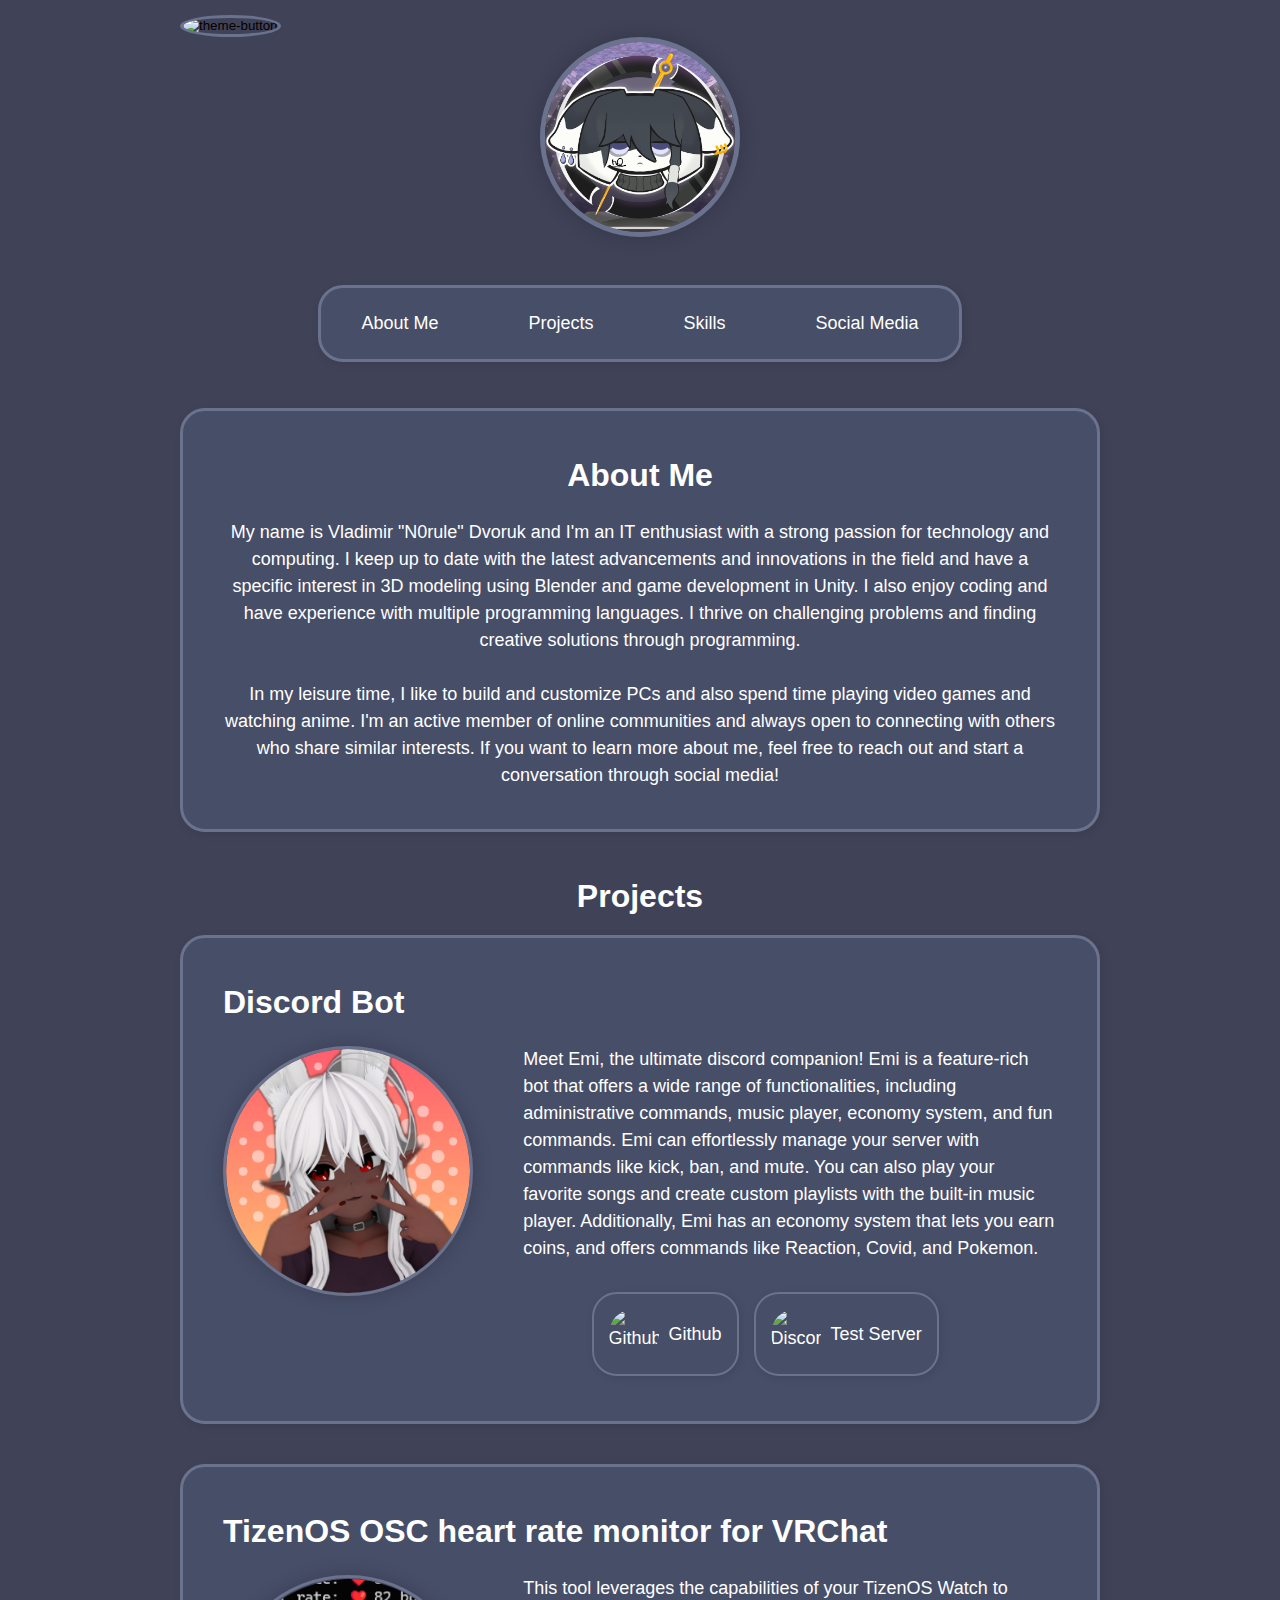
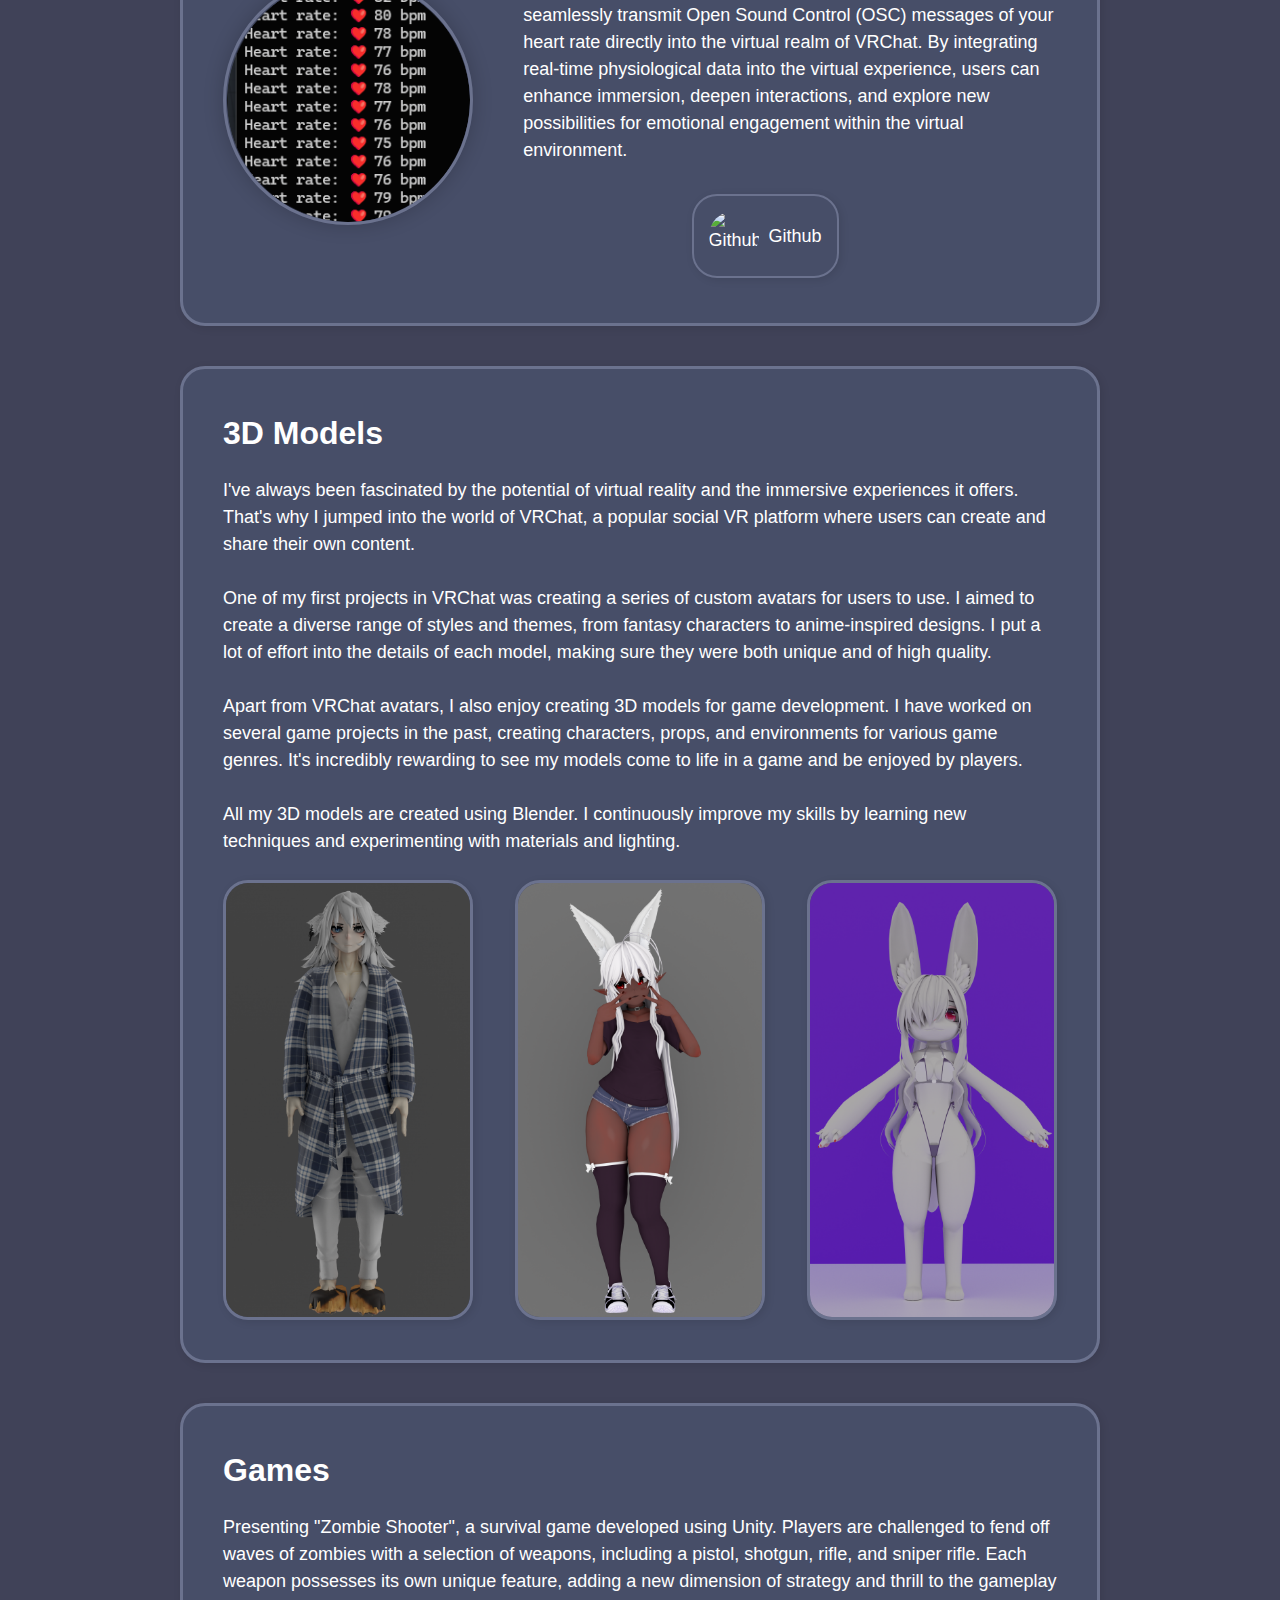
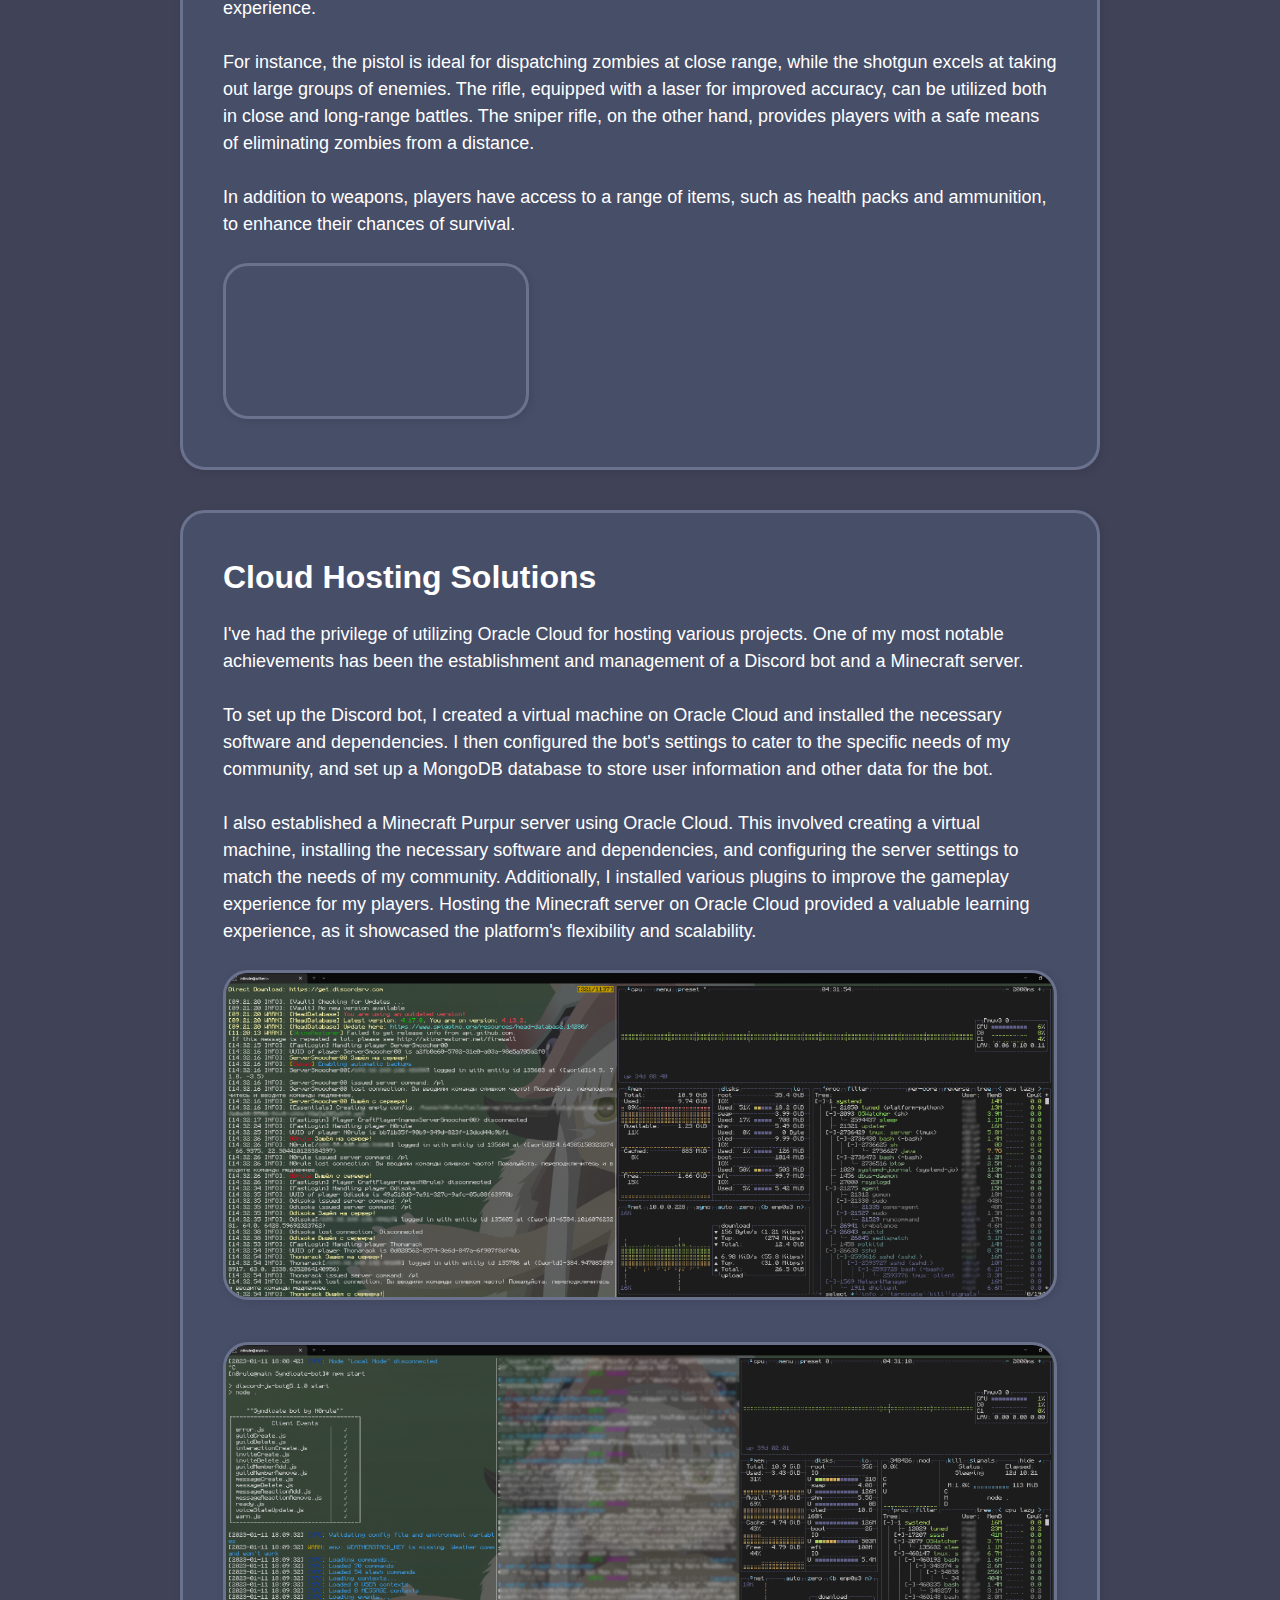
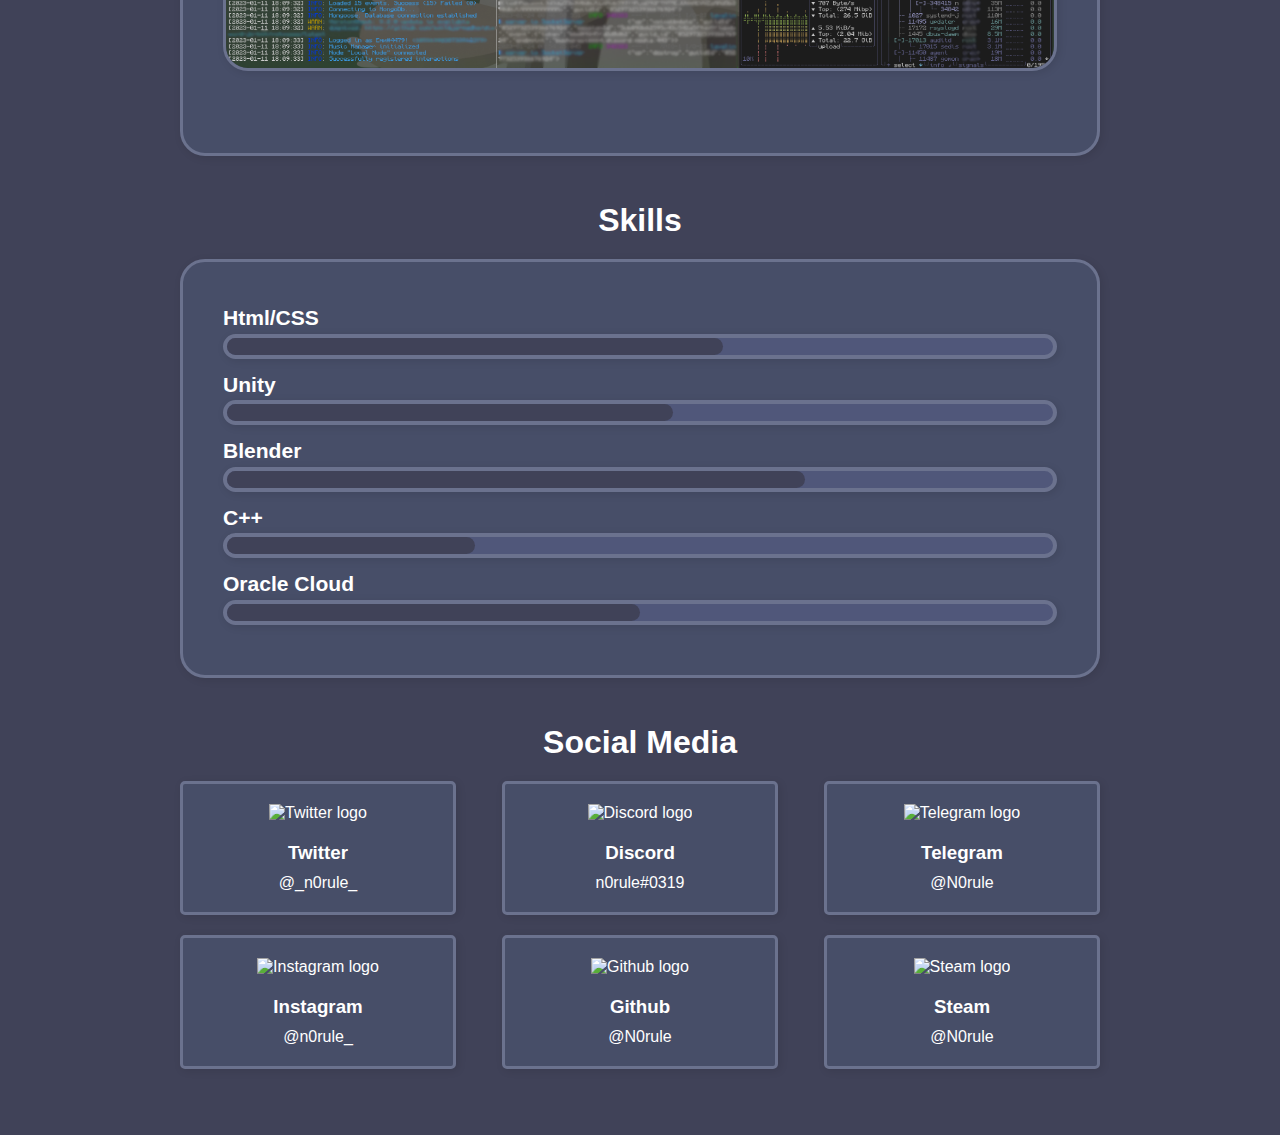
==== index.html @ 437ca63f "added new project" ====
<!DOCTYPE html>
<html>

<script async src="https://unpkg.com/es-module-shims@1.3.6/dist/es-module-shims.js"></script>

<script type="importmap">
  {
    "imports": {
      "three": "https://unpkg.com/three@0.148.0/build/three.module.js",
      "three/addons/": "https://unpkg.com/three@0.148.0/examples/jsm/"
    }
  }
</script>

<head>
  <title>N0rule weebpage🫠</title>
  <link rel="shortcut icon" href="images/favicons/favicon.ico">
  <link rel="icon" sizes="16x16 32x32 64x64" href="images/favicons/favicon.ico">
  <link rel="icon" type="image/png" sizes="196x196" href="images/favicons/favicon-192.png">
  <link rel="icon" type="image/png" sizes="160x160" href="images/favicons/favicon-160.png">
  <link rel="icon" type="image/png" sizes="96x96" href="images/favicons/favicon-96.png">
  <link rel="icon" type="image/png" sizes="64x64" href="images/favicons/favicon-64.png">
  <link rel="icon" type="image/png" sizes="32x32" href="images/favicons/favicon-32.png">
  <link rel="icon" type="image/png" sizes="16x16" href="images/favicons/favicon-16.png">
  <link rel="apple-touch-icon" href="images/favicons/favicon-57.png">
  <link rel="apple-touch-icon" sizes="114x114" href="images/favicons/favicon-114.png">
  <link rel="apple-touch-icon" sizes="72x72" href="images/favicons/favicon-72.png">
  <link rel="apple-touch-icon" sizes="144x144" href="images/favicons/favicon-144.png">
  <link rel="apple-touch-icon" sizes="60x60" href="images/favicons/favicon-60.png">
  <link rel="apple-touch-icon" sizes="120x120" href="images/favicons/favicon-120.png">
  <link rel="apple-touch-icon" sizes="76x76" href="images/favicons/favicon-76.png">
  <link rel="apple-touch-icon" sizes="152x152" href="images/favicons/favicon-152.png">
  <link rel="apple-touch-icon" sizes="180x180" href="images/favicons/favicon-180.png">
  <meta name="msapplication-TileColor" content="#FFFFFF">
  <meta name="msapplication-TileImage" content="images/favicons/favicon-144.png">
  <meta name="msapplication-config" content="images/favicons/browserconfig.xml">
  <meta charset="UTF-8">
  <meta name="description" content="N0rule's Personal Website">
  <meta name="author" content="N0rule">
  <link rel="stylesheet" type="text/css" href="style.css">
  <script src="script.js"></script>
  <script type="module" src="3d.js"></script>
</head>

<!-- Google tag (gtag.js) -->
<script async src="https://www.googletagmanager.com/gtag/js?id=G-9B4NME457B"></script>
<script>
  window.dataLayer = window.dataLayer || [];
  function gtag() { dataLayer.push(arguments); }
  gtag('js', new Date());

  gtag('config', 'G-9B4NME457B');
</script>


<body class="dark">
  <main>
    <div class="container">
      <button id="theme-button">
        <img src="https://cdn-icons-png.flaticon.com/512/1312/1312348.png" alt="theme-button" />
      </button>
      <div class="profile-picture-container">
        <img src="images/profile-picture.png" alt="N0rule's profile picture" id="profile-picture">
        <div class="pphidden-text">N0rule</div>
      </div>
      <nav>
        <ul>
          <li><a href="#about-me">About Me</a></li>
          <li><a href="#projects">Projects</a></li>
          <li><a href="#skills">Skills</a></li>
          <li><a href="#social-media">Social Media</a></li>
        </ul>
      </nav>
      <section id="about-me">
        <h2>About Me</h2>
        <p>My name is Vladimir "N0rule" Dvoruk and I'm an IT enthusiast with a strong passion for technology and
          computing. I keep up to date with the latest advancements and innovations in the field and have a specific
          interest in 3D modeling using Blender and game development in Unity. I also enjoy coding and have experience
          with multiple programming languages. I thrive on challenging problems and finding creative solutions through
          programming.
          <br><br>In my leisure time, I like to build and customize PCs and also spend time playing video games and
          watching anime. I'm an active member of online communities and always open to connecting with others who share
          similar interests. If you want to learn more about me, feel free to reach out and start a conversation through
          social media!
        </p>
      </section>
      <section id="projects">
        <h2>Projects</h2>
        <div class="project-cards">
          <div class="projcard">
            <h2>Discord Bot</h2>
            <div class="emi_bot_container">
              <img id="emi_bot" src="images/emi_bot.png" alt="Bot Img">
              <p>Meet Emi, the ultimate discord companion! Emi is a feature-rich bot that offers a wide range of
                functionalities, including administrative commands, music player, economy system, and fun commands. Emi
                can effortlessly manage your server with commands like kick, ban, and mute. You can also play your
                favorite songs and create custom playlists with the built-in music player. Additionally, Emi has an
                economy system that lets you earn coins, and offers commands like Reaction, Covid, and Pokemon.</p>
              <div class="download-button">
                <a href="https://github.com/N0rule/emi-discord-bot">
                  <img src="https://cdn-icons-png.flaticon.com/512/2111/2111432.png" alt="Github logo">
                  Github
                </a>
              </div>
              <div class="download-button">
                <a href="https://discord.com/invite/KDCa8dczVW">
                  <img src="https://cdn-icons-png.flaticon.com/512/5968/5968756.png" alt="Discord logo">
                  Test Server
                </a>
              </div>
            </div>
          </div>
          <div class="projcard">
            <h2>TizenOS OSC heart rate monitor for VRChat</h2>
            <div class="emi_bot_container">
              <img id="emi_bot" src="images/tizen_os_OSC.png" alt="Tizen OS OSC Image">
              <p>This  tool leverages the capabilities of your TizenOS Watch to seamlessly
                transmit Open Sound Control (OSC) messages of your heart rate directly into the virtual realm of VRChat. By
                integrating real-time physiological data into the virtual experience, users can enhance immersion, deepen
                interactions, and explore new possibilities for emotional engagement within the virtual environment.</p>
              <div class="download-button">
                <a href="https://github.com/N0rule/vrc-osc-tizenos-hrm">
                  <img src="https://cdn-icons-png.flaticon.com/512/2111/2111432.png" alt="Github logo">
                  Github
                </a>
              </div>
            </div>
          </div>
          <div class="projcard">
            <h2>3D Models</h2>
            <p>I've always been fascinated by the potential of virtual reality and the immersive experiences it offers.
              That's why I jumped into the world of VRChat, a popular social VR platform where users can create and
              share their own content.
              <br><br>One of my first projects in VRChat was creating a series of custom avatars for users to use. I
              aimed to create a diverse range of styles and themes, from fantasy characters to anime-inspired designs. I
              put a lot of effort into the details of each model, making sure they were both unique and of high quality.
              <br><br>Apart from VRChat avatars, I also enjoy creating 3D models for game development. I have worked on
              several game projects in the past, creating characters, props, and environments for various game genres.
              It's incredibly rewarding to see my models come to life in a game and be enjoyed by players.
              <br><br>All my 3D models are created using Blender. I continuously improve my skills by learning new
              techniques and experimenting with materials and lighting.
            </p>
            <img src="images/render1.png" alt="3D Model">
            <img src="images/render2.png" alt="3D Model">
            <img src="images/render3.png" alt="3D Model">
            <!-- <canvas id="model-viewer"></canvas> В Процессе.. -->
          </div>
          <div class="projcard">
            <h2>Games</h2>
            <p>Presenting "Zombie Shooter", a survival game developed using Unity. Players are challenged to fend off
              waves of zombies with a selection of weapons, including a pistol, shotgun, rifle, and sniper rifle. Each
              weapon possesses its own unique feature, adding a new dimension of strategy and thrill to the gameplay
              experience.
              <br><br>
              For instance, the pistol is ideal for dispatching zombies at close range, while the shotgun excels at
              taking out large groups of enemies. The rifle, equipped with a laser for improved accuracy, can be
              utilized both in close and long-range battles. The sniper rifle, on the other hand, provides players with
              a safe means of eliminating zombies from a distance.
              <br><br>
              In addition to weapons, players have access to a range of items, such as health packs and ammunition, to
              enhance their chances of survival.
            </p>
            <div>
              <video src="video/game-video.mp4" autoplay loop muted playsinline>
            </div>
          </div>
          <div class="projcard" id="hosting">
            <h2>Cloud Hosting Solutions</h2>
            <p>I've had the privilege of utilizing Oracle Cloud for hosting various projects. One of my most notable
              achievements has been the establishment and management of a Discord bot and a Minecraft server.<br><br>
              To set up the Discord bot, I created a virtual machine on Oracle Cloud and installed the necessary
              software and dependencies. I then configured the bot's settings to cater to the specific needs of my
              community, and set up a MongoDB database to store user information and other data for the bot.<br><br>
              I also established a Minecraft Purpur server using Oracle Cloud. This involved creating a virtual machine,
              installing the necessary software and dependencies, and configuring the server settings to match the needs
              of my community. Additionally, I installed various plugins to improve the gameplay experience for my
              players. Hosting the Minecraft server on Oracle Cloud provided a valuable learning experience, as it
              showcased the platform's flexibility and scalability.
            </p>
            <img src="images/cloud1.png" alt="Cloud img">
            <img src="images/cloud2.png" alt="Cloud img">
          </div>
        </div>
      </section>
      <section id="skills">
        <h2>Skills</h2>
        <div class="skills-container">
          <div class="skill">
            <h3>Html/CSS</h3>
            <div class="progress-bar-back">
              <div class="progress-bar-front" style="width: 60%;"></div>
            </div>
          </div>
          <div class="skill">
            <h3>Unity</h3>
            <div class="progress-bar-back">
              <div class="progress-bar-front" style="width: 54%;"></div>
            </div>
          </div>
          <div class="skill">
            <h3>Blender</h3>
            <div class="progress-bar-back">
              <div class="progress-bar-front" style="width: 70%;"></div>
            </div>
          </div>
          <div class="skill">
            <h3>C++</h3>
            <div class="progress-bar-back">
              <div class="progress-bar-front" style="width: 30%;"></div>
            </div>
          </div>
          <div class="skill">
            <h3>Oracle Cloud</h3>
            <div class="progress-bar-back">
              <div class="progress-bar-front" style="width: 50%;"></div>
            </div>
          </div>
        </div>
      </section>
      <section id="social-media">
        <h2>Social Media</h2>
        <div class="social-media-cards">
          <div class="mcard">
            <a href="https://twitter.com/_N0rule_">
              <img src="https://cdn-icons-png.flaticon.com/512/733/733579.png" alt="Twitter logo">
              <h3>Twitter</h3>
              @_n0rule_
            </a>
          </div>
          <div class="mcard">
            <a href="https://discord.com/invite/KDCa8dczVW">
              <img src="https://cdn-icons-png.flaticon.com/512/5968/5968756.png" alt="Discord logo">
              <h3>Discord</h3>
              n0rule#0319
            </a>
          </div>
          <div class="mcard">
            <a href="https://telegram.me/N0rule">
              <img src="https://cdn-icons-png.flaticon.com/512/2111/2111646.png" alt="Telegram logo">
              <h3>Telegram</h3>
              @N0rule
            </a>
          </div>
          <div class="mcard">
            <a href="https://www.instagram.com/n0rule_">
              <img src="https://cdn-icons-png.flaticon.com/512/174/174855.png" alt="Instagram logo">
              <h3>Instagram</h3>
              @n0rule_
            </a>
          </div>
          <div class="mcard">
            <a href="https://github.com/N0rule">
              <img src="https://cdn-icons-png.flaticon.com/512/2111/2111432.png" alt="Github logo">
              <h3>Github</h3>
              @N0rule
            </a>
          </div>
          <div class="mcard">
            <a href="https://steamcommunity.com/id/N0rule">
              <img src="https://cdn-icons-png.flaticon.com/512/3670/3670382.png" alt="Steam logo">
              <h3>Steam</h3>
              @N0rule
            </a>
          </div>
        </div>
      </section>
    </div>
  </main>
  <div class="container-top">
    <a href="#" class="top"></a>
  </div>
</body>

</html>
---- style.css ----
:root {
  --dark-bg: #404258;
  --dark-fill: #474E68;
  --dark-1:#50577A;
  --dark-border: #6B728E;
  --dark-hover: #6B728E;
  --dark-text: #fff;


  /* ALTERNATIVE LIGHT THEME */
  /* --light-bg: #FEFCF3;
  --light-fill: #F5EBE0;
  --light-border: #DBA39A;
  --light-hover: #DBA39A;
  --light-text: #000; */
  /* --light-1:F5EBE0 */
  /* ---------------------- */


  --light-bg: #7286D3;
  --light-fill: #8EA7E9;
  --light-1:#E5E0FF;
  --light-border: #FFF2F2;
  --light-hover: #FFF2F2;
  --light-text: #000;

  --progress-bar: aqua;

  /*  for .top class*/
  --offset: 450px;
  --fade: 80px;
}

/* theme colors */
.dark {
  background-color: var(--dark-bg);
  color: var(--dark-text);
}

.light {
  background-color: var(--light-bg);
  color: var(--light-text);
}

/* theme buttons */
.dark #theme-button img {
  border: 3px solid var(--dark-border);
  content: url("https://cdn-icons-png.flaticon.com/512/1312/1312372.png");
}

.light #theme-button img {
  border: 3px solid var(--light-border);
  content: url("https://cdn-icons-png.flaticon.com/512/1312/1312348.png");
}

/* Profile Picture Colors */
.dark #profile-picture {
  border: 5px solid var(--dark-border);
}

.light #profile-picture {
  border: 5px solid var(--light-border);
}

.dark.pphidden-text {
  color: var(--dark-text);
}

.light .pphidden-text {
  color: var(--light-text);
}

/* Nav Bar colors */
.dark nav {
  background-color: var(--dark-fill);
  border: 3px solid var(--dark-border);
}

.light nav {
  background-color: var(--light-fill);
  border: 3px solid var(--light-border);
}

.dark nav a:hover {
  background-color: var(--dark-hover);
}

.light nav a:hover {
  background-color: var(--light-hover);
}

.dark nav a {
  color: var(--dark-text);
}

.light nav a {
  color: var(--light-text);
}

.dark .top {
  color: var(--dark-text);
  background-color: var(--dark-fill);
  border: 3px solid var(--dark-border);

}

.light .top {
  color: var(--light-text);
  background-color: var(--light-fill);
  border: 3px solid var(--light-border);

}

.dark .top::before {
  color: var(--dark-text);

  border-top: 5px solid var(--dark-border);
  border-right: 5px solid var(--dark-border);
}

.light .top::before {
  color: var(--light-text);
  border-top: 5px solid var(--light-border);
  border-right: 5px solid var(--light-border);
}

.dark .top:hover {
  background-color: var(--dark-hover);
}

.light .top:hover {
  background-color: var(--light-hover);
}

/* About me colors */
.dark section#about-me {
  background-color: var(--dark-fill);
  border: 3px solid var(--dark-border);
}

.light section#about-me {
  background-color: var(--light-fill);
  border: 3px solid var(--light-border);
}

/* Project colors */
.dark .projcard {
  background-color: var(--dark-fill);
  border: 3px solid var(--dark-border);
}

.light .projcard {
  background-color: var(--light-fill);
  border: 3px solid var(--light-border);
}

.light .download-button:hover {
  background-color: var(--light-hover);
  cursor: pointer;
}

.dark .download-button:hover {
  background-color: var(--dark-hover);
  cursor: pointer;
}
.light .download-button {
  background-color: var(--light-fill);
  border: 2px solid var(--light-border);
  color: var(--light-text);
}

.dark .download-button {
  background-color: var(--dark-fill);
  border: 2px solid var(--dark-border);
  color: var(--dark-text);
}
.dark .download-button a {
  color: var(--dark-text);
}

.light .download-button a {
  color: var(--light-text);
}



.dark .projcard img {
  border: 3px solid var(--dark-border);
}

.light .projcard img {
  border: 3px solid var(--light-border);
}

.dark .download-button img {
  border: none;
}

.light .download-button img {
  border: none;
}
.dark .projcard video {
  border: 3px solid var(--dark-border);
}

.light .projcard video {
  border: 3px solid var(--light-border);
}

.dark #model-viewer {
  border: 3px solid var(--dark-border);
}

.light #model-viewer {
  border: 3px solid var(--light-border);
}


/* SKILLS */

.dark .skills-container {
  background-color: var(--dark-fill);
  border: 3px solid var(--dark-border);
}

.light .skills-container {
  background-color: var(--light-fill);
  border: 3px solid var(--light-border);
}

.dark .progress-bar-back {
  background-color: var(--dark-1);
  border: 4px solid var(--dark-border);
}

.light .progress-bar-back {
  background-color: var(--light-1);
  border: 4px solid var(--light-border);
}

.dark .progress-bar-front {
  background-color: var(--dark-bg);
}

.light .progress-bar-front {
  background-color: var(--light-bg);
}


/* Social Media Card colors */
.dark .mcard {
  background-color: var(--dark-fill);
  border: 3px solid var(--dark-border);
}

.light .mcard {
  background-color: var(--light-fill);
  border: 3px solid var(--light-border);
}

.dark .mcard:hover {
  background-color: var(--dark-hover);
}

.light .mcard:hover {
  background-color: var(--light-hover);
}

.dark .mcard a {
  color: var(--dark-text);
}

.light .mcard a {
  color: var(--light-text);
}

/* theme colors end */

/* GLOBAL */



* {
  box-sizing: border-box;
  margin: 0;
  padding: 0;
  scroll-behavior: smooth;

}

body {
  font-family: 'Open Sans', sans-serif;
  display: grid;
  grid-template-columns: auto 0px;
  transition: color 1s,background-color 1s;
}


.container {
  max-width: 960px;
  margin: 0 auto;
  padding: 0 20px;
}

/* THEME BUTTON */

button#theme-button {
  margin-top: 15px;
  display: block;
  border: none;
  background-color: transparent;
  position: relative;
  transition: transform 0.5s;
}

#theme-button:hover{
  transform: scale(1.2);
}





#theme-button img {
  border-radius: 50%;
  width: 70px;
  height: 70px;
  cursor: pointer;
  transition: border 1s;
}

/* PROFILE PICTURE */


#profile-picture {
  border-radius: 50%;
  width: 200px;
  height: 200px;
  box-shadow: 0 0 20px rgba(0, 0, 0, 0.2);
  transition: transform 0.5s,background-color 1s,border 1s;
  margin-bottom: -10px;
}

#profile-picture:hover {
  transform: translateY(-20px);
}

.profile-picture-container {
  position: relative;
  text-align: center;
  margin: auto;
}

.pphidden-text {
  font-size: 30px;
  opacity: 0;
  transition: opacity .25s;
  margin-bottom: 20px;
}

#profile-picture:hover+.pphidden-text {
  opacity: 1;
  animation: slide-text 1s;
}

/* NAVIGATION BAR */


nav {
  margin: auto 15%;
  border-radius: 25px;
  box-shadow: 2px 2px 8px rgba(0, 0, 0, 0.1);
  position: relative;
  padding: 15px;
  display: flex;
  justify-content: center;
  transition: background-color 1s,border 1s;
}


nav ul {
  list-style: none;
  /* removes bullet points from the list */
  display: flex;
  justify-content: center;
  align-items: center;
  /* makes the list items appear in a row */
  /* evenly spaces the list items */
  /* removes margin from the list */
  font-size: 18px;
}

nav a {
  flex: 1;
  text-align: center;
  text-decoration: none;
  /* removes underline from the links */
  padding: 10px;
  /* adds padding to the links */
  border-radius: 25px;
  margin: auto 35px;
  display: grid;
  grid-template-columns: repeat(auto-fit, minmax(100px, 1hr));
  white-space: nowrap;
  transition: background-color 0.5s,font-size 0.5s,color 1s;
}

nav a:hover {
  font-size: 25px;
}

/* ABOUT ME */

section {
  margin-top: 5%;
  margin-bottom: 5%;
  transition: background-color 1s,border 1s;
}

section#about-me {
  font-size: 18px;
  line-height: 1.5;
  border-radius: 25px;
  box-shadow: 2px 2px 8px rgba(0, 0, 0, 0.1);
  padding: 40px;
  text-align: center;
}

/* PROJECTS */


section#projects,
section#skills {
  text-align: center;
}

.projcard {
  font-size: 18px;
  line-height: 1.5;
  border-radius: 25px;
  box-shadow: 2px 2px 8px rgba(0, 0, 0, 0.1);
  padding: 40px;
  margin-bottom: 40px;
  display: flex;
  flex-wrap: wrap;
  justify-content: space-between;
  transition: background-color 1s,border 1s;
}

.projcard p {
  margin-bottom: 25px;
  text-align: left;

}

.emi_bot_container {
  width: 100%;
  
}

.emi_bot_container img {
  float: left;
  width: 50%;
  display: block;
  transition: background-color 1s,border 1s;
}

.emi_bot_container p {
  float: right;
  width: 64%;
  display: block;
  text-align: left;
}



#emi_bot {
  border-radius: 50%;
  box-shadow: 0 0 20px rgba(0, 0, 0, 0.2);
}

.projcard img {
  width: 30%;
  border-radius: 25px;
  box-shadow: 2px 2px 8px rgba(0, 0, 0, 0.1);
  transition: background-color 1s,border 1s,transform 0.5s;
    
}

.projcard img:hover,video:hover {
  transform: scale(1.7);
  z-index: 1;
}

.download-button {
  padding: 15px 15px;
  margin: 5px;
  text-decoration: none;
  font-size: 18px;
  border-radius: 25px;
  box-shadow: 2px 2px 8px rgba(0, 0, 0, 0.1);
  transition: background-color 0.5s,border 1s,font-size 0.5s,transform 0.5s;
  align-items: center;
  position: relative;
  display: inline-block;
  flex-wrap: wrap;
  justify-content: space-between;
}

.download-button img{
  border-radius: 50%;
  height: 50px;
  width: 50px;
  margin-right: 10px;  
  box-shadow: 0px 0px 0px;
}

.download-button a{
  text-decoration: none;
  transition: color 1s;
   display: flex;
  align-items: center;
}

.download-button:hover{
   z-index: 1;
  transform: scale(1.5);
}

.download-button img:hover{
  transform: scale(1);
}

.projcard#hosting img {
  width: 100%;
  margin-bottom: 5%;

}


.projcard video {
  width: 100%;
  border-radius: 25px;
  box-shadow: 2px 2px 8px rgba(0, 0, 0, 0.1);
  transition: transform 0.5s;
}


#model-viewer {
  height: 1px;
  width: 1px;
  border-radius: 25px;
  left: 100px;
  box-shadow: 2px 2px 8px rgba(0, 0, 0, 0.1);
  display: block;
  transition: background-color 1s,border 1s;
}

/* SKILLS */


.skill {
  margin-bottom: 10px;
}

.skill h3 {
  margin-bottom: 0px;
  text-align: left;
}

.skills-container {
  font-size: 18px;
  line-height: 1.5;
  border-radius: 25px;
  box-shadow: 2px 2px 8px rgba(0, 0, 0, 0.1);
  padding: 40px;
  transition: background-color 1s,border 1s;

}

.progress-bar-back {
  width: 100%;
  height: 25px;
  position: relative;
  border-radius: 25px;
  box-shadow: 2px 2px 8px rgba(0, 0, 0, 0.1);
  transition: background-color 1s,border 1s;
}

.progress-bar-front {
  height: 100%;
  border-radius: 25px;
  position: absolute;
  top: 0;
  left: 0;
  transition: background-color 1s,border 1s;
}

/* SOCIAL MEDIA */


section#social-media {
  text-align: center;
}

section h2 {
  font-size: 32px;
  margin: 0 0 20px 0;
}

section p {
  font-size: 18px;
  line-height: 1.5;
}

.social-media-cards {
  display: flex;
  flex-wrap: wrap;
  justify-content: space-between;
  
}

.mcard {
  flex: 0 0 30%;
  border-radius: 5px;
  box-shadow: 2px 2px 8px rgba(0, 0, 0, 0.1);
  text-align: center;
  padding: 20px;
  margin-bottom: 20px;
  transition: background-color 1s,border 1s,scale 1s;
}

.mcard img {
  width: 50px;
  height: 50px;
  margin-bottom: 20px;
  transition: transform 0.5s;
}

.mcard:hover img {
  transform: scale(1.5);
}

.mcard h3 {
  margin: 0 0 10px 0;
  
}

.mcard a {
  display: block;
  text-decoration: none;
  transition: color 1s;
}

/* TOP BUTTON */


.container-top {
  display: flex;
  align-items: flex-end;
  width: 60px;
  justify-self: end;
  justify-content: flex-end;
  -webkit-mask: linear-gradient(#0000 calc(100vh + var(--offset)), #000 calc(100vh + var(--offset) + var(--fade)));
}

.top {

  position: sticky;
  bottom: 20px;
  margin-right: 10px;
  /* visual styling */
  width: 100%;
  aspect-ratio: 1;
  border-radius: 10px;
}

.top:before {
  content: "";
  position: absolute;
  inset: 30%;
  transform: translateY(20%) rotate(-45deg);
  border-top: 5px solid #fff;
  border-right: 5px solid #fff;
}
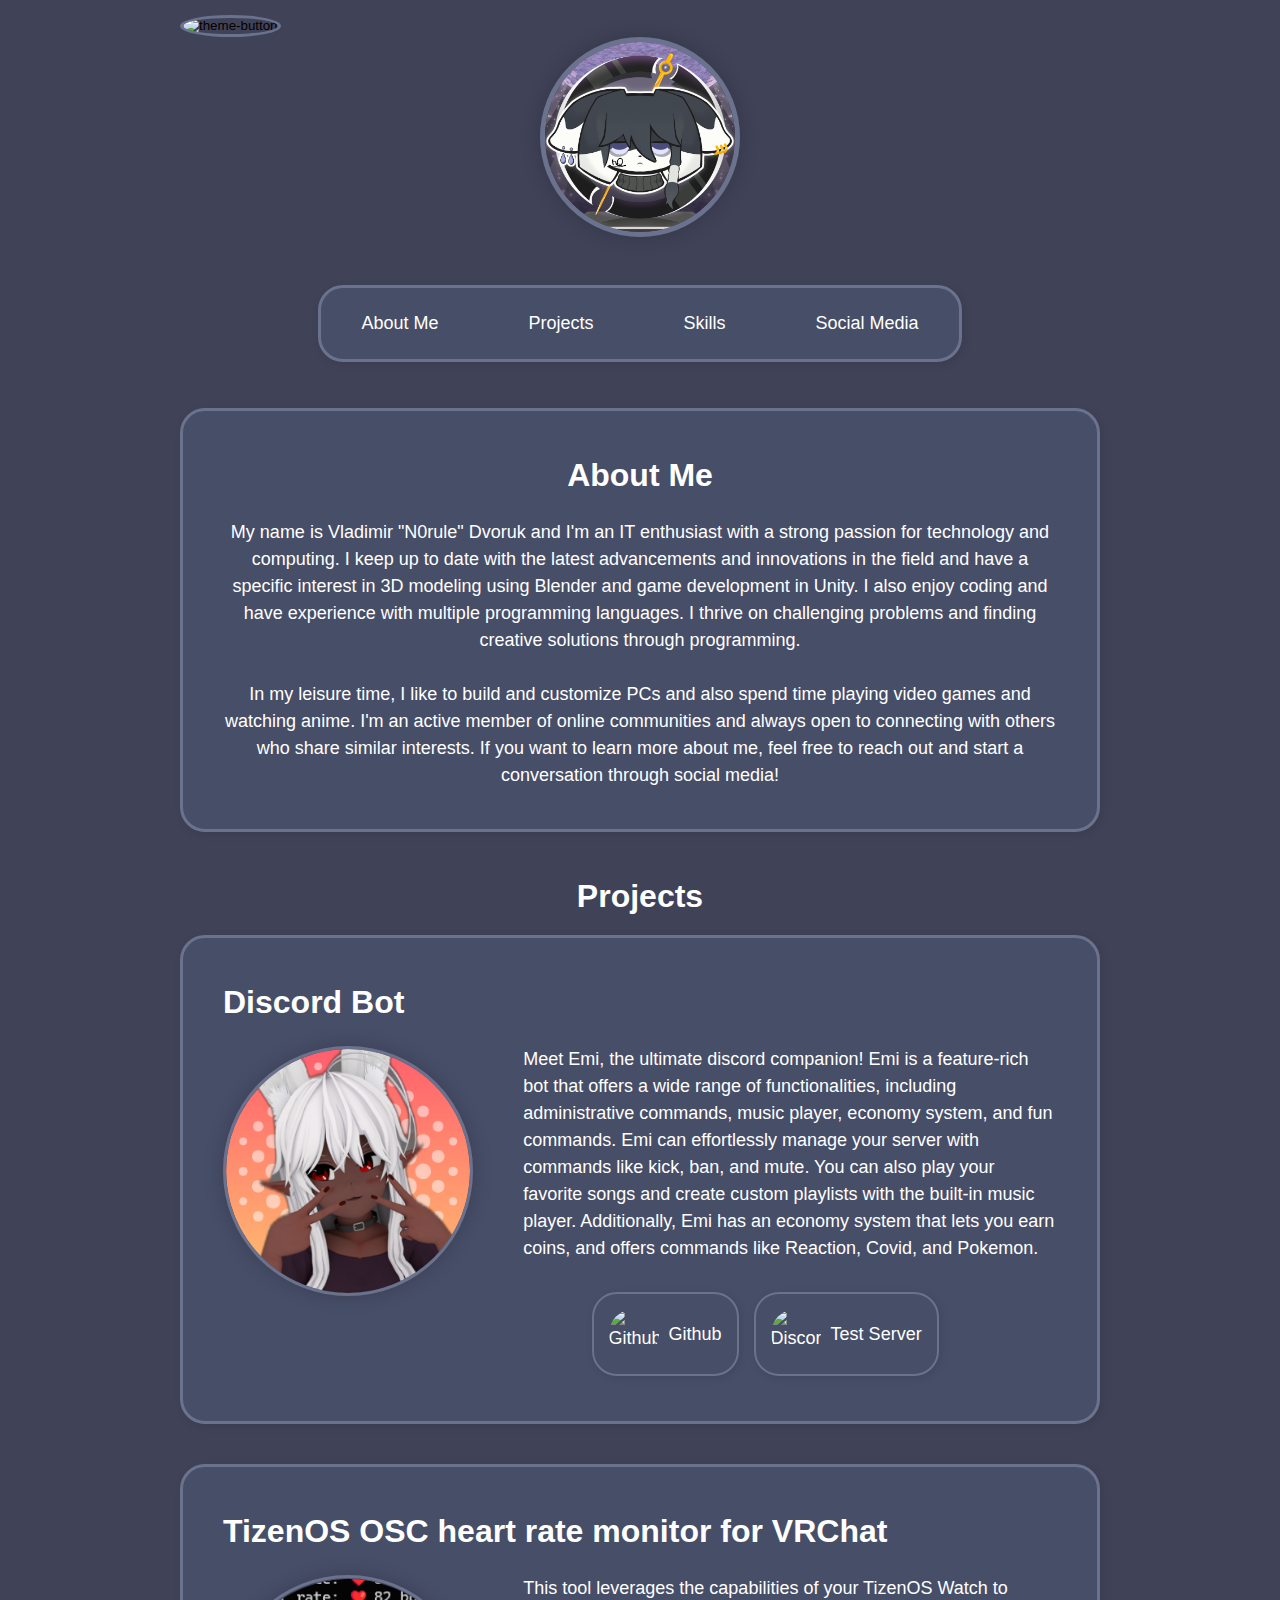
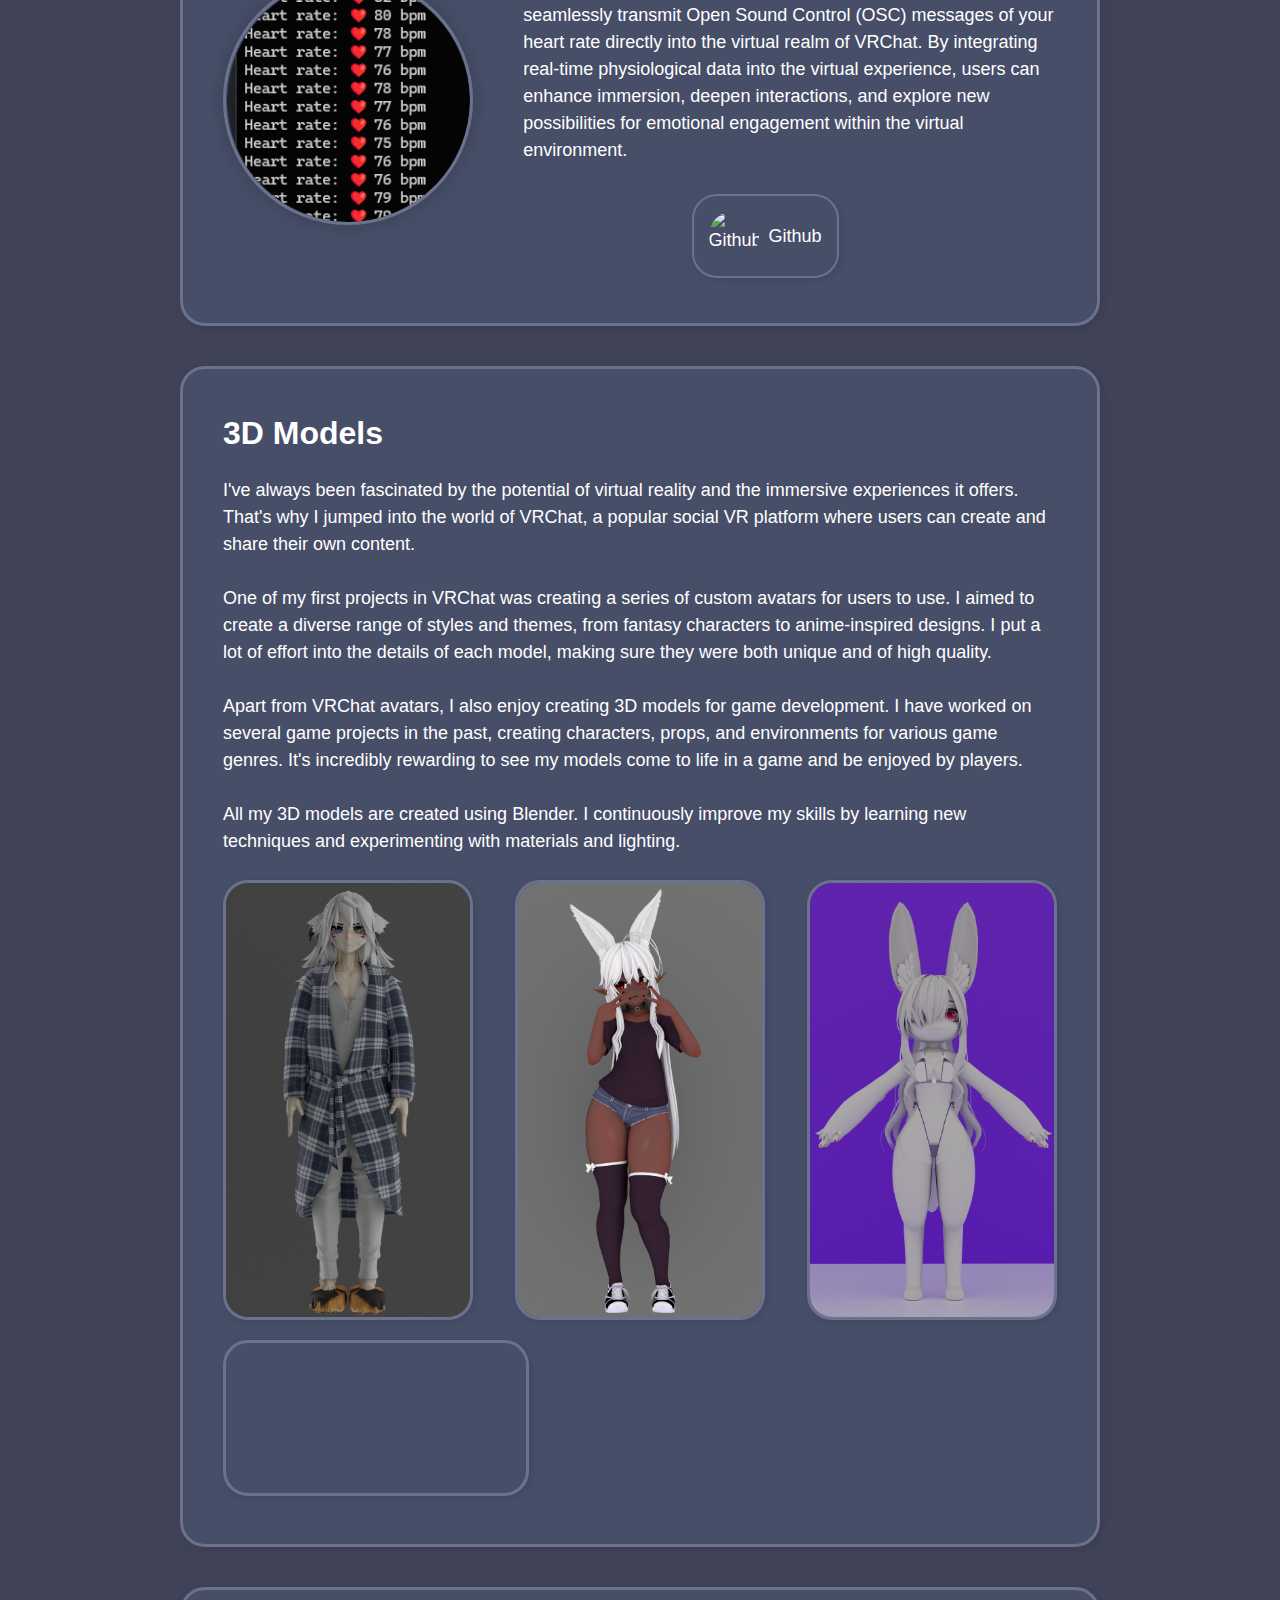
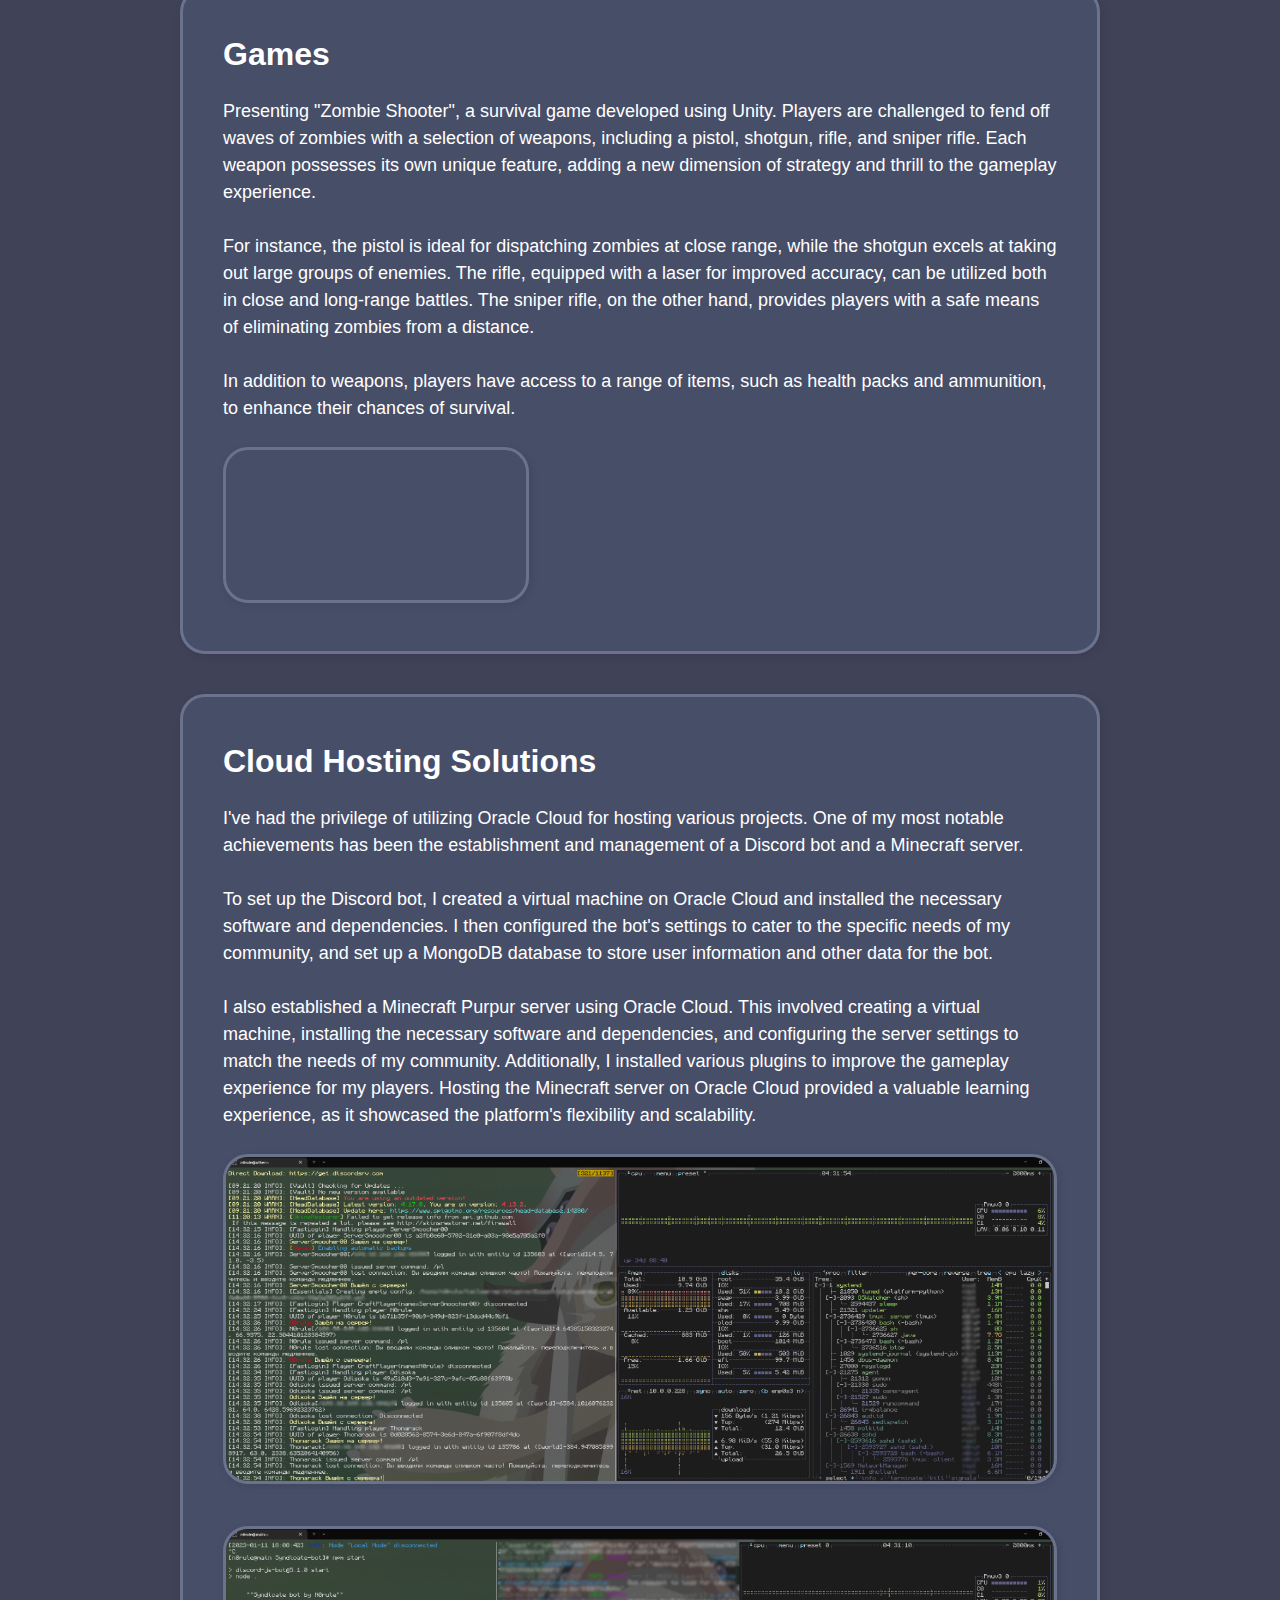
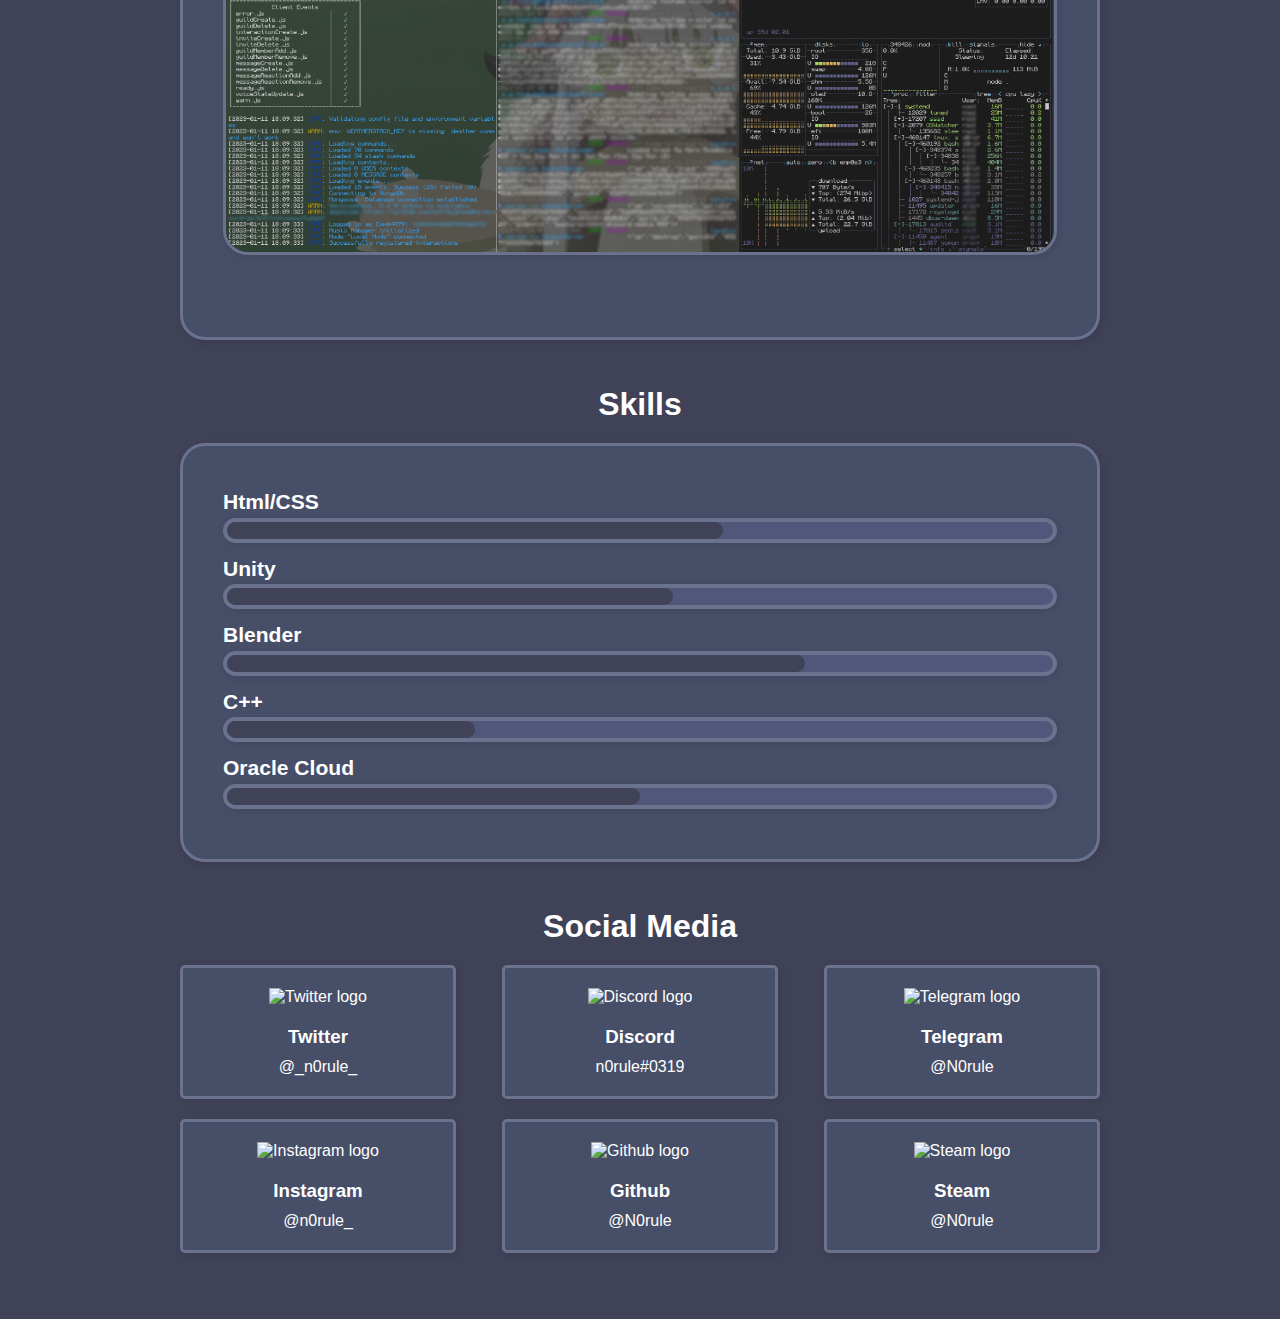
==== commit e22eb0b6: "Added new animation, some fixes" ====
--- a/index.html
+++ b/index.html
@@ -114,9 +114,11 @@
             <h2>TizenOS OSC heart rate monitor for VRChat</h2>
             <div class="emi_bot_container">
               <img id="emi_bot" src="images/tizen_os_OSC.png" alt="Tizen OS OSC Image">
-              <p>This  tool leverages the capabilities of your TizenOS Watch to seamlessly
-                transmit Open Sound Control (OSC) messages of your heart rate directly into the virtual realm of VRChat. By
-                integrating real-time physiological data into the virtual experience, users can enhance immersion, deepen
+              <p>This tool leverages the capabilities of your TizenOS Watch to seamlessly
+                transmit Open Sound Control (OSC) messages of your heart rate directly into the virtual realm of VRChat.
+                By
+                integrating real-time physiological data into the virtual experience, users can enhance immersion,
+                deepen
                 interactions, and explore new possibilities for emotional engagement within the virtual environment.</p>
               <div class="download-button">
                 <a href="https://github.com/N0rule/vrc-osc-tizenos-hrm">
@@ -140,9 +142,12 @@
               <br><br>All my 3D models are created using Blender. I continuously improve my skills by learning new
               techniques and experimenting with materials and lighting.
             </p>
-            <img src="images/render1.png" alt="3D Model">
-            <img src="images/render2.png" alt="3D Model">
-            <img src="images/render3.png" alt="3D Model">
+            <img src="images/render1.png" alt="3D Model 1">
+            <img src="images/render2.png" alt="3D Model 2">
+            <img src="images/render3.png" alt="3D Model 3">
+            <div style="margin-top: 20px;">
+              <video src="video/Baphy_animation.mp4" autoplay loop muted playsinline alt="3D Model Animation">
+            </div>
             <!-- <canvas id="model-viewer"></canvas> В Процессе.. -->
           </div>
           <div class="projcard">
@@ -161,7 +166,7 @@
               enhance their chances of survival.
             </p>
             <div>
-              <video src="video/game-video.mp4" autoplay loop muted playsinline>
+              <video src="video/game-video.mp4" autoplay loop muted playsinline alt="Gane Video">
             </div>
           </div>
           <div class="projcard" id="hosting">
@@ -177,8 +182,8 @@
               players. Hosting the Minecraft server on Oracle Cloud provided a valuable learning experience, as it
               showcased the platform's flexibility and scalability.
             </p>
-            <img src="images/cloud1.png" alt="Cloud img">
-            <img src="images/cloud2.png" alt="Cloud img">
+            <img src="images/cloud1.png" alt="Cloud img 1">
+            <img src="images/cloud2.png" alt="Cloud img 2">
           </div>
         </div>
       </section>
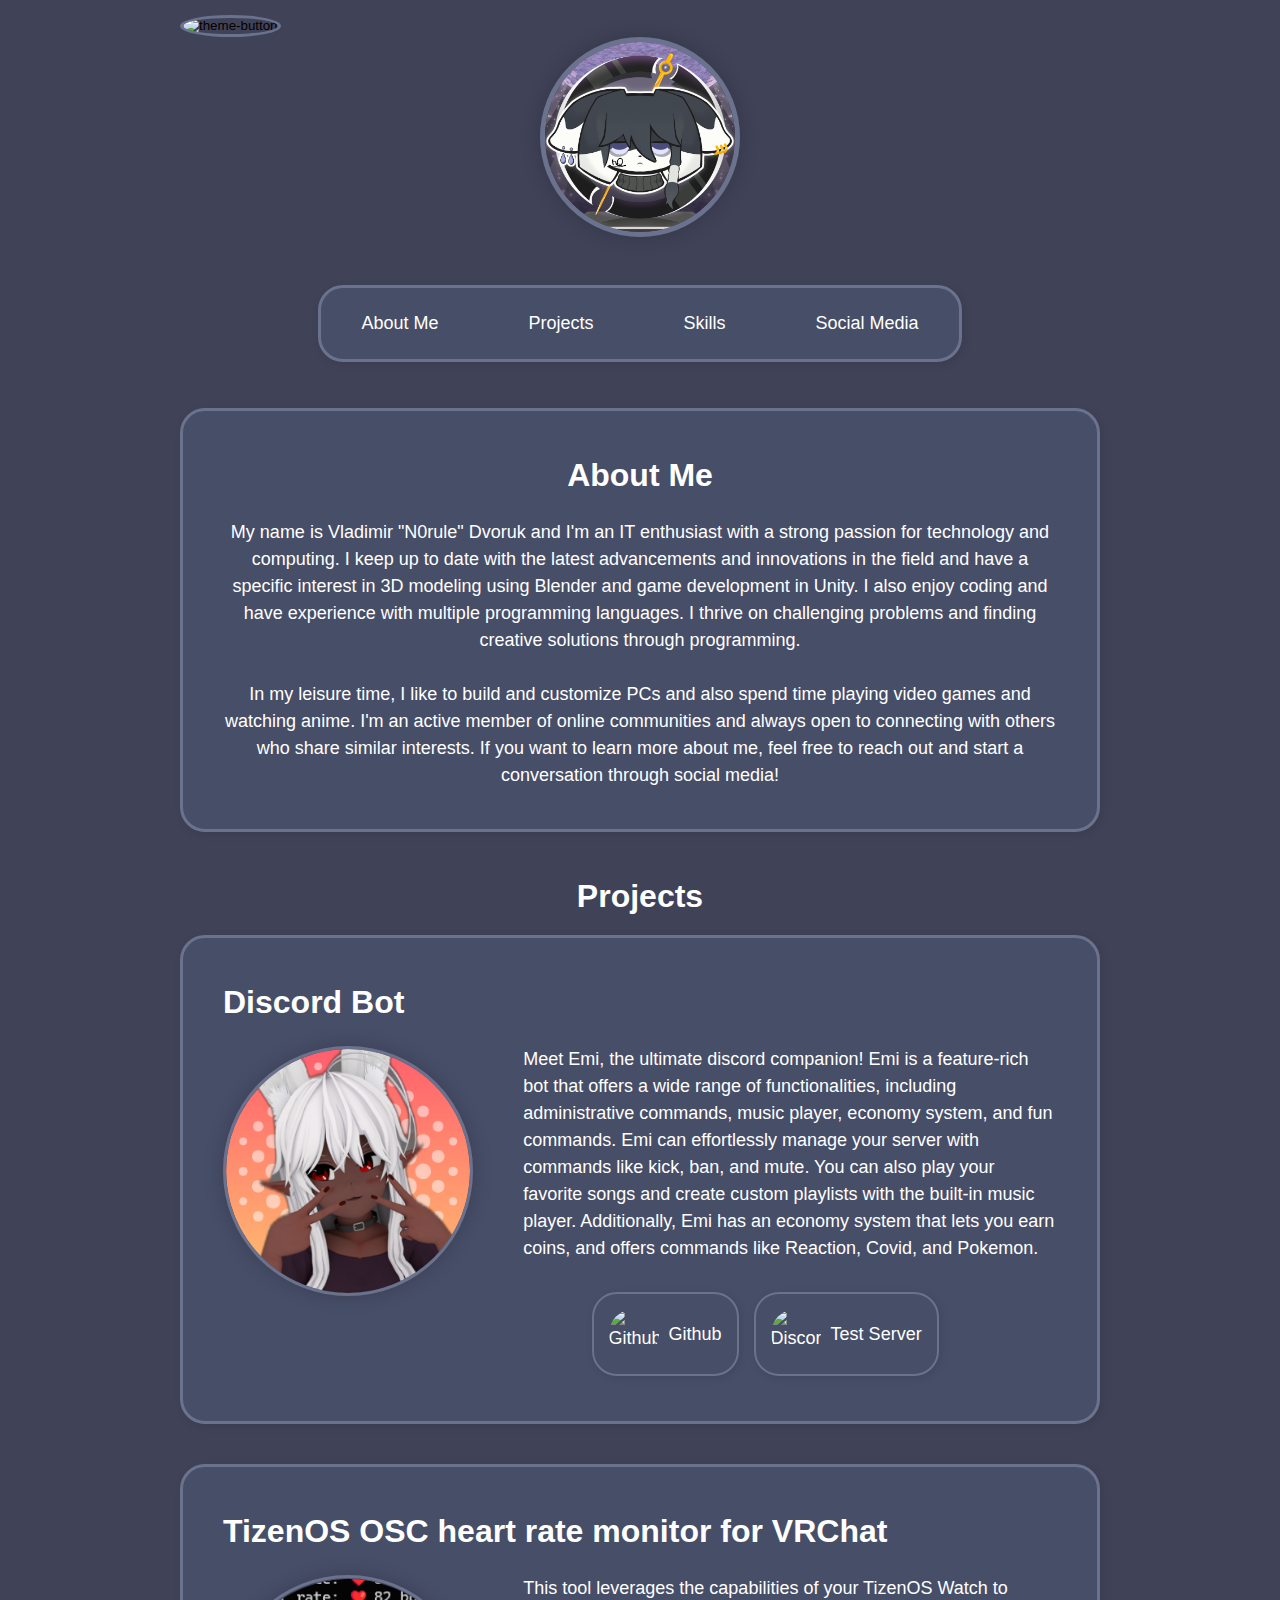
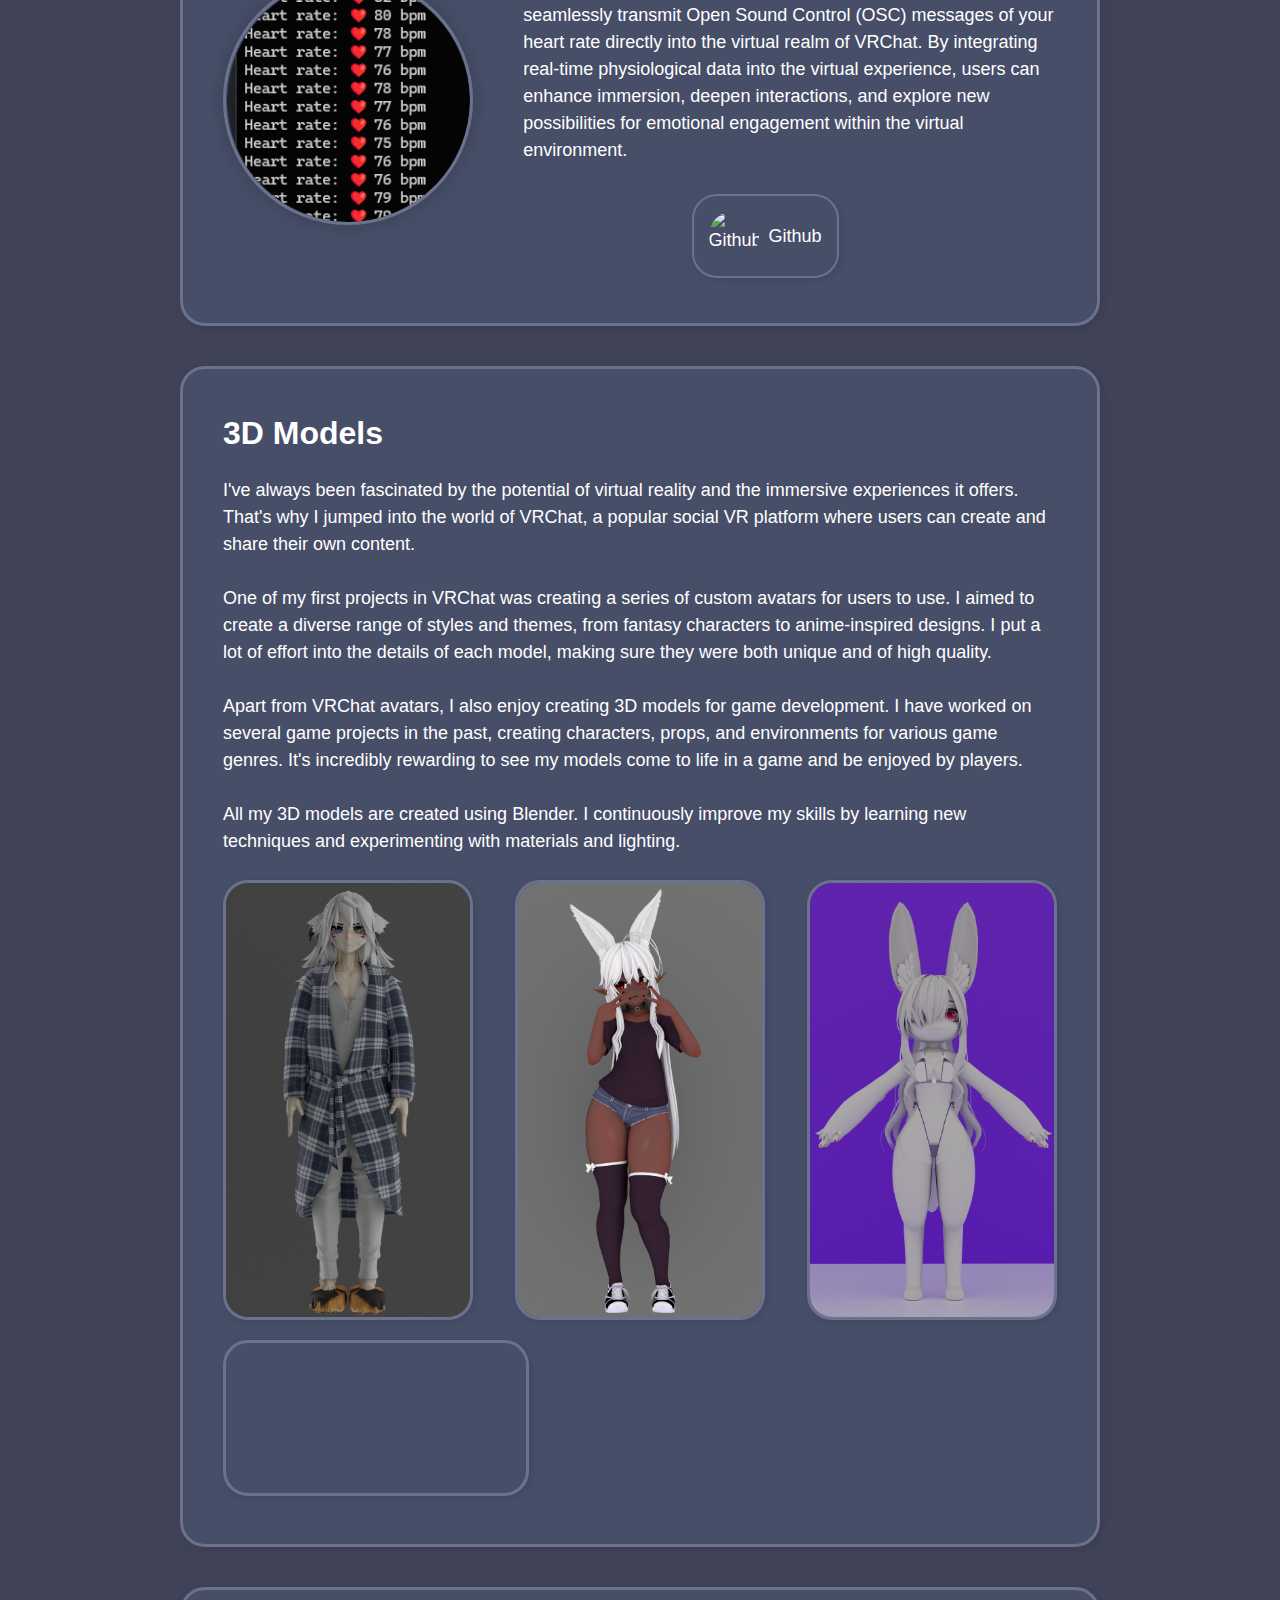
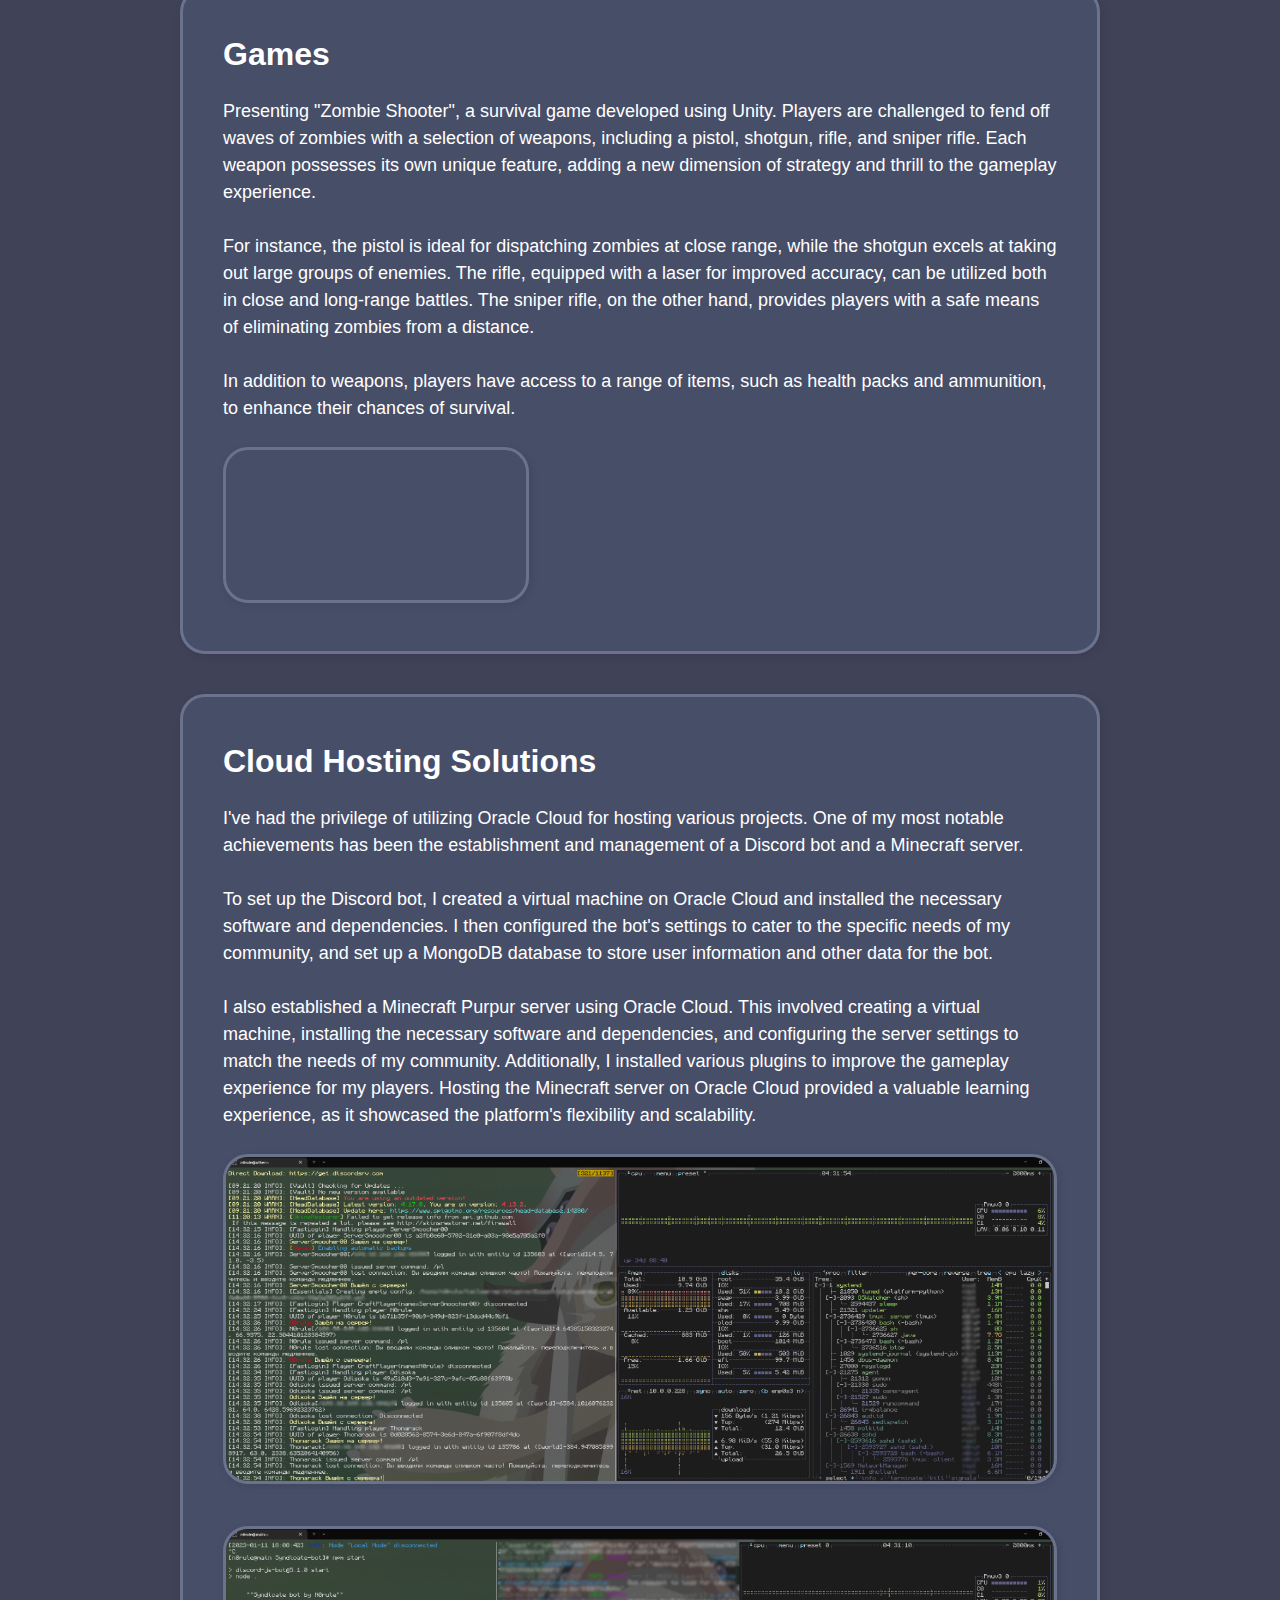
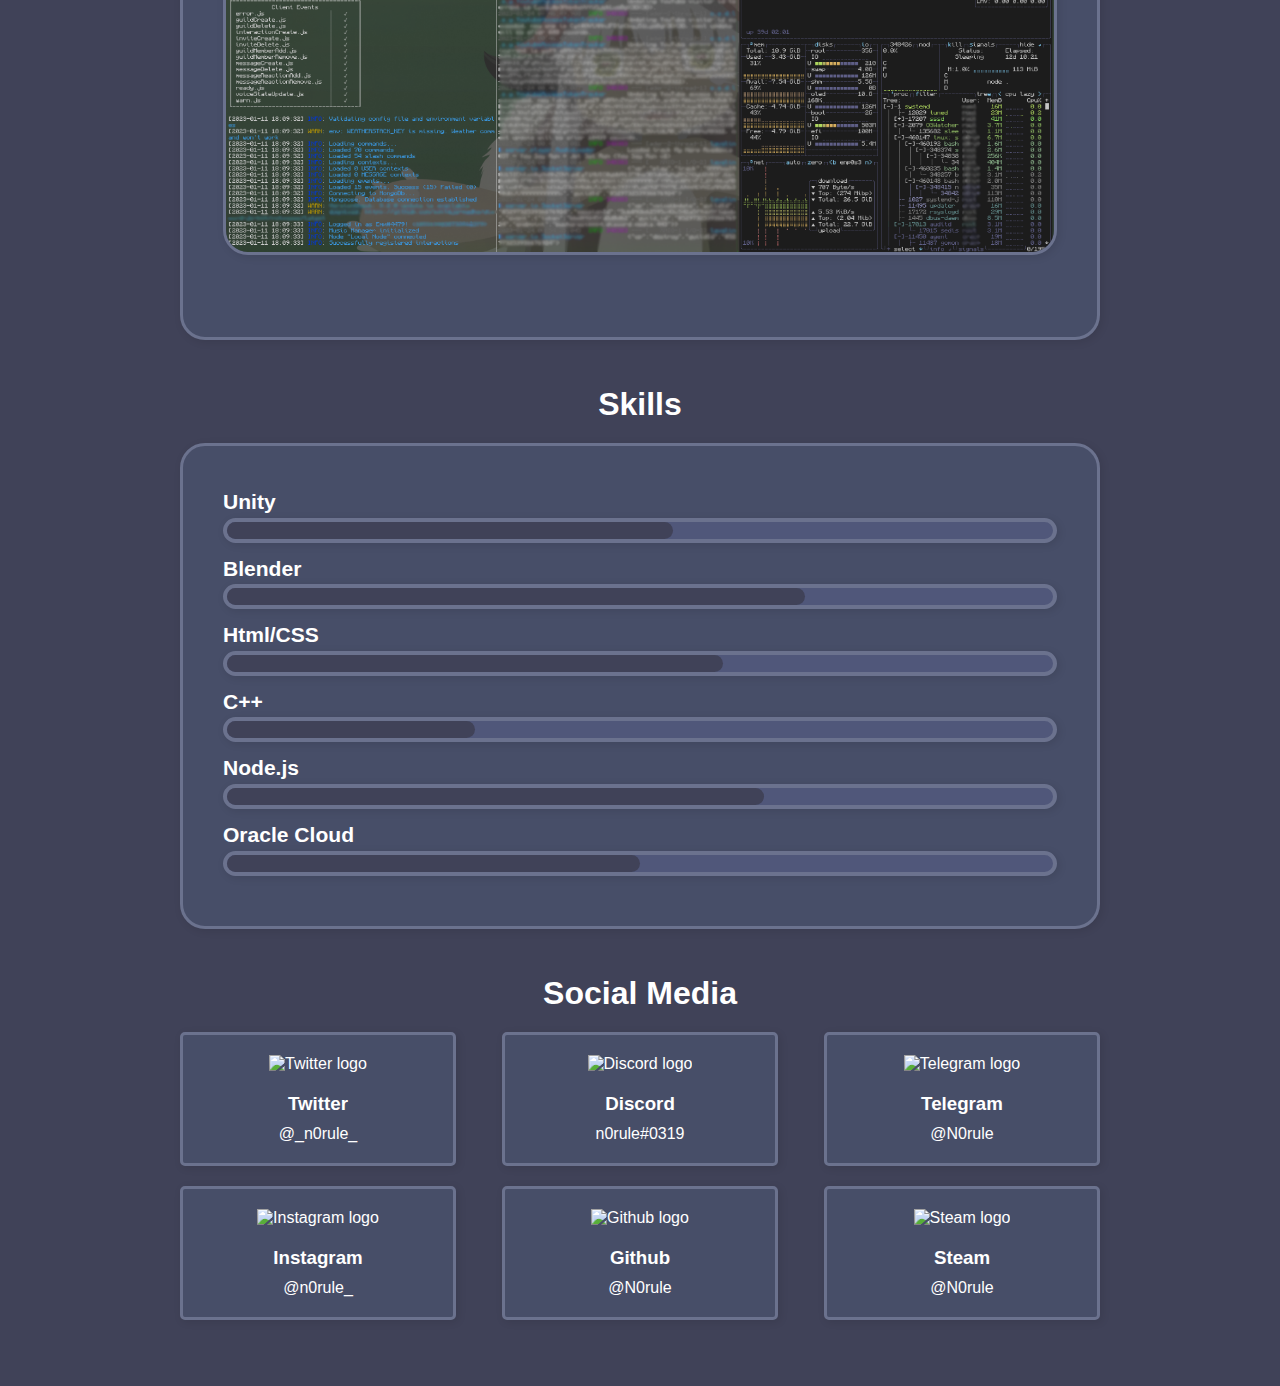
==== commit 2803418e: "Added some fixes and new skill" ====
--- a/index.html
+++ b/index.html
@@ -1,45 +1,33 @@
 <!DOCTYPE html>
-<html>
-
-<script async src="https://unpkg.com/es-module-shims@1.3.6/dist/es-module-shims.js"></script>
-
-<script type="importmap">
-  {
-    "imports": {
-      "three": "https://unpkg.com/three@0.148.0/build/three.module.js",
-      "three/addons/": "https://unpkg.com/three@0.148.0/examples/jsm/"
-    }
-  }
-</script>
-
+
+  <html lang="en">
 <head>
   <title>N0rule weebpage🫠</title>
-  <link rel="shortcut icon" href="images/favicons/favicon.ico">
-  <link rel="icon" sizes="16x16 32x32 64x64" href="images/favicons/favicon.ico">
-  <link rel="icon" type="image/png" sizes="196x196" href="images/favicons/favicon-192.png">
-  <link rel="icon" type="image/png" sizes="160x160" href="images/favicons/favicon-160.png">
-  <link rel="icon" type="image/png" sizes="96x96" href="images/favicons/favicon-96.png">
-  <link rel="icon" type="image/png" sizes="64x64" href="images/favicons/favicon-64.png">
-  <link rel="icon" type="image/png" sizes="32x32" href="images/favicons/favicon-32.png">
-  <link rel="icon" type="image/png" sizes="16x16" href="images/favicons/favicon-16.png">
-  <link rel="apple-touch-icon" href="images/favicons/favicon-57.png">
-  <link rel="apple-touch-icon" sizes="114x114" href="images/favicons/favicon-114.png">
-  <link rel="apple-touch-icon" sizes="72x72" href="images/favicons/favicon-72.png">
-  <link rel="apple-touch-icon" sizes="144x144" href="images/favicons/favicon-144.png">
-  <link rel="apple-touch-icon" sizes="60x60" href="images/favicons/favicon-60.png">
-  <link rel="apple-touch-icon" sizes="120x120" href="images/favicons/favicon-120.png">
-  <link rel="apple-touch-icon" sizes="76x76" href="images/favicons/favicon-76.png">
-  <link rel="apple-touch-icon" sizes="152x152" href="images/favicons/favicon-152.png">
-  <link rel="apple-touch-icon" sizes="180x180" href="images/favicons/favicon-180.png">
+  <link rel="shortcut icon" href="/images/favicons/favicon.ico">
+  <link rel="icon" sizes="16x16 32x32 64x64" href="/images/favicons/favicon.ico">
+  <link rel="icon" type="image/png" sizes="196x196" href="/images/favicons/favicon-192.png">
+  <link rel="icon" type="image/png" sizes="160x160" href="/images/favicons/favicon-160.png">
+  <link rel="icon" type="image/png" sizes="96x96" href="/images/favicons/favicon-96.png">
+  <link rel="icon" type="image/png" sizes="64x64" href="/images/favicons/favicon-64.png">
+  <link rel="icon" type="image/png" sizes="32x32" href="/images/favicons/favicon-32.png">
+  <link rel="icon" type="image/png" sizes="16x16" href="/images/favicons/favicon-16.png">
+  <link rel="apple-touch-icon" href="/images/favicons/favicon-57.png">
+  <link rel="apple-touch-icon" sizes="114x114" href="/images/favicons/favicon-114.png">
+  <link rel="apple-touch-icon" sizes="72x72" href="/images/favicons/favicon-72.png">
+  <link rel="apple-touch-icon" sizes="144x144" href="/images/favicons/favicon-144.png">
+  <link rel="apple-touch-icon" sizes="60x60" href="/images/favicons/favicon-60.png">
+  <link rel="apple-touch-icon" sizes="120x120" href="/images/favicons/favicon-120.png">
+  <link rel="apple-touch-icon" sizes="76x76" href="/images/favicons/favicon-76.png">
+  <link rel="apple-touch-icon" sizes="152x152" href="/images/favicons/favicon-152.png">
+  <link rel="apple-touch-icon" sizes="180x180" href="/images/favicons/favicon-180.png">
   <meta name="msapplication-TileColor" content="#FFFFFF">
-  <meta name="msapplication-TileImage" content="images/favicons/favicon-144.png">
-  <meta name="msapplication-config" content="images/favicons/browserconfig.xml">
+  <meta name="msapplication-TileImage" content="/images/favicons/favicon-144.png">
+  <meta name="msapplication-config" content="/images/favicons/browserconfig.xml">
   <meta charset="UTF-8">
   <meta name="description" content="N0rule's Personal Website">
   <meta name="author" content="N0rule">
-  <link rel="stylesheet" type="text/css" href="style.css">
-  <script src="script.js"></script>
-  <script type="module" src="3d.js"></script>
+  <link rel="stylesheet" type="text/css" href="/style.css">
+  <script src="/script.js"></script>
 </head>
 
 <!-- Google tag (gtag.js) -->
@@ -51,7 +39,6 @@
 
   gtag('config', 'G-9B4NME457B');
 </script>
-
 
 <body class="dark">
   <main>
@@ -60,7 +47,7 @@
         <img src="https://cdn-icons-png.flaticon.com/512/1312/1312348.png" alt="theme-button" />
       </button>
       <div class="profile-picture-container">
-        <img src="images/profile-picture.png" alt="N0rule's profile picture" id="profile-picture">
+        <img src="/images/profile-picture.png" alt="N0rule's profile picture" id="profile-picture">
         <div class="pphidden-text">N0rule</div>
       </div>
       <nav>
@@ -90,7 +77,7 @@
           <div class="projcard">
             <h2>Discord Bot</h2>
             <div class="emi_bot_container">
-              <img id="emi_bot" src="images/emi_bot.png" alt="Bot Img">
+              <img id="emi_bot" src="/images/emi_bot.png" alt="Bot Img">
               <p>Meet Emi, the ultimate discord companion! Emi is a feature-rich bot that offers a wide range of
                 functionalities, including administrative commands, music player, economy system, and fun commands. Emi
                 can effortlessly manage your server with commands like kick, ban, and mute. You can also play your
@@ -113,7 +100,7 @@
           <div class="projcard">
             <h2>TizenOS OSC heart rate monitor for VRChat</h2>
             <div class="emi_bot_container">
-              <img id="emi_bot" src="images/tizen_os_OSC.png" alt="Tizen OS OSC Image">
+              <img id="emi_bot" src="/images/tizen_os_OSC.png" alt="Tizen OS OSC Image">
               <p>This tool leverages the capabilities of your TizenOS Watch to seamlessly
                 transmit Open Sound Control (OSC) messages of your heart rate directly into the virtual realm of VRChat.
                 By
@@ -142,11 +129,11 @@
               <br><br>All my 3D models are created using Blender. I continuously improve my skills by learning new
               techniques and experimenting with materials and lighting.
             </p>
-            <img src="images/render1.png" alt="3D Model 1">
-            <img src="images/render2.png" alt="3D Model 2">
-            <img src="images/render3.png" alt="3D Model 3">
+            <img src="/images/render1.png" alt="3D Model 1">
+            <img src="/images/render2.png" alt="3D Model 2">
+            <img src="/images/render3.png" alt="3D Model 3">
             <div style="margin-top: 20px;">
-              <video src="video/Baphy_animation.mp4" autoplay loop muted playsinline alt="3D Model Animation">
+              <video src="/video/Baphy_animation.mp4" autoplay loop muted playsinline alt="3D Model Animation">
             </div>
             <!-- <canvas id="model-viewer"></canvas> В Процессе.. -->
           </div>
@@ -166,7 +153,7 @@
               enhance their chances of survival.
             </p>
             <div>
-              <video src="video/game-video.mp4" autoplay loop muted playsinline alt="Gane Video">
+              <video src="/video/game-video.mp4" autoplay loop muted playsinline alt="Game Video">
             </div>
           </div>
           <div class="projcard" id="hosting">
@@ -182,46 +169,52 @@
               players. Hosting the Minecraft server on Oracle Cloud provided a valuable learning experience, as it
               showcased the platform's flexibility and scalability.
             </p>
-            <img src="images/cloud1.png" alt="Cloud img 1">
-            <img src="images/cloud2.png" alt="Cloud img 2">
+            <img src="/images/cloud1.png" alt="Cloud img 1">
+            <img src="/images/cloud2.png" alt="Cloud img 2">
           </div>
         </div>
       </section>
       <section id="skills">
         <h2>Skills</h2>
         <div class="skills-container">
-          <div class="skill">
-            <h3>Html/CSS</h3>
-            <div class="progress-bar-back">
-              <div class="progress-bar-front" style="width: 60%;"></div>
-            </div>
-          </div>
-          <div class="skill">
-            <h3>Unity</h3>
-            <div class="progress-bar-back">
-              <div class="progress-bar-front" style="width: 54%;"></div>
-            </div>
-          </div>
-          <div class="skill">
-            <h3>Blender</h3>
-            <div class="progress-bar-back">
-              <div class="progress-bar-front" style="width: 70%;"></div>
-            </div>
-          </div>
-          <div class="skill">
-            <h3>C++</h3>
-            <div class="progress-bar-back">
-              <div class="progress-bar-front" style="width: 30%;"></div>
-            </div>
-          </div>
-          <div class="skill">
-            <h3>Oracle Cloud</h3>
-            <div class="progress-bar-back">
-              <div class="progress-bar-front" style="width: 50%;"></div>
-            </div>
-          </div>
+            <div class="skill">
+                <h3>Unity</h3>
+                <div class="progress-bar-back">
+                    <div class="progress-bar-front" style="width: 54%;"></div>
+                </div>
+            </div>
+            <div class="skill">
+                <h3>Blender</h3>
+                <div class="progress-bar-back">
+                    <div class="progress-bar-front" style="width: 70%;"></div>
+                </div>
+            </div>
+            <div class="skill">
+                <h3>Html/CSS</h3>
+                <div class="progress-bar-back">
+                    <div class="progress-bar-front" style="width: 60%;"></div>
+                </div>
+            </div>
+            <div class="skill">
+                <h3>C++</h3>
+                <div class="progress-bar-back">
+                    <div class="progress-bar-front" style="width: 30%;"></div>
+                </div>
+            </div>
+            <div class="skill">
+                <h3>Node.js</h3>
+                <div class="progress-bar-back">
+                    <div class="progress-bar-front" style="width: 65%;"></div>
+                </div>
+            </div>
+            <div class="skill">
+                <h3>Oracle Cloud</h3>
+                <div class="progress-bar-back">
+                    <div class="progress-bar-front" style="width: 50%;"></div>
+                </div>
+            </div>
         </div>
-      </section>
+    </section>    
       <section id="social-media">
         <h2>Social Media</h2>
         <div class="social-media-cards">
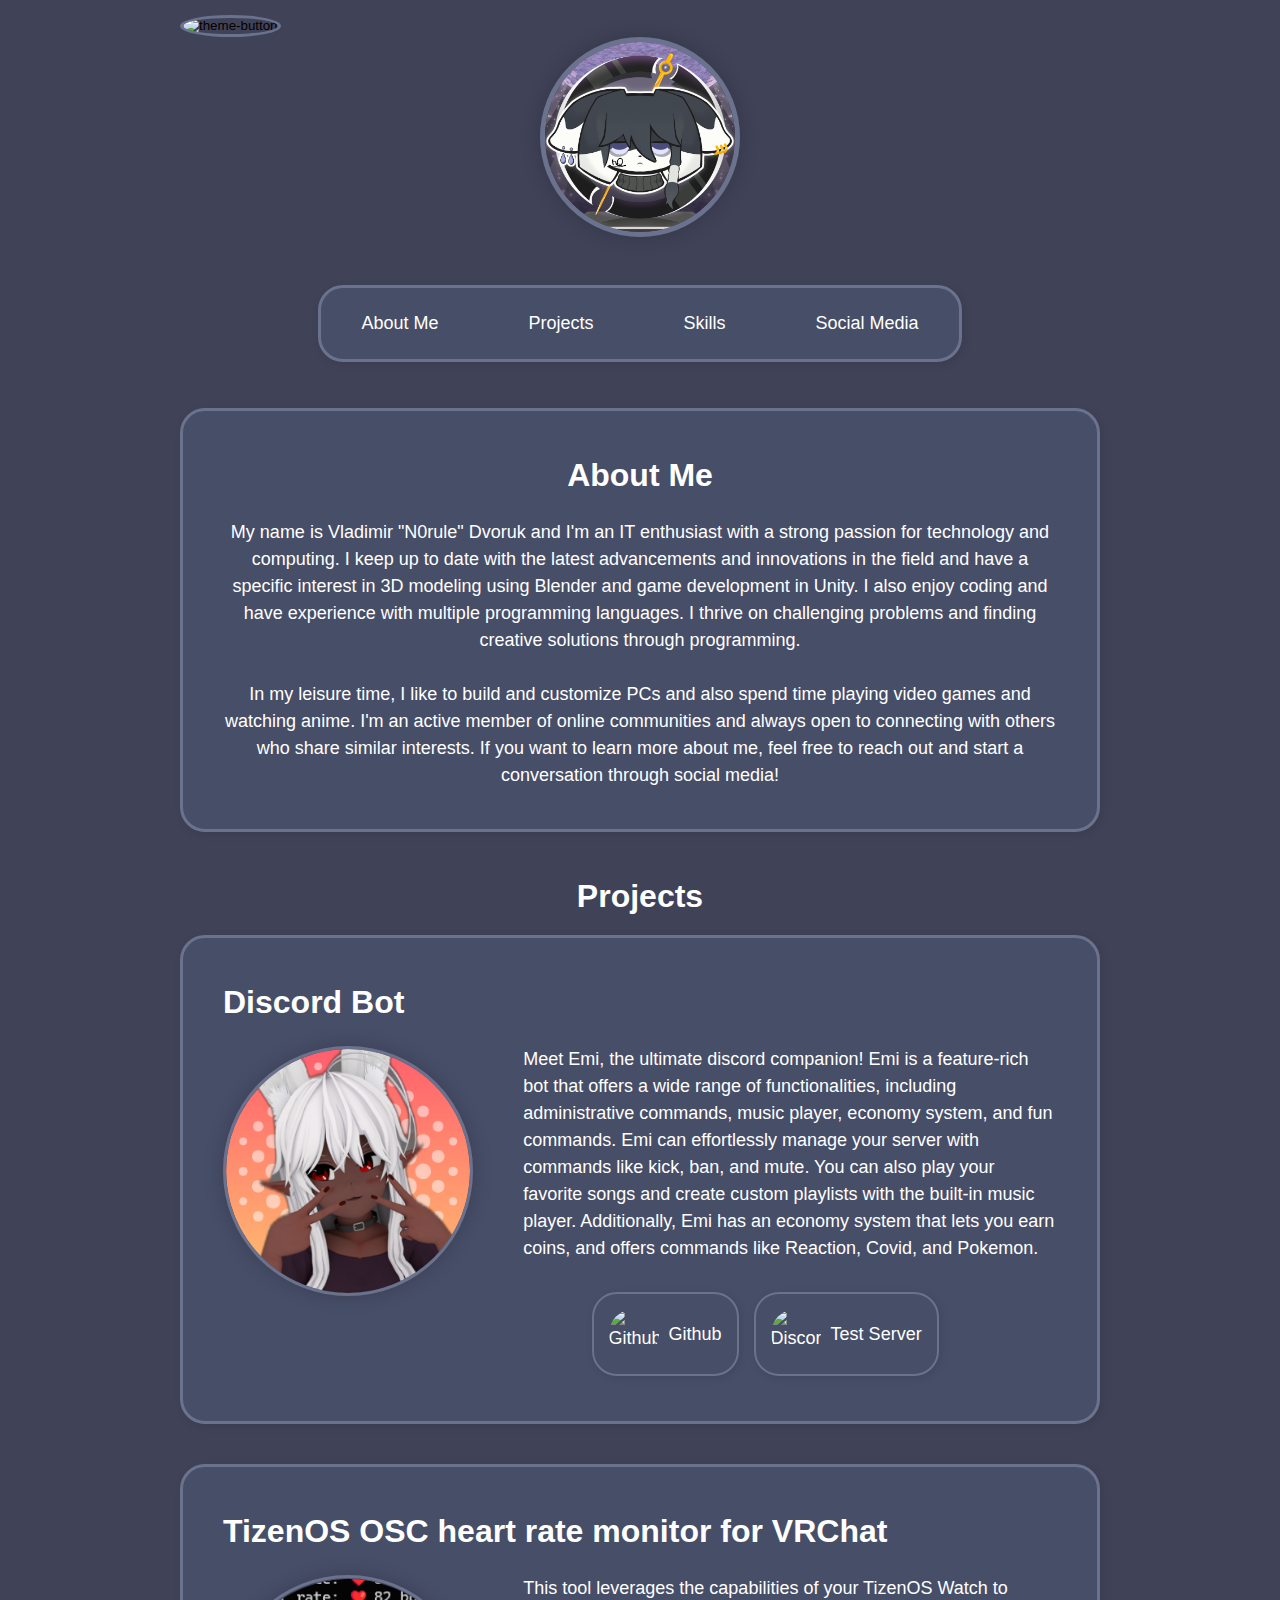
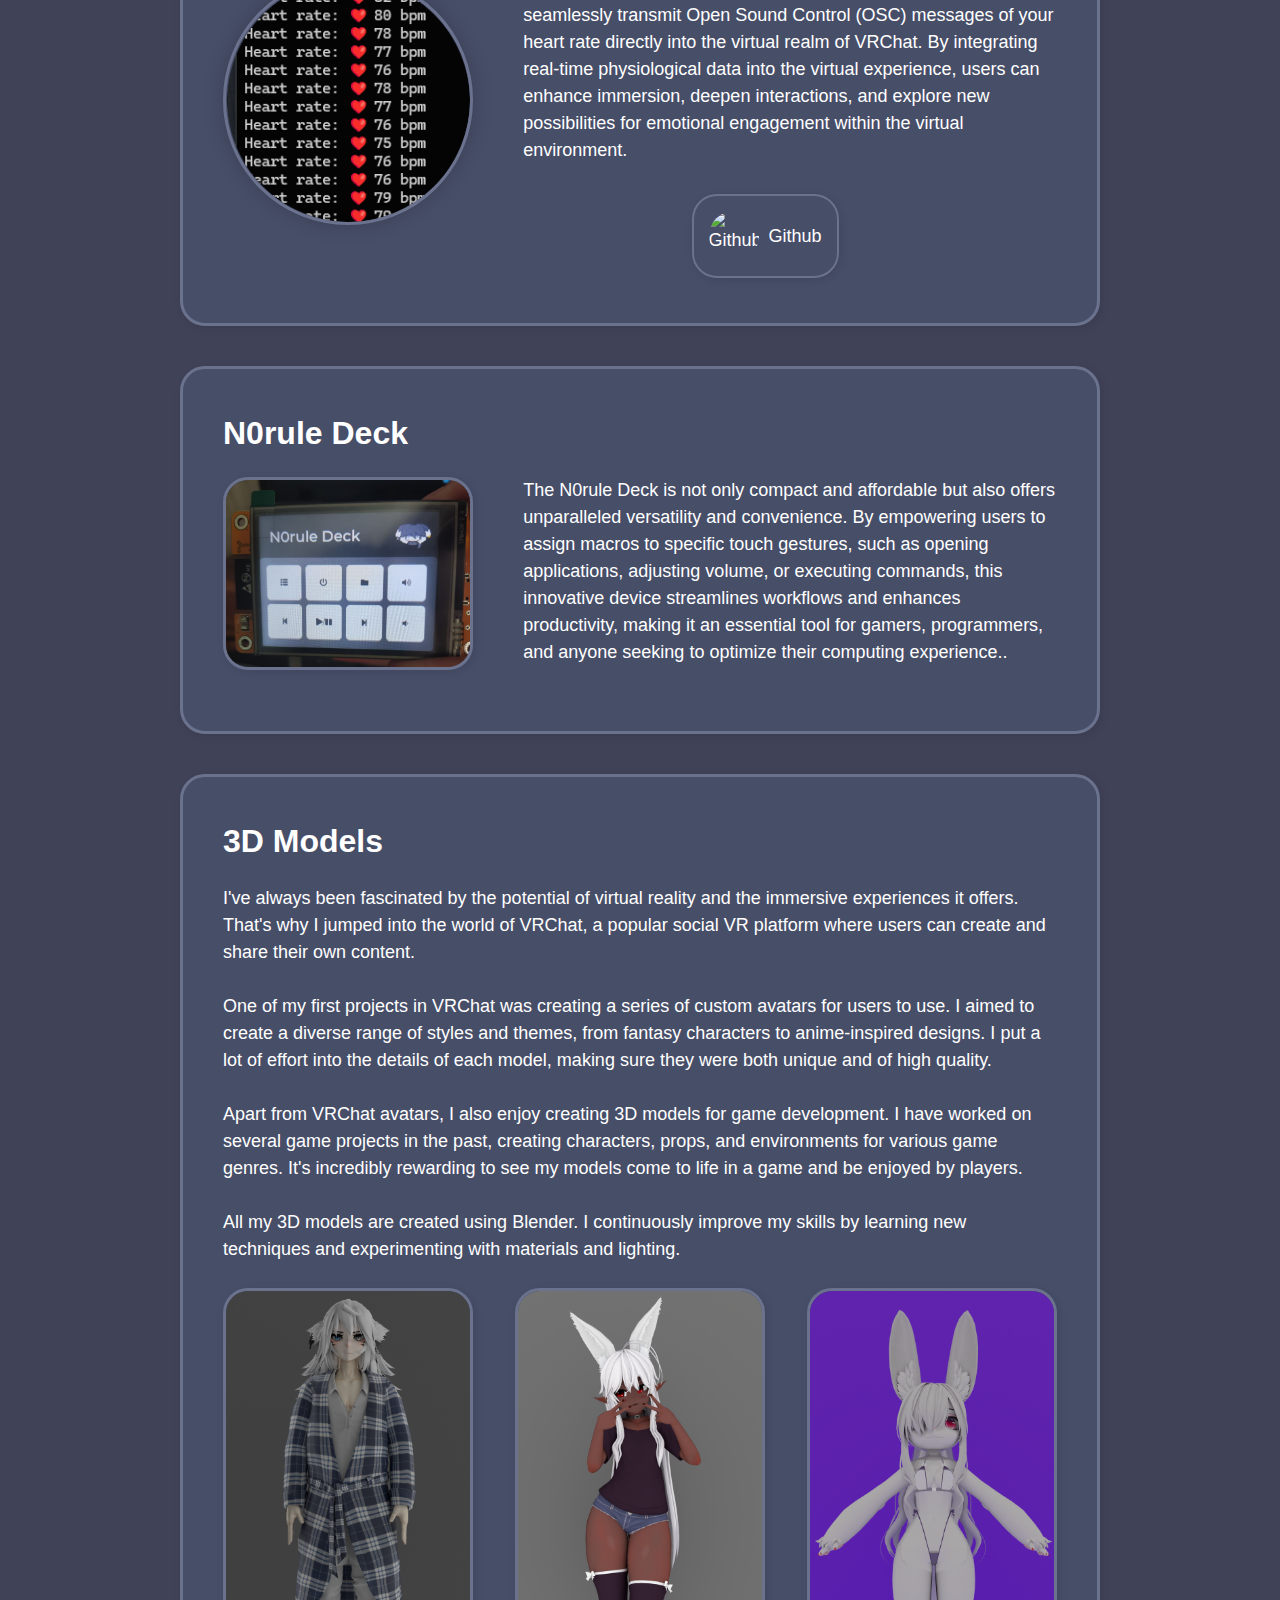
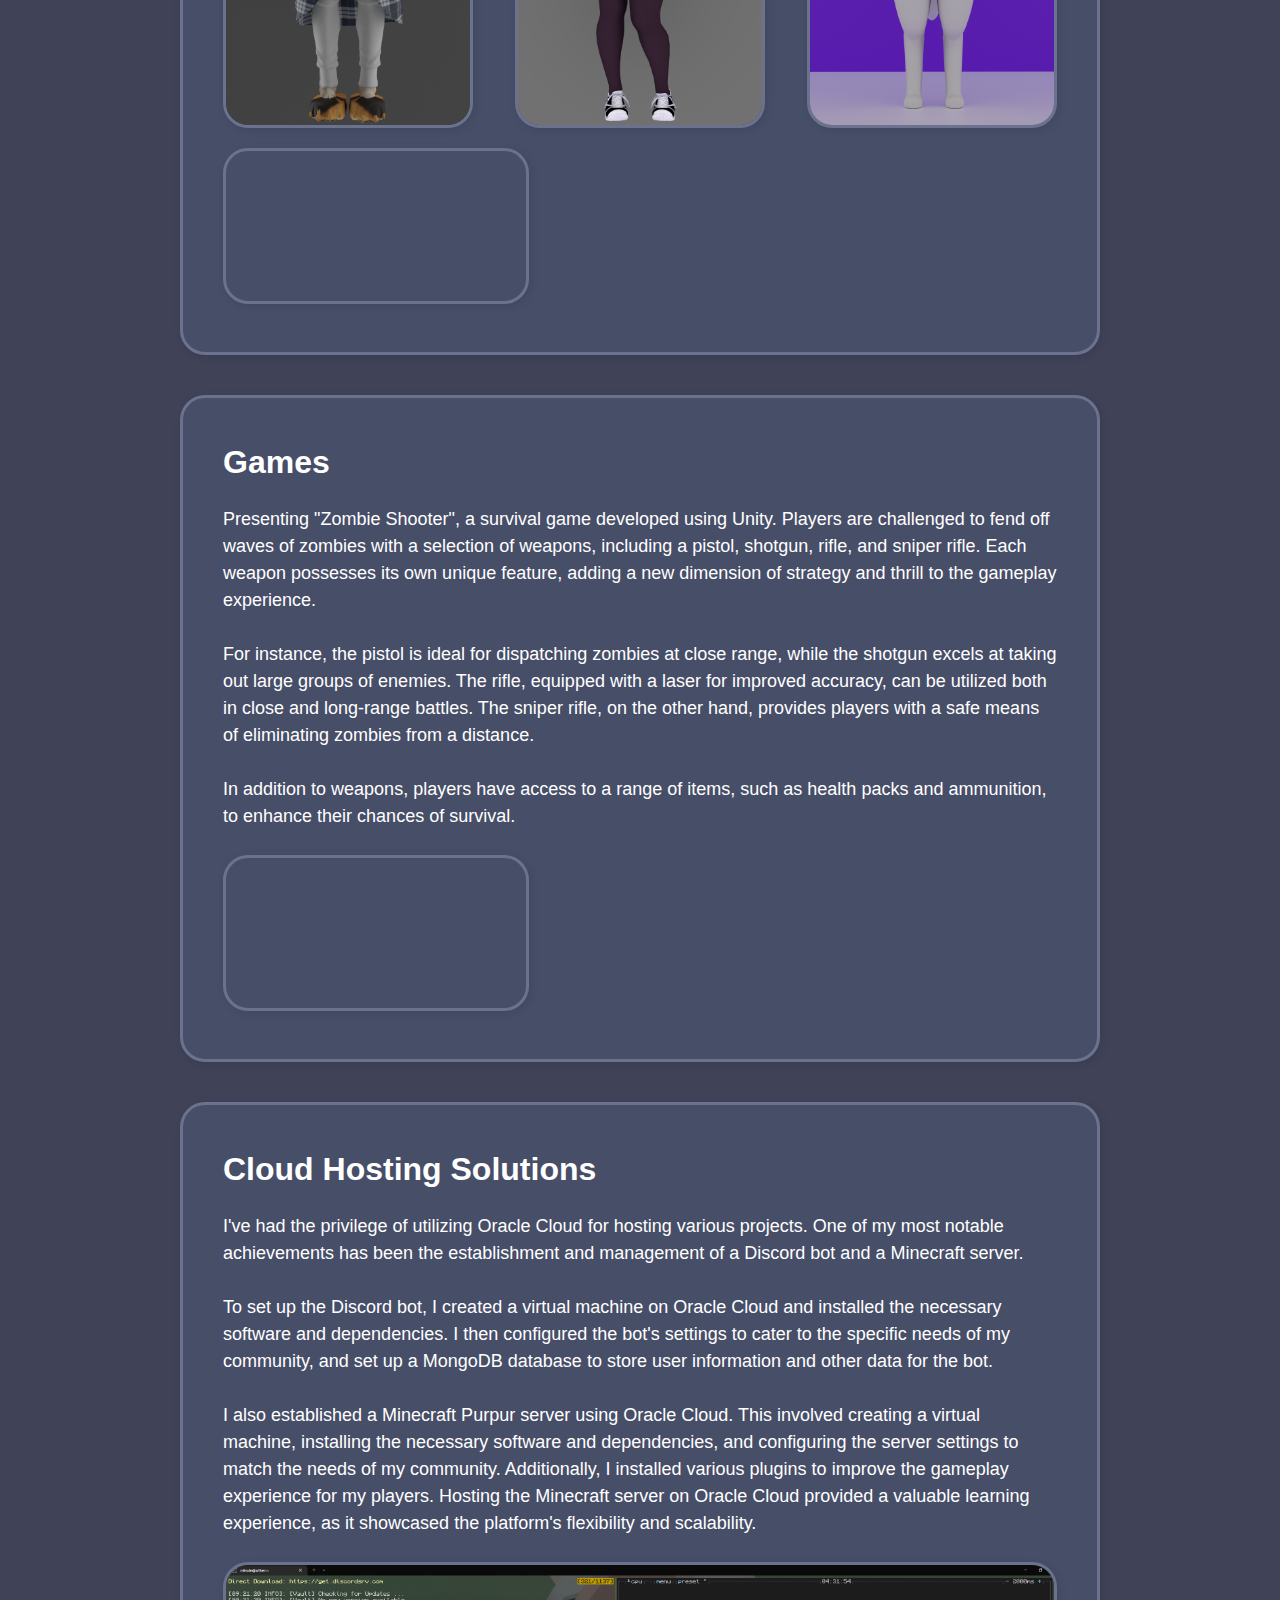
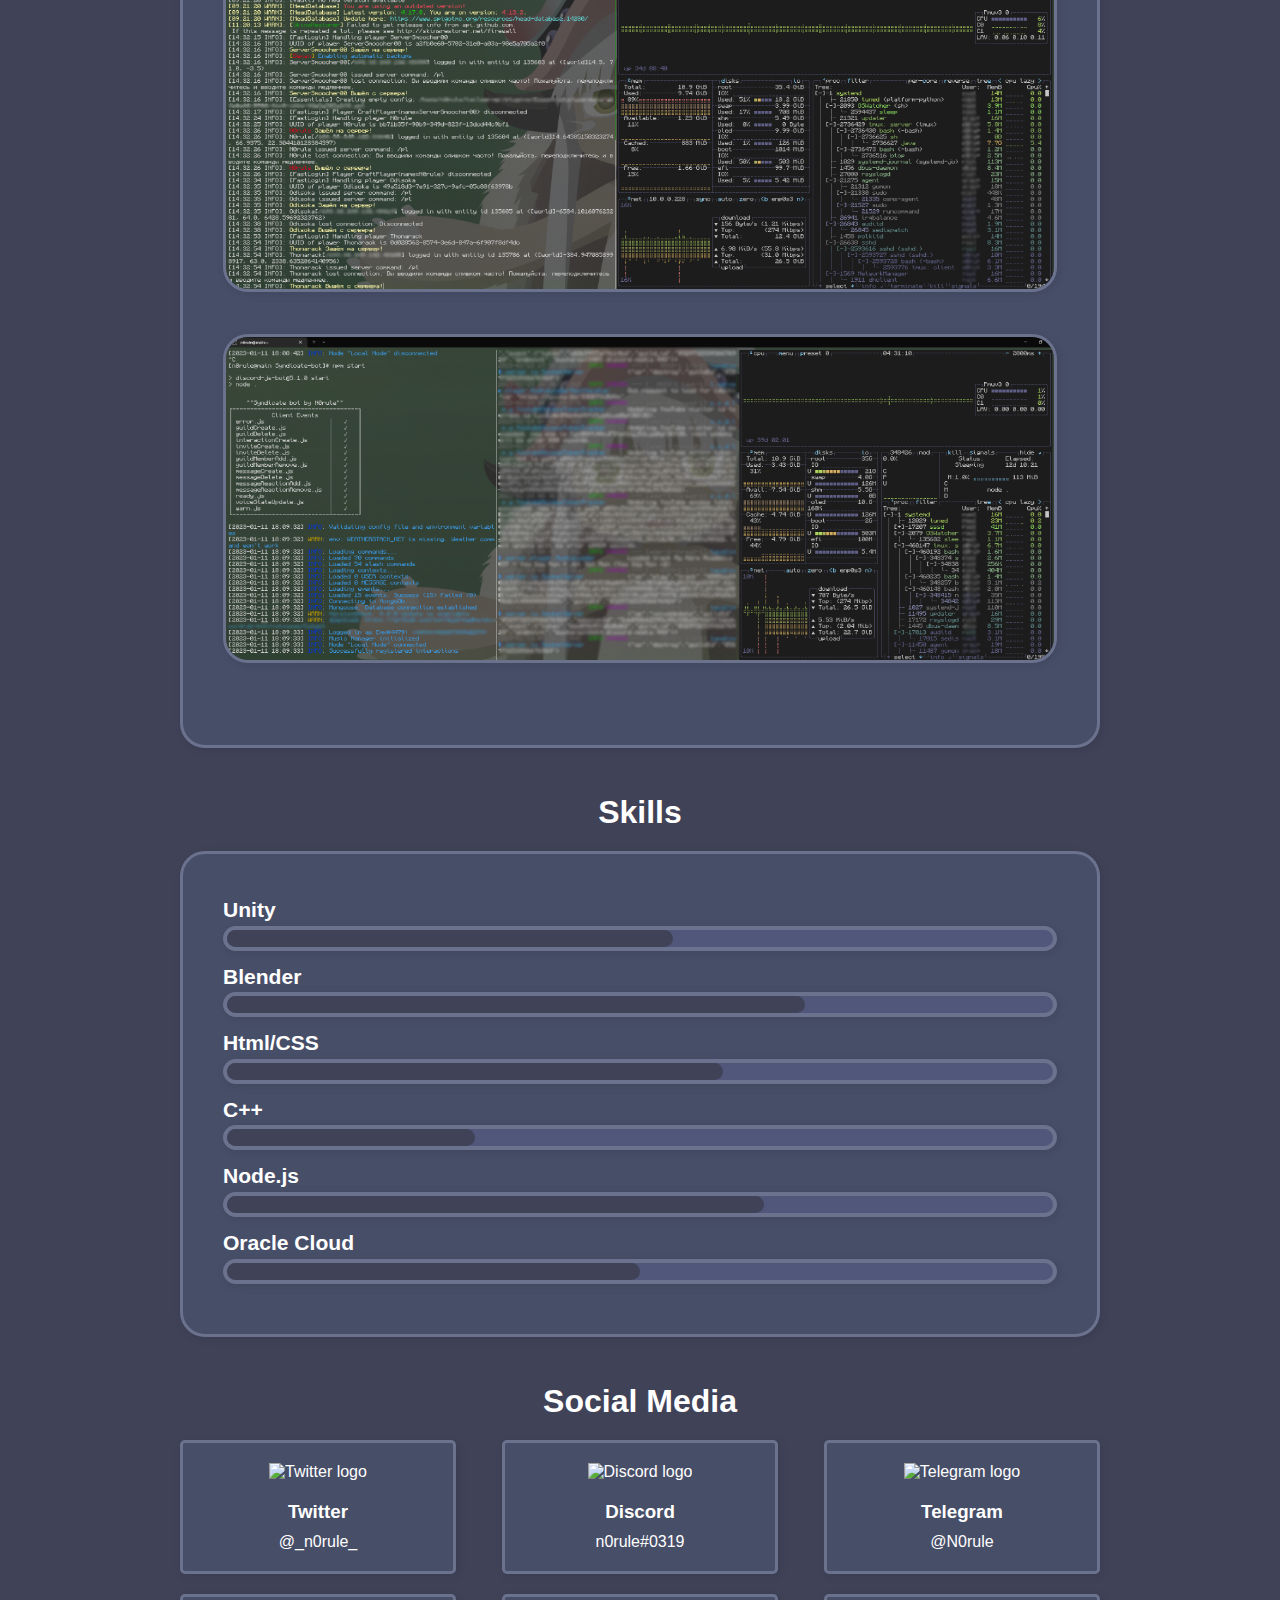
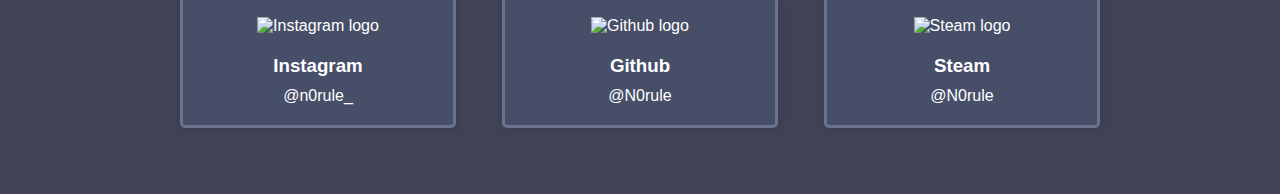
==== commit 05505e42: "Added new project, some fixes, and hopefully Embed" ====
--- a/index.html
+++ b/index.html
@@ -1,9 +1,11 @@
 <!DOCTYPE html>
-
   <html lang="en">
 <head>
-  <title>N0rule weebpage🫠</title>
+  <title>N0rule Weebpage🫠</title>
+  <!-- Favicon -->
   <link rel="shortcut icon" href="/images/favicons/favicon.ico">
+
+  <!-- icons -->
   <link rel="icon" sizes="16x16 32x32 64x64" href="/images/favicons/favicon.ico">
   <link rel="icon" type="image/png" sizes="196x196" href="/images/favicons/favicon-192.png">
   <link rel="icon" type="image/png" sizes="160x160" href="/images/favicons/favicon-160.png">
@@ -23,12 +25,30 @@
   <meta name="msapplication-TileColor" content="#FFFFFF">
   <meta name="msapplication-TileImage" content="/images/favicons/favicon-144.png">
   <meta name="msapplication-config" content="/images/favicons/browserconfig.xml">
+  <!-- Add more sizes as needed -->
+
+  <!-- Open Graph meta tags -->
+  <meta property="og:title" content="N0rule Weebpage🫠">
+  <meta property="og:type" content="website">
+  <meta property="og:url" content="https://n0rule.is-a.dev/">
+  <meta property="og:image" content="/images/profile-picture.png">
+  <meta property="og:description" content="Everything you need to know about N0rule">
+
+  <!-- Twitter Card meta tags -->
+  <meta name="twitter:card" content="summary_large_image">
+  <meta name="twitter:url" content="https://n0rule.is-a.dev/">
+  <meta name="twitter:title" content="N0rule Weebpage🫠">
+  <meta name="twitter:description" content="Everything you need to know about N0rule">
+  <meta name="twitter:image" content="/images/profile-picture.png">
+
+  <!-- Other meta tags -->
   <meta charset="UTF-8">
   <meta name="description" content="N0rule's Personal Website">
   <meta name="author" content="N0rule">
   <link rel="stylesheet" type="text/css" href="/style.css">
   <script src="/script.js"></script>
 </head>
+
 
 <!-- Google tag (gtag.js) -->
 <script async src="https://www.googletagmanager.com/gtag/js?id=G-9B4NME457B"></script>
@@ -90,7 +110,7 @@
                 </a>
               </div>
               <div class="download-button">
-                <a href="https://discord.com/invite/KDCa8dczVW">
+                <a href="https://dsc.gg/servkorobka">
                   <img src="https://cdn-icons-png.flaticon.com/512/5968/5968756.png" alt="Discord logo">
                   Test Server
                 </a>
@@ -112,6 +132,17 @@
                   <img src="https://cdn-icons-png.flaticon.com/512/2111/2111432.png" alt="Github logo">
                   Github
                 </a>
+              </div>
+            </div>
+          </div>
+          <div class="projcard">
+            <h2>N0rule Deck</h2>
+            <div class="emi_bot_container">
+              <img id="projects_img" src="/images/n0rule_deck.png" alt="N0rule Deck Image">
+              <p>The N0rule Deck is not only compact and affordable but also offers unparalleled versatility and convenience. By
+                empowering users to assign macros to specific touch gestures, such as opening applications, adjusting volume, or
+                executing commands, this innovative device streamlines workflows and enhances productivity, making it an essential
+                tool for gamers, programmers, and anyone seeking to optimize their computing experience..</p>
               </div>
             </div>
           </div>
@@ -172,7 +203,7 @@
             <img src="/images/cloud1.png" alt="Cloud img 1">
             <img src="/images/cloud2.png" alt="Cloud img 2">
           </div>
-        </div>
+
       </section>
       <section id="skills">
         <h2>Skills</h2>
@@ -214,7 +245,7 @@
                 </div>
             </div>
         </div>
-    </section>    
+      </section>
       <section id="social-media">
         <h2>Social Media</h2>
         <div class="social-media-cards">
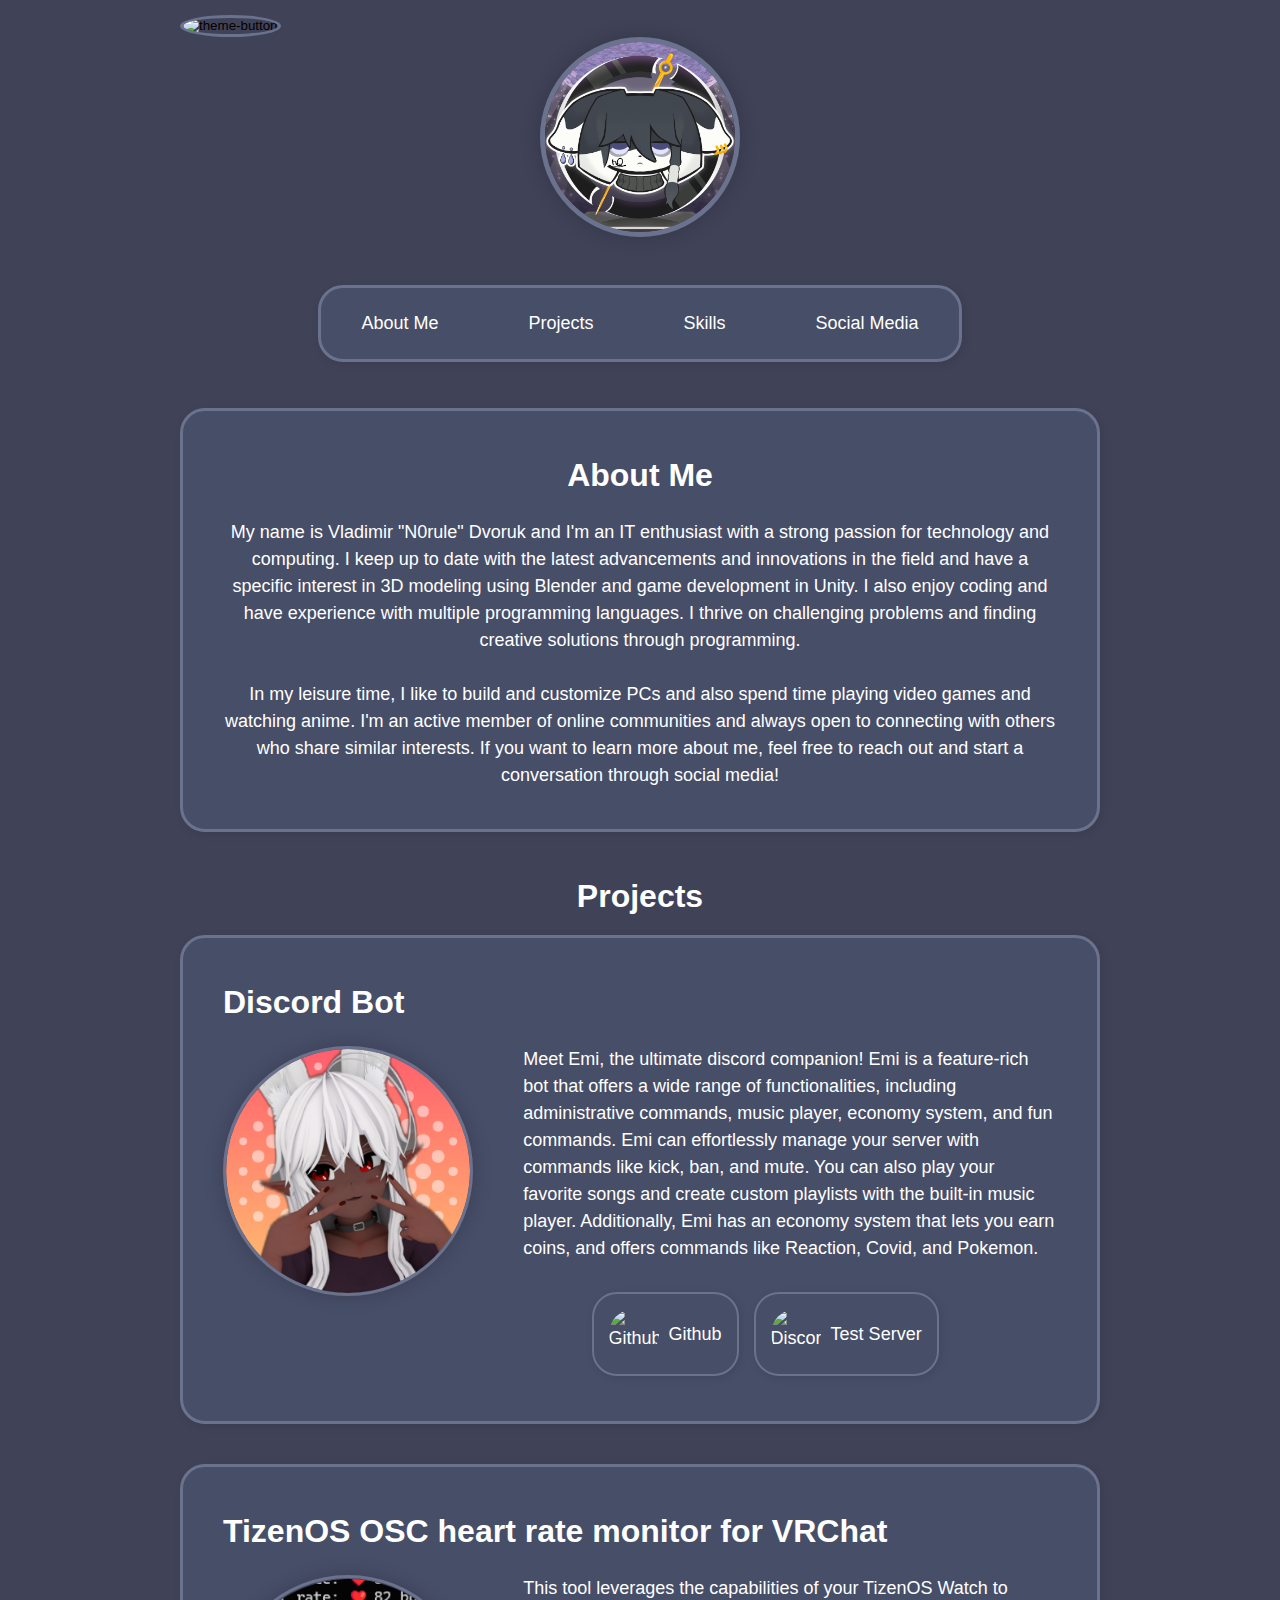
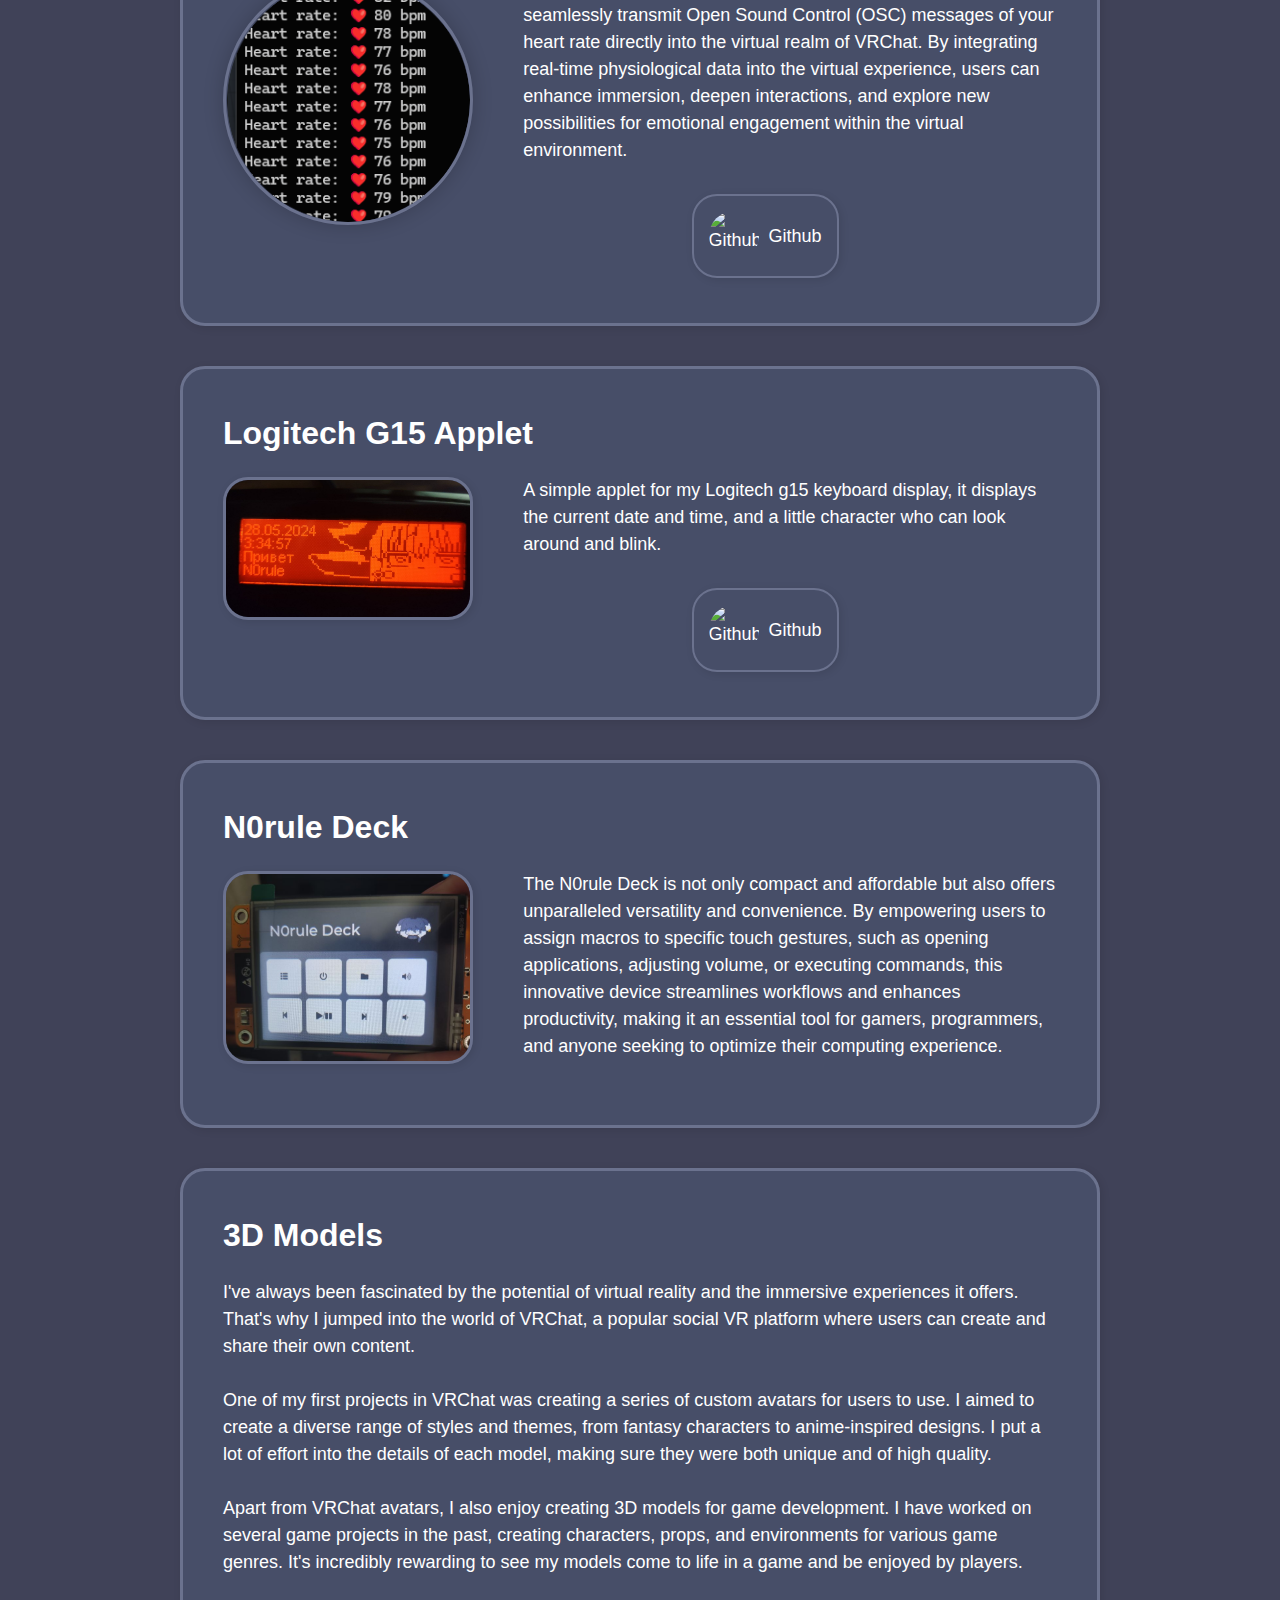
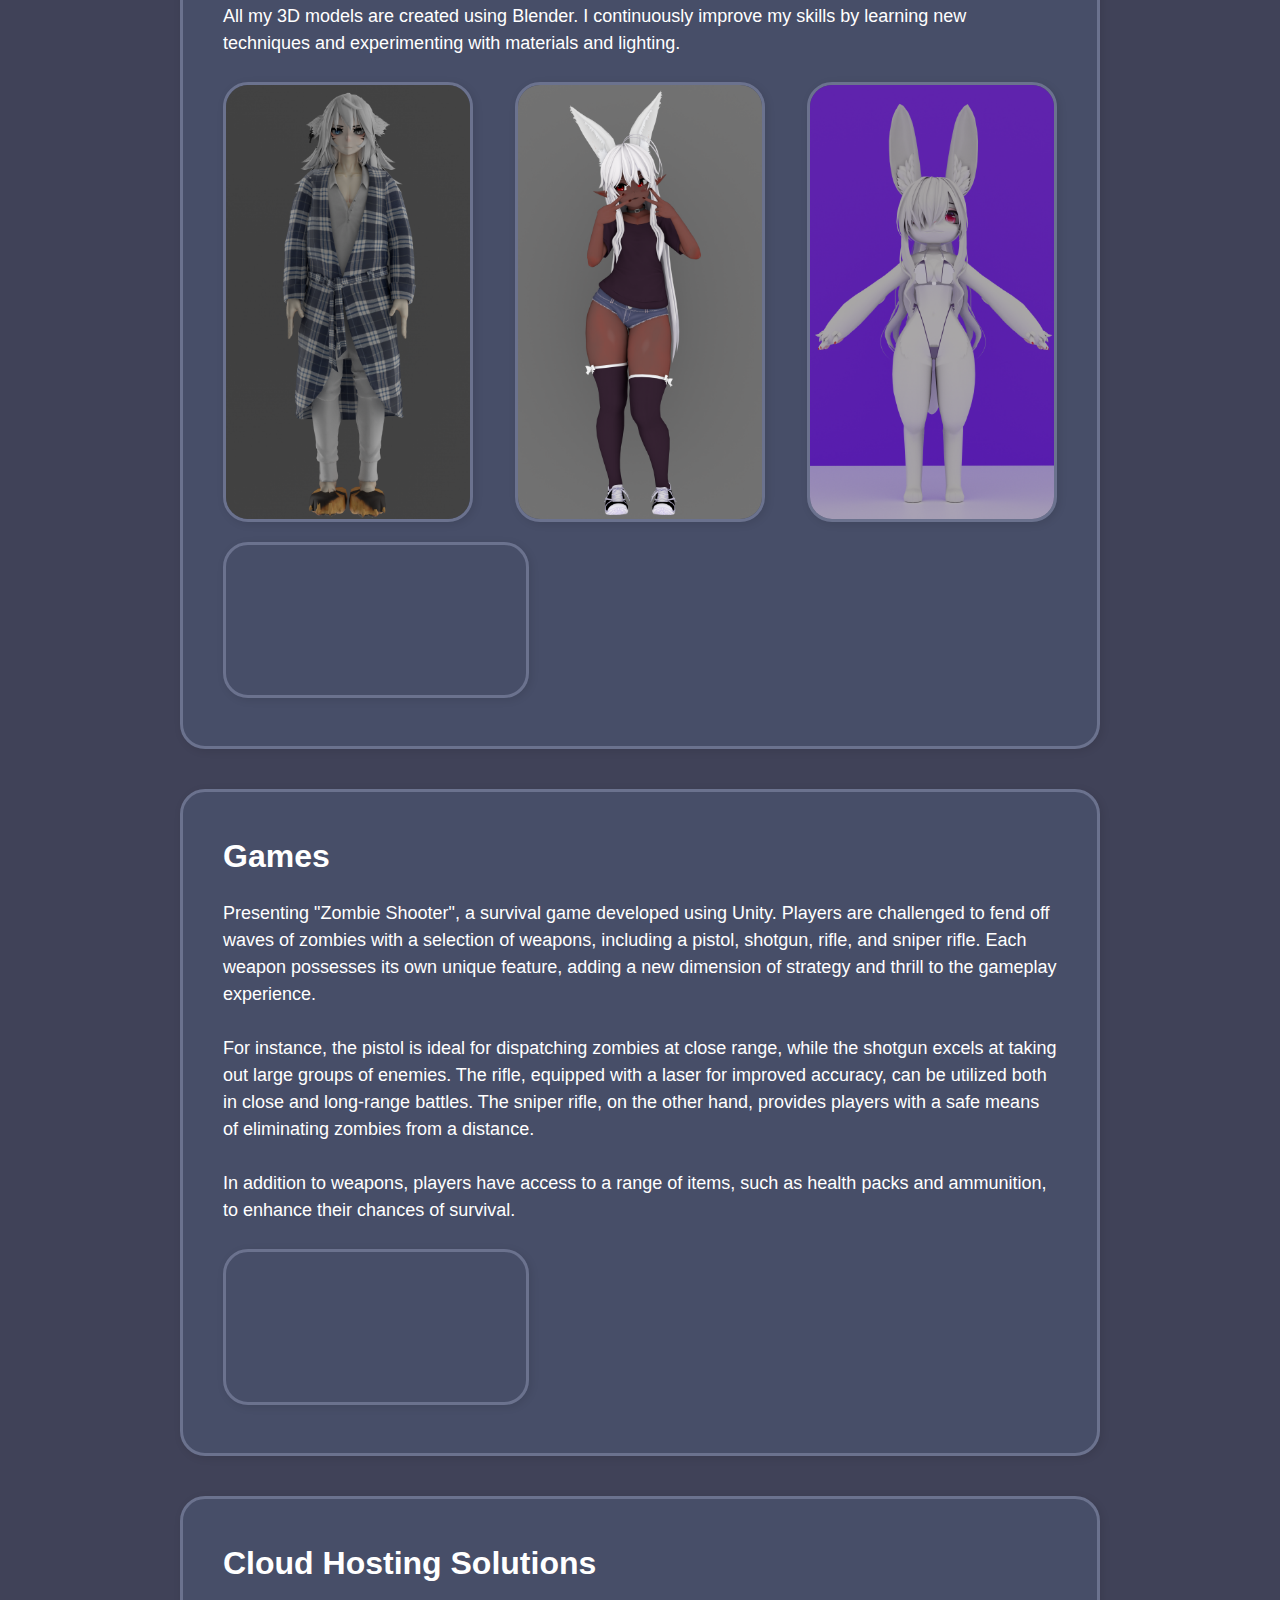
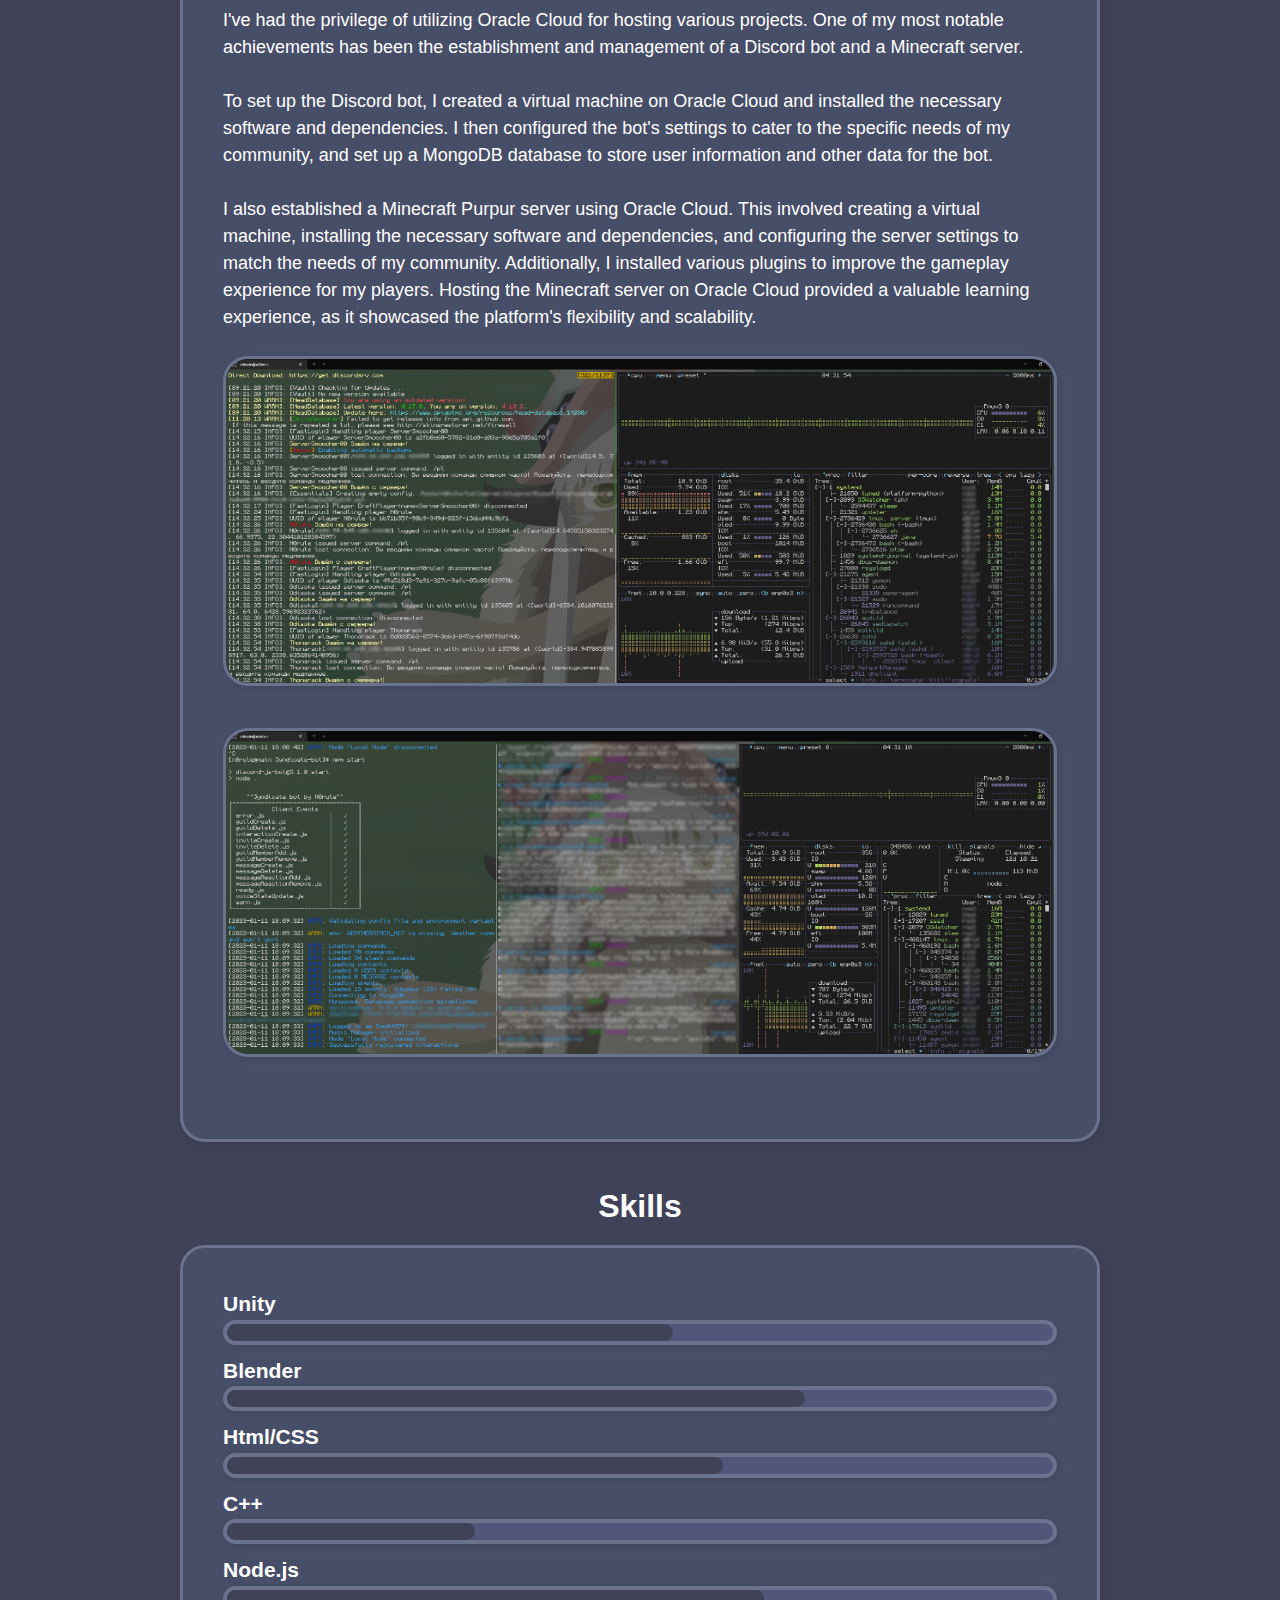
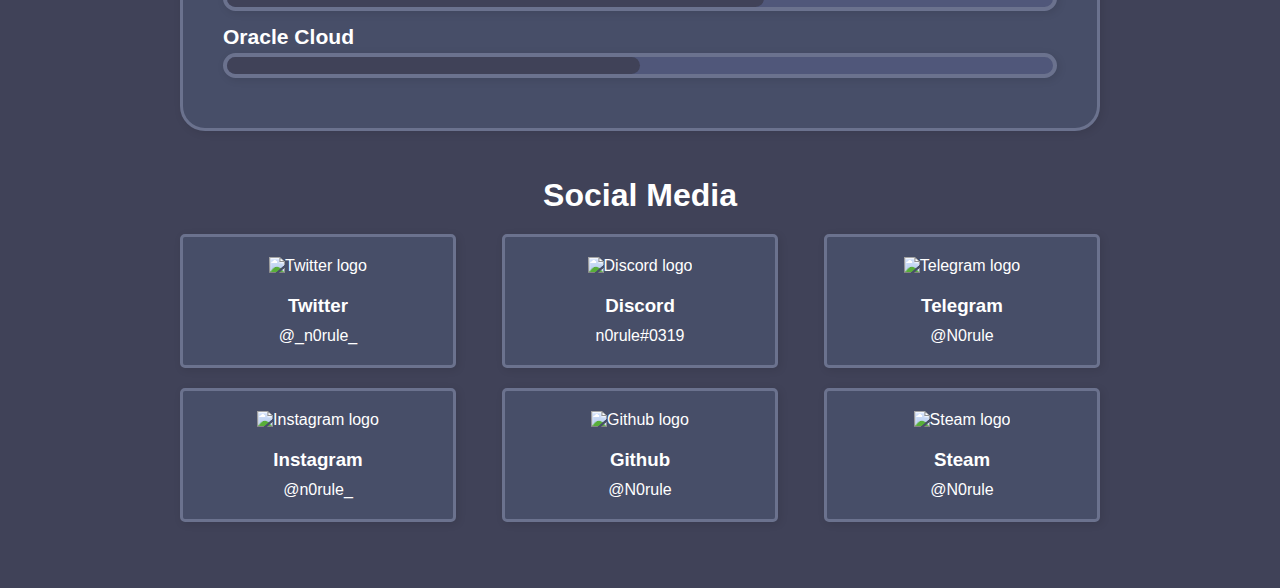
==== commit 0ef7658b: "new proj, some fixes" ====
--- a/index.html
+++ b/index.html
@@ -1,5 +1,5 @@
 <!DOCTYPE html>
-  <html lang="en">
+<html lang="en">
 <head>
   <title>N0rule Weebpage🫠</title>
   <!-- Favicon -->
@@ -40,11 +40,11 @@
   <meta name="twitter:title" content="N0rule Weebpage🫠">
   <meta name="twitter:description" content="Everything you need to know about N0rule">
   <meta name="twitter:image" content="/images/profile-picture.png">
-
   <!-- Other meta tags -->
   <meta charset="UTF-8">
-  <meta name="description" content="N0rule's Personal Website">
+  <meta name="description" content="N0rule's Personal Website showcasing projects and skills.">
   <meta name="author" content="N0rule">
+  <meta name="keywords" content="N0rule, portfolio, projects, skills, web development">
   <link rel="stylesheet" type="text/css" href="/style.css">
   <script src="/script.js"></script>
 </head>
@@ -96,7 +96,7 @@
         <div class="project-cards">
           <div class="projcard">
             <h2>Discord Bot</h2>
-            <div class="emi_bot_container">
+            <div class="projcard_сontainer">
               <img id="emi_bot" src="/images/emi_bot.png" alt="Bot Img">
               <p>Meet Emi, the ultimate discord companion! Emi is a feature-rich bot that offers a wide range of
                 functionalities, including administrative commands, music player, economy system, and fun commands. Emi
@@ -119,7 +119,7 @@
           </div>
           <div class="projcard">
             <h2>TizenOS OSC heart rate monitor for VRChat</h2>
-            <div class="emi_bot_container">
+            <div class="projcard_сontainer">
               <img id="emi_bot" src="/images/tizen_os_OSC.png" alt="Tizen OS OSC Image">
               <p>This tool leverages the capabilities of your TizenOS Watch to seamlessly
                 transmit Open Sound Control (OSC) messages of your heart rate directly into the virtual realm of VRChat.
@@ -136,114 +136,131 @@
             </div>
           </div>
           <div class="projcard">
+            <h2>Logitech G15 Applet</h2>
+            <div class="projcard_сontainer">
+              <img id="projects_img" src="/images/NanachiApplet.png" alt="Logi g15 NanachiApplet">
+              <p>A simple applet for my Logitech g15 keyboard display, it displays the current date and time, and a
+                little character who can look around and blink.</p>
+              <div class="download-button">
+                <a href="https://github.com/N0rule/NanachiApplet">
+                  <img src="https://cdn-icons-png.flaticon.com/512/2111/2111432.png" alt="Github logo">
+                  Github
+                </a>
+              </div>
+            </div>
+          </div>
+          <div class="projcard">
             <h2>N0rule Deck</h2>
-            <div class="emi_bot_container">
+            <div class="projcard_сontainer">
               <img id="projects_img" src="/images/n0rule_deck.png" alt="N0rule Deck Image">
-              <p>The N0rule Deck is not only compact and affordable but also offers unparalleled versatility and convenience. By
-                empowering users to assign macros to specific touch gestures, such as opening applications, adjusting volume, or
-                executing commands, this innovative device streamlines workflows and enhances productivity, making it an essential
-                tool for gamers, programmers, and anyone seeking to optimize their computing experience..</p>
-              </div>
-            </div>
-          </div>
-          <div class="projcard">
-            <h2>3D Models</h2>
-            <p>I've always been fascinated by the potential of virtual reality and the immersive experiences it offers.
-              That's why I jumped into the world of VRChat, a popular social VR platform where users can create and
-              share their own content.
-              <br><br>One of my first projects in VRChat was creating a series of custom avatars for users to use. I
-              aimed to create a diverse range of styles and themes, from fantasy characters to anime-inspired designs. I
-              put a lot of effort into the details of each model, making sure they were both unique and of high quality.
-              <br><br>Apart from VRChat avatars, I also enjoy creating 3D models for game development. I have worked on
-              several game projects in the past, creating characters, props, and environments for various game genres.
-              It's incredibly rewarding to see my models come to life in a game and be enjoyed by players.
-              <br><br>All my 3D models are created using Blender. I continuously improve my skills by learning new
-              techniques and experimenting with materials and lighting.
-            </p>
-            <img src="/images/render1.png" alt="3D Model 1">
-            <img src="/images/render2.png" alt="3D Model 2">
-            <img src="/images/render3.png" alt="3D Model 3">
-            <div style="margin-top: 20px;">
-              <video src="/video/Baphy_animation.mp4" autoplay loop muted playsinline alt="3D Model Animation">
-            </div>
-            <!-- <canvas id="model-viewer"></canvas> В Процессе.. -->
-          </div>
-          <div class="projcard">
-            <h2>Games</h2>
-            <p>Presenting "Zombie Shooter", a survival game developed using Unity. Players are challenged to fend off
-              waves of zombies with a selection of weapons, including a pistol, shotgun, rifle, and sniper rifle. Each
-              weapon possesses its own unique feature, adding a new dimension of strategy and thrill to the gameplay
-              experience.
-              <br><br>
-              For instance, the pistol is ideal for dispatching zombies at close range, while the shotgun excels at
-              taking out large groups of enemies. The rifle, equipped with a laser for improved accuracy, can be
-              utilized both in close and long-range battles. The sniper rifle, on the other hand, provides players with
-              a safe means of eliminating zombies from a distance.
-              <br><br>
-              In addition to weapons, players have access to a range of items, such as health packs and ammunition, to
-              enhance their chances of survival.
-            </p>
-            <div>
-              <video src="/video/game-video.mp4" autoplay loop muted playsinline alt="Game Video">
-            </div>
-          </div>
-          <div class="projcard" id="hosting">
-            <h2>Cloud Hosting Solutions</h2>
-            <p>I've had the privilege of utilizing Oracle Cloud for hosting various projects. One of my most notable
-              achievements has been the establishment and management of a Discord bot and a Minecraft server.<br><br>
-              To set up the Discord bot, I created a virtual machine on Oracle Cloud and installed the necessary
-              software and dependencies. I then configured the bot's settings to cater to the specific needs of my
-              community, and set up a MongoDB database to store user information and other data for the bot.<br><br>
-              I also established a Minecraft Purpur server using Oracle Cloud. This involved creating a virtual machine,
-              installing the necessary software and dependencies, and configuring the server settings to match the needs
-              of my community. Additionally, I installed various plugins to improve the gameplay experience for my
-              players. Hosting the Minecraft server on Oracle Cloud provided a valuable learning experience, as it
-              showcased the platform's flexibility and scalability.
-            </p>
-            <img src="/images/cloud1.png" alt="Cloud img 1">
-            <img src="/images/cloud2.png" alt="Cloud img 2">
-          </div>
+              <p>The N0rule Deck is not only compact and affordable but also offers unparalleled versatility and
+                convenience. By
+                empowering users to assign macros to specific touch gestures, such as opening applications, adjusting
+                volume, or
+                executing commands, this innovative device streamlines workflows and enhances productivity, making it an
+                essential
+                tool for gamers, programmers, and anyone seeking to optimize their computing experience.</p>
+            </div>
+          </div>
+        </div>
+        <div class="projcard">
+          <h2>3D Models</h2>
+          <p>I've always been fascinated by the potential of virtual reality and the immersive experiences it offers.
+            That's why I jumped into the world of VRChat, a popular social VR platform where users can create and
+            share their own content.
+            <br><br>One of my first projects in VRChat was creating a series of custom avatars for users to use. I
+            aimed to create a diverse range of styles and themes, from fantasy characters to anime-inspired designs. I
+            put a lot of effort into the details of each model, making sure they were both unique and of high quality.
+            <br><br>Apart from VRChat avatars, I also enjoy creating 3D models for game development. I have worked on
+            several game projects in the past, creating characters, props, and environments for various game genres.
+            It's incredibly rewarding to see my models come to life in a game and be enjoyed by players.
+            <br><br>All my 3D models are created using Blender. I continuously improve my skills by learning new
+            techniques and experimenting with materials and lighting.
+          </p>
+          <img src="/images/render1.png" alt="3D Model 1">
+          <img src="/images/render2.png" alt="3D Model 2">
+          <img src="/images/render3.png" alt="3D Model 3">
+          <div style="margin-top: 20px;">
+            <video src="/video/Baphy_animation.mp4" autoplay loop muted playsinline alt="3D Model Animation">
+          </div>
+          <!-- <canvas id="model-viewer"></canvas> В Процессе.. -->
+        </div>
+        <div class="projcard">
+          <h2>Games</h2>
+          <p>Presenting "Zombie Shooter", a survival game developed using Unity. Players are challenged to fend off
+            waves of zombies with a selection of weapons, including a pistol, shotgun, rifle, and sniper rifle. Each
+            weapon possesses its own unique feature, adding a new dimension of strategy and thrill to the gameplay
+            experience.
+            <br><br>
+            For instance, the pistol is ideal for dispatching zombies at close range, while the shotgun excels at
+            taking out large groups of enemies. The rifle, equipped with a laser for improved accuracy, can be
+            utilized both in close and long-range battles. The sniper rifle, on the other hand, provides players with
+            a safe means of eliminating zombies from a distance.
+            <br><br>
+            In addition to weapons, players have access to a range of items, such as health packs and ammunition, to
+            enhance their chances of survival.
+          </p>
+          <div>
+            <video src="/video/game-video.mp4" autoplay loop muted playsinline alt="Game Video">
+          </div>
+        </div>
+        <div class="projcard" id="hosting">
+          <h2>Cloud Hosting Solutions</h2>
+          <p>I've had the privilege of utilizing Oracle Cloud for hosting various projects. One of my most notable
+            achievements has been the establishment and management of a Discord bot and a Minecraft server.<br><br>
+            To set up the Discord bot, I created a virtual machine on Oracle Cloud and installed the necessary
+            software and dependencies. I then configured the bot's settings to cater to the specific needs of my
+            community, and set up a MongoDB database to store user information and other data for the bot.<br><br>
+            I also established a Minecraft Purpur server using Oracle Cloud. This involved creating a virtual machine,
+            installing the necessary software and dependencies, and configuring the server settings to match the needs
+            of my community. Additionally, I installed various plugins to improve the gameplay experience for my
+            players. Hosting the Minecraft server on Oracle Cloud provided a valuable learning experience, as it
+            showcased the platform's flexibility and scalability.
+          </p>
+          <img src="/images/cloud1.png" alt="Cloud img 1">
+          <img src="/images/cloud2.png" alt="Cloud img 2">
+        </div>
 
       </section>
       <section id="skills">
         <h2>Skills</h2>
         <div class="skills-container">
-            <div class="skill">
-                <h3>Unity</h3>
-                <div class="progress-bar-back">
-                    <div class="progress-bar-front" style="width: 54%;"></div>
-                </div>
-            </div>
-            <div class="skill">
-                <h3>Blender</h3>
-                <div class="progress-bar-back">
-                    <div class="progress-bar-front" style="width: 70%;"></div>
-                </div>
-            </div>
-            <div class="skill">
-                <h3>Html/CSS</h3>
-                <div class="progress-bar-back">
-                    <div class="progress-bar-front" style="width: 60%;"></div>
-                </div>
-            </div>
-            <div class="skill">
-                <h3>C++</h3>
-                <div class="progress-bar-back">
-                    <div class="progress-bar-front" style="width: 30%;"></div>
-                </div>
-            </div>
-            <div class="skill">
-                <h3>Node.js</h3>
-                <div class="progress-bar-back">
-                    <div class="progress-bar-front" style="width: 65%;"></div>
-                </div>
-            </div>
-            <div class="skill">
-                <h3>Oracle Cloud</h3>
-                <div class="progress-bar-back">
-                    <div class="progress-bar-front" style="width: 50%;"></div>
-                </div>
-            </div>
+          <div class="skill">
+            <h3>Unity</h3>
+            <div class="progress-bar-back">
+              <div class="progress-bar-front" style="width: 54%;"></div>
+            </div>
+          </div>
+          <div class="skill">
+            <h3>Blender</h3>
+            <div class="progress-bar-back">
+              <div class="progress-bar-front" style="width: 70%;"></div>
+            </div>
+          </div>
+          <div class="skill">
+            <h3>Html/CSS</h3>
+            <div class="progress-bar-back">
+              <div class="progress-bar-front" style="width: 60%;"></div>
+            </div>
+          </div>
+          <div class="skill">
+            <h3>C++</h3>
+            <div class="progress-bar-back">
+              <div class="progress-bar-front" style="width: 30%;"></div>
+            </div>
+          </div>
+          <div class="skill">
+            <h3>Node.js</h3>
+            <div class="progress-bar-back">
+              <div class="progress-bar-front" style="width: 65%;"></div>
+            </div>
+          </div>
+          <div class="skill">
+            <h3>Oracle Cloud</h3>
+            <div class="progress-bar-back">
+              <div class="progress-bar-front" style="width: 50%;"></div>
+            </div>
+          </div>
         </div>
       </section>
       <section id="social-media">
--- a/style.css
+++ b/style.css
@@ -31,6 +31,9 @@
   --fade: 80px;
 }
 
+html {
+  scroll-behavior: smooth;
+}
 /* theme colors */
 .dark {
   background-color: var(--dark-bg);
@@ -403,11 +406,33 @@
   grid-template-columns: repeat(auto-fit, minmax(100px, 1hr));
   white-space: nowrap;
   transition: background-color 0.5s,font-size 0.5s,color 1s;
+  
 }
 
 nav a:hover {
   font-size: 25px;
 }
+
+@media (max-width: 860px) {
+  nav a {
+    font-size: 25px;
+    padding: 5px;
+  }
+
+  nav a:hover {
+    font-size: 35px;
+  }
+
+  nav ul {
+    flex-direction: column;
+  }
+
+  nav {
+    padding: 8px;
+  }
+}
+
+
 
 /* ABOUT ME */
 
@@ -453,19 +478,19 @@
 
 }
 
-.emi_bot_container {
+.projcard_сontainer {
   width: 100%;
   
 }
 
-.emi_bot_container img {
+.projcard_сontainer img {
   float: left;
   width: 50%;
   display: block;
   transition: background-color 1s,border 1s;
 }
 
-.emi_bot_container p {
+.projcard_сontainer p {
   float: right;
   width: 64%;
   display: block;
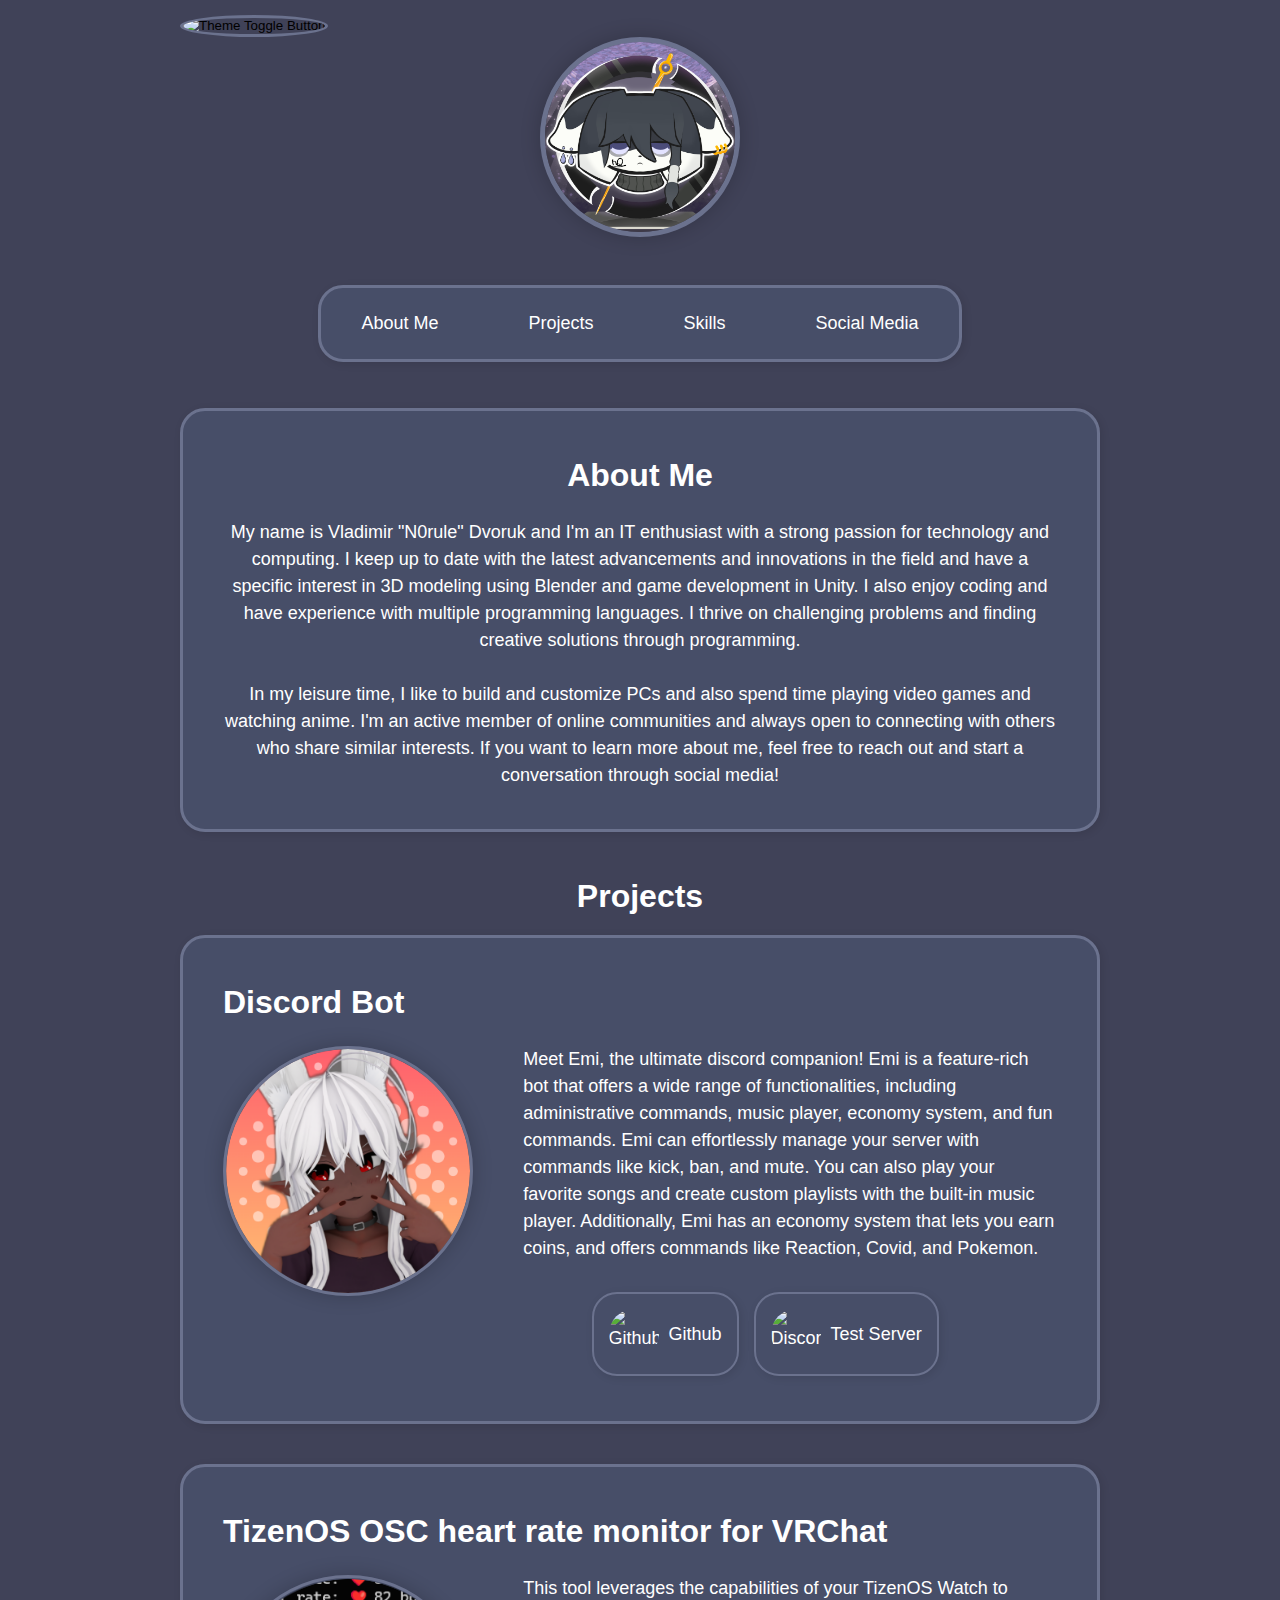
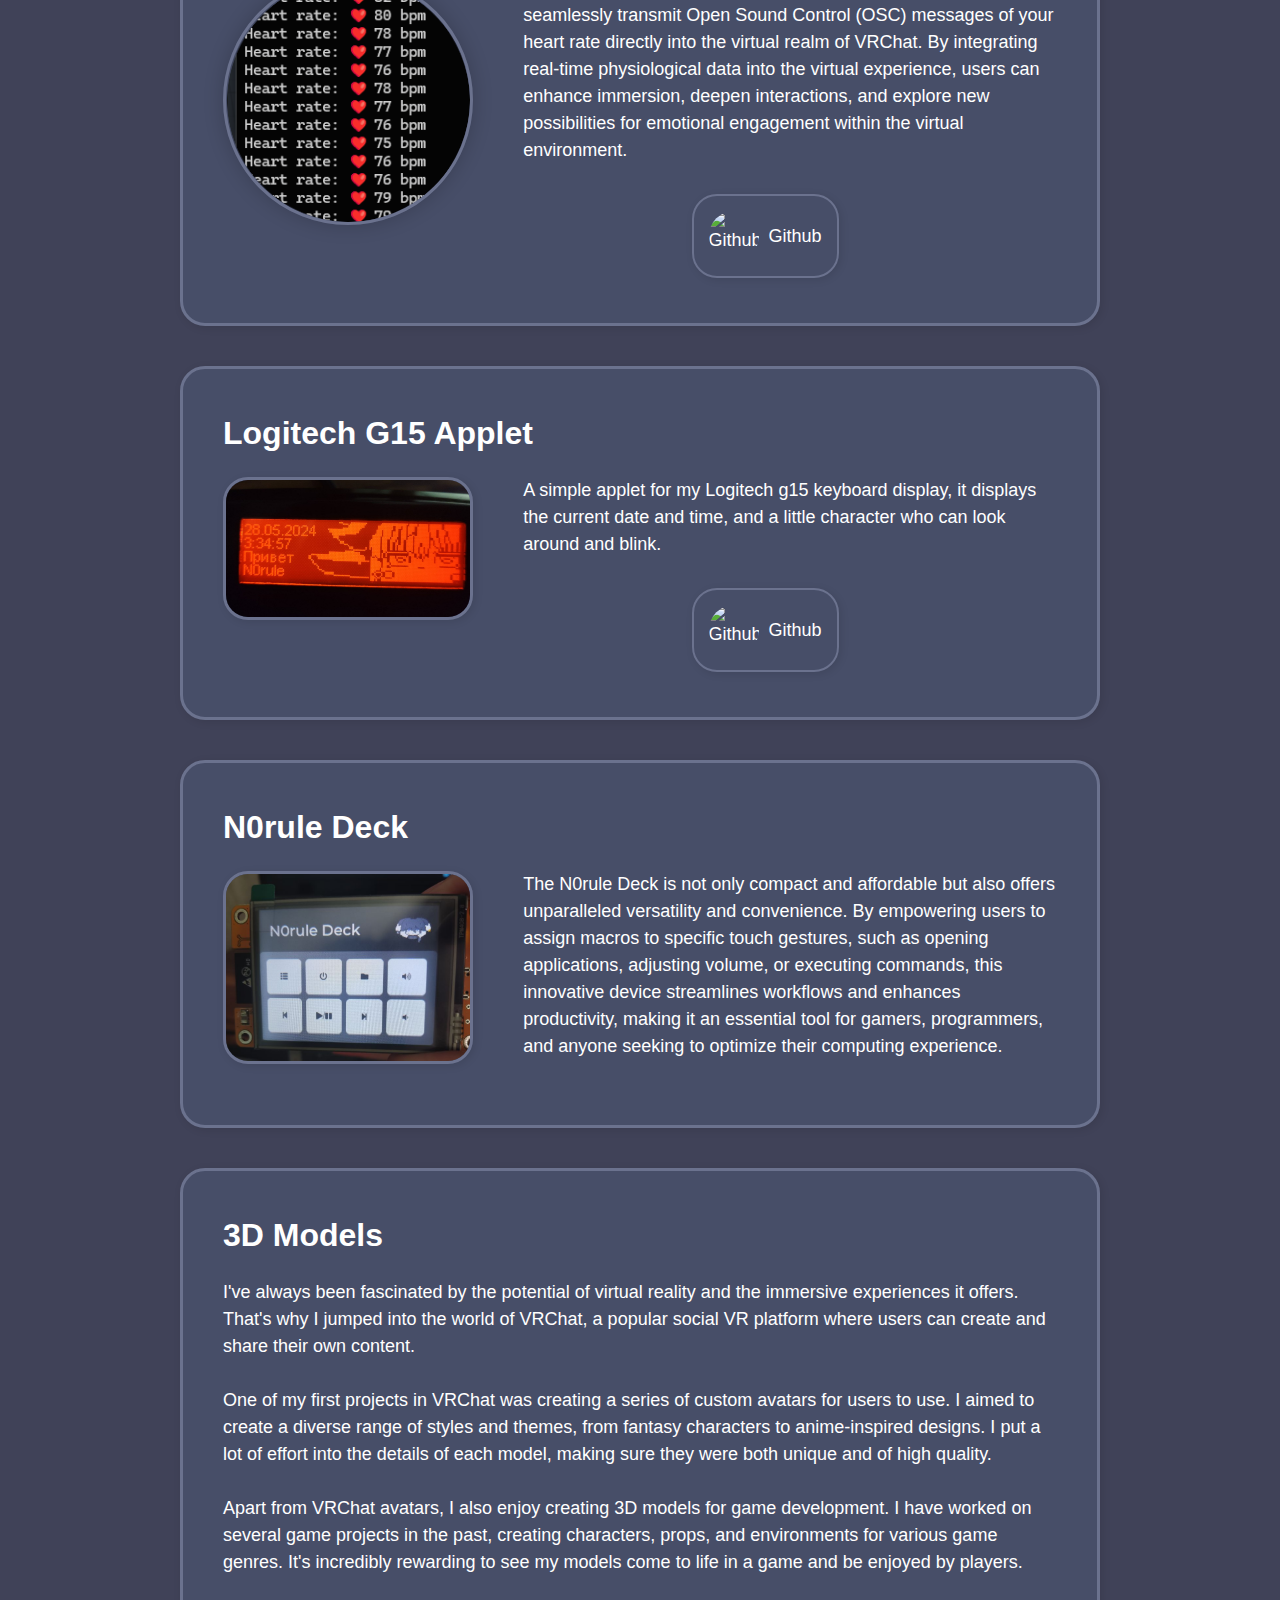
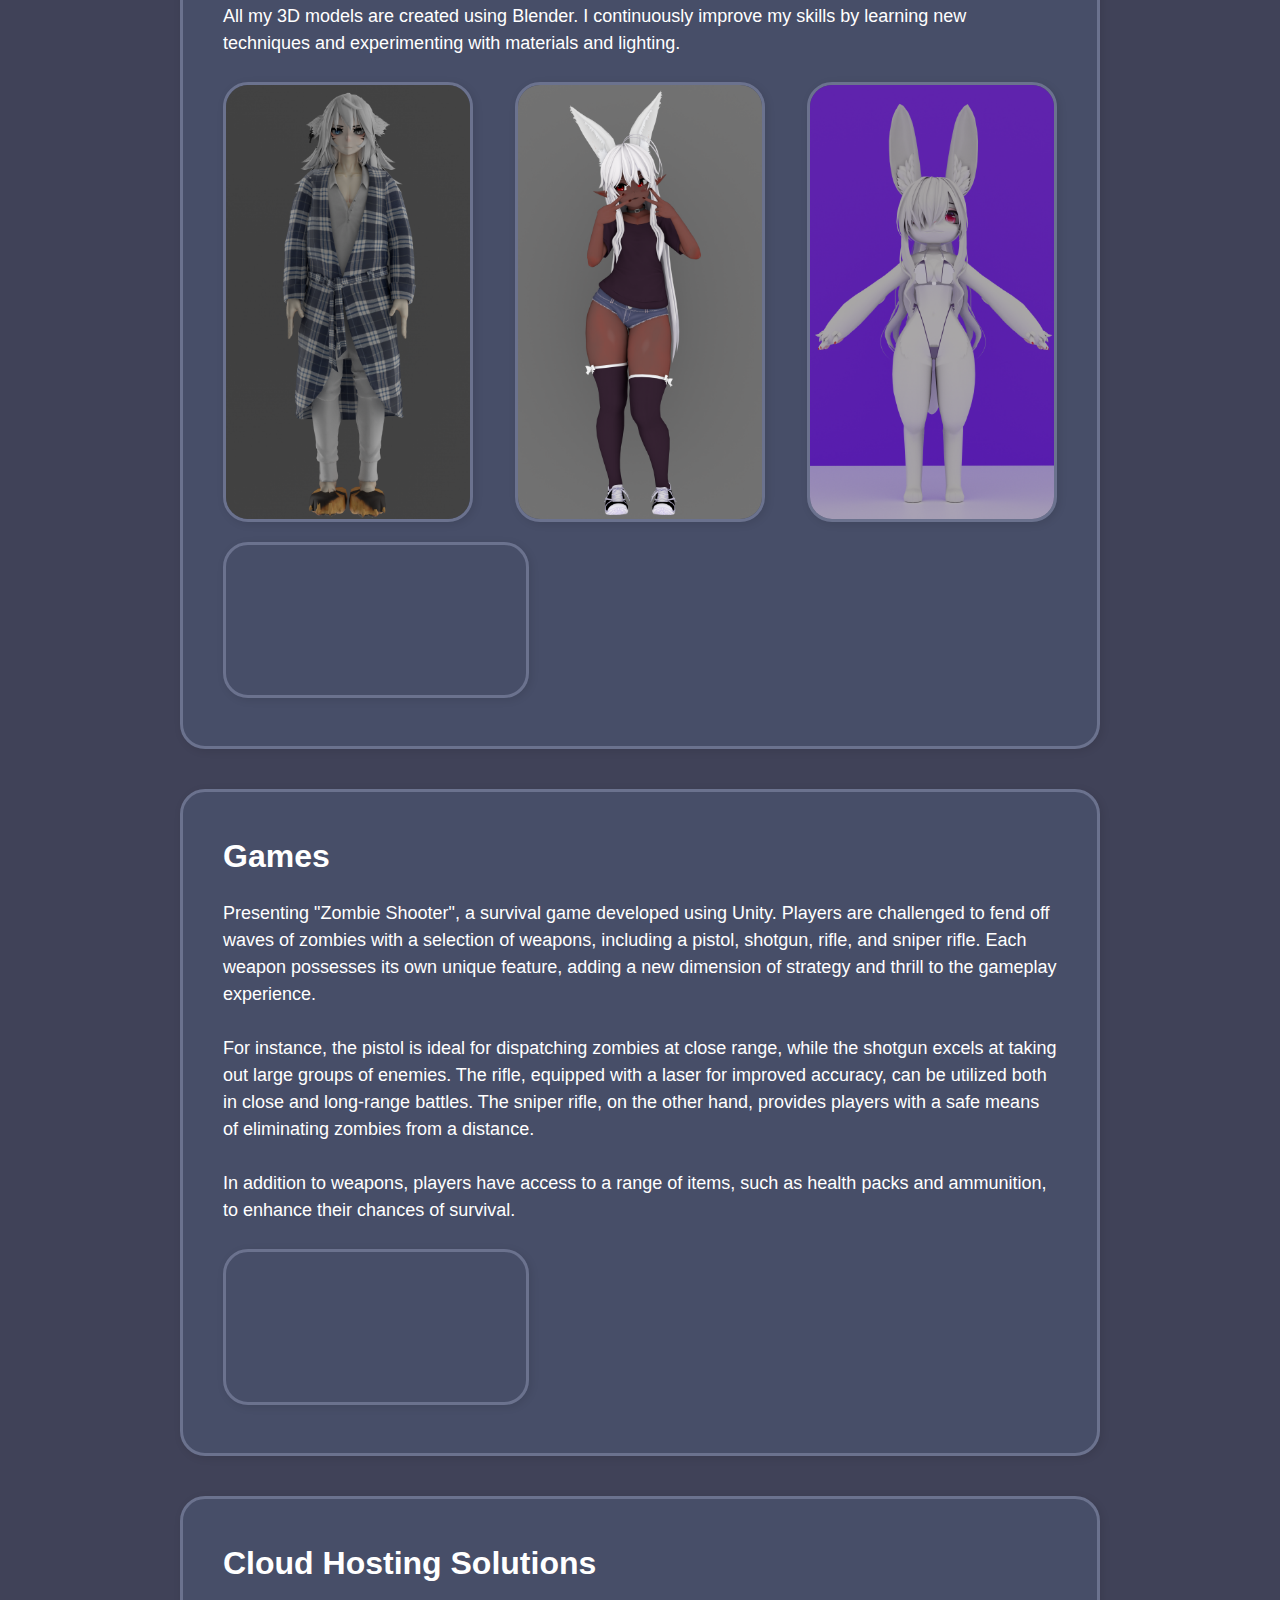
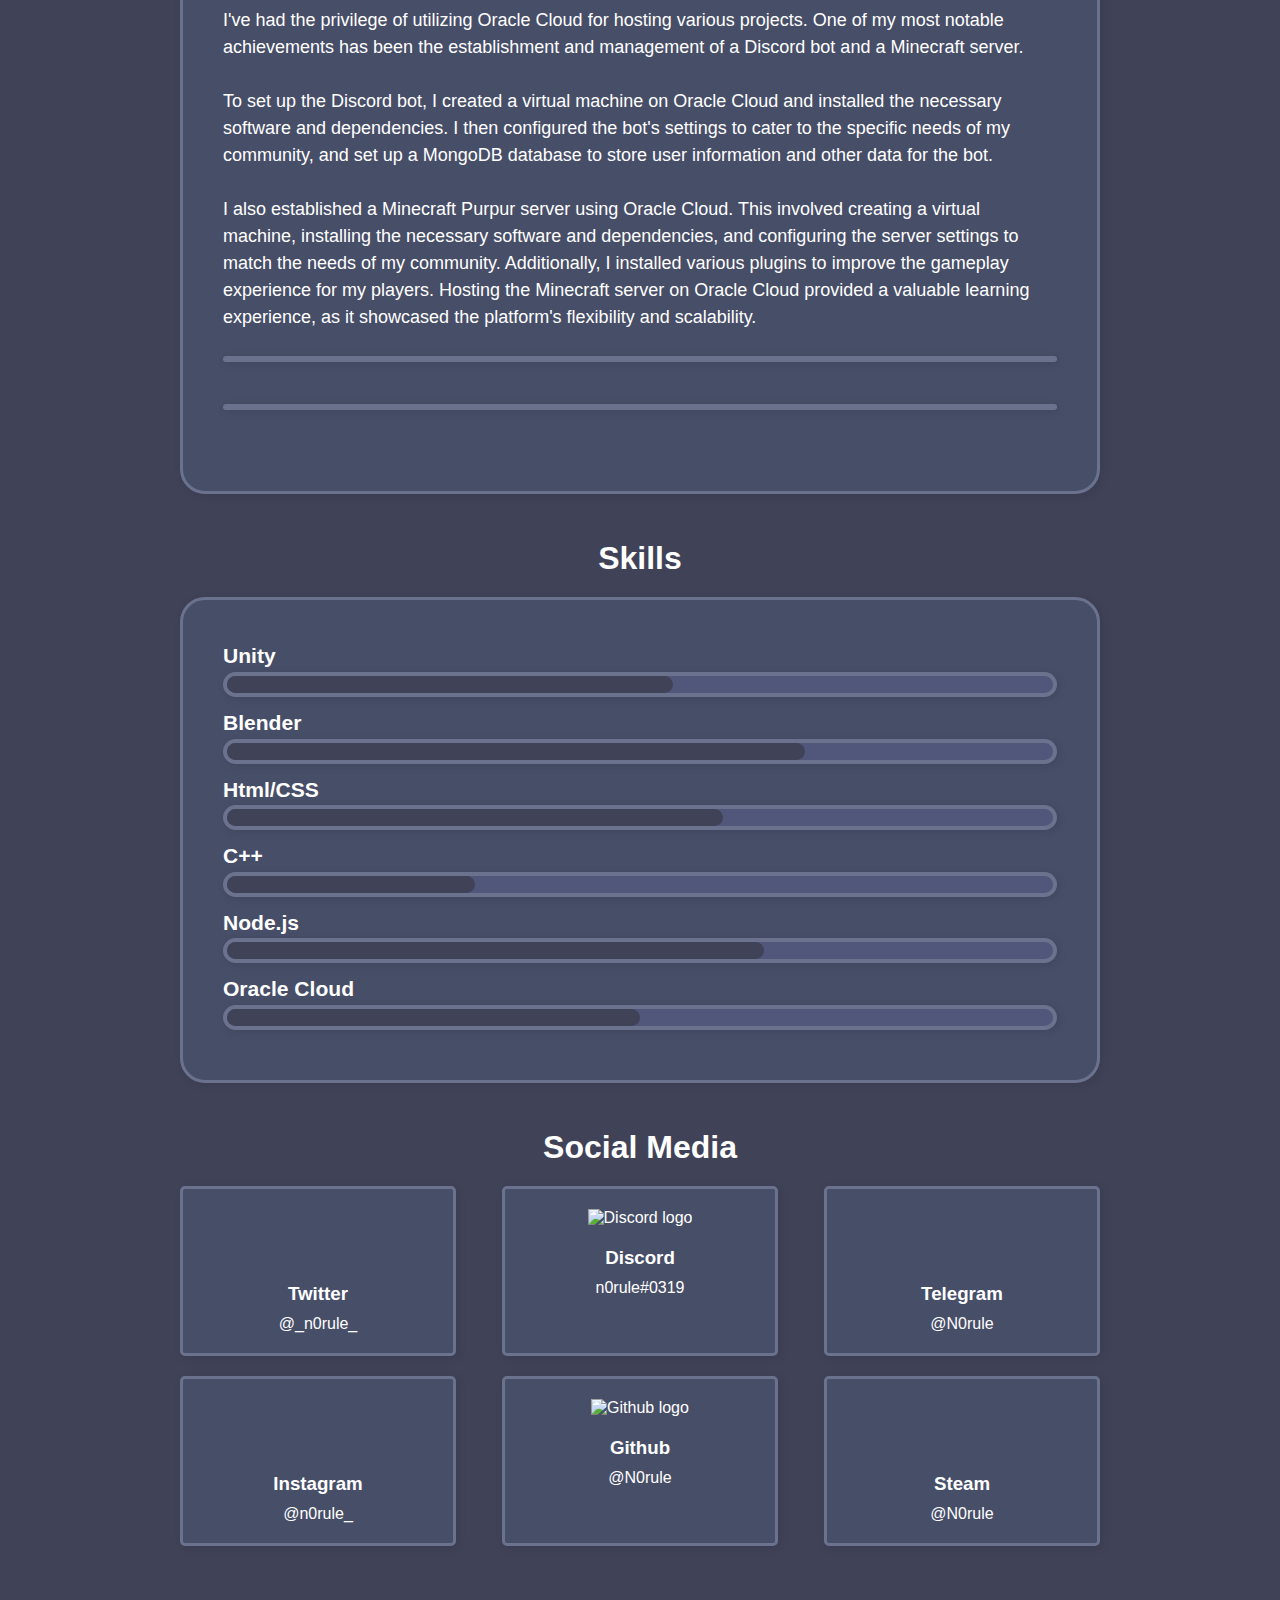
==== commit 0b15d8f7: "Some optimizations" ====
--- a/index.html
+++ b/index.html
@@ -63,11 +63,11 @@
 <body class="dark">
   <main>
     <div class="container">
-      <button id="theme-button">
-        <img src="https://cdn-icons-png.flaticon.com/512/1312/1312348.png" alt="theme-button" />
+      <button id="theme-button" aria-label="Toggle Theme">
+        <img src="https://cdn-icons-png.flaticon.com/512/1312/1312348.png" alt="Theme Toggle Button" loading="lazy" />
       </button>
       <div class="profile-picture-container">
-        <img src="/images/profile-picture.png" alt="N0rule's profile picture" id="profile-picture">
+        <img src="/images/profile-picture.png" alt="N0rule's profile picture" id="profile-picture" loading="lazy">
         <div class="pphidden-text">N0rule</div>
       </div>
       <nav>
@@ -97,7 +97,7 @@
           <div class="projcard">
             <h2>Discord Bot</h2>
             <div class="projcard_сontainer">
-              <img id="emi_bot" src="/images/emi_bot.png" alt="Bot Img">
+              <img id="emi_bot" src="/images/emi_bot.png" alt="Bot Img" loading="lazy">
               <p>Meet Emi, the ultimate discord companion! Emi is a feature-rich bot that offers a wide range of
                 functionalities, including administrative commands, music player, economy system, and fun commands. Emi
                 can effortlessly manage your server with commands like kick, ban, and mute. You can also play your
@@ -105,13 +105,13 @@
                 economy system that lets you earn coins, and offers commands like Reaction, Covid, and Pokemon.</p>
               <div class="download-button">
                 <a href="https://github.com/N0rule/emi-discord-bot">
-                  <img src="https://cdn-icons-png.flaticon.com/512/2111/2111432.png" alt="Github logo">
+                  <img src="https://cdn-icons-png.flaticon.com/512/2111/2111432.png" alt="Github logo" loading="lazy">
                   Github
                 </a>
               </div>
               <div class="download-button">
                 <a href="https://dsc.gg/servkorobka">
-                  <img src="https://cdn-icons-png.flaticon.com/512/5968/5968756.png" alt="Discord logo">
+                  <img src="https://cdn-icons-png.flaticon.com/512/5968/5968756.png" alt="Discord logo" loading="lazy">
                   Test Server
                 </a>
               </div>
@@ -129,7 +129,7 @@
                 interactions, and explore new possibilities for emotional engagement within the virtual environment.</p>
               <div class="download-button">
                 <a href="https://github.com/N0rule/vrc-osc-tizenos-hrm">
-                  <img src="https://cdn-icons-png.flaticon.com/512/2111/2111432.png" alt="Github logo">
+                  <img src="https://cdn-icons-png.flaticon.com/512/2111/2111432.png" alt="Github logo" loading="lazy">
                   Github
                 </a>
               </div>
@@ -138,12 +138,12 @@
           <div class="projcard">
             <h2>Logitech G15 Applet</h2>
             <div class="projcard_сontainer">
-              <img id="projects_img" src="/images/NanachiApplet.png" alt="Logi g15 NanachiApplet">
+              <img id="projects_img" src="/images/NanachiApplet.png" alt="Logi g15 NanachiApplet" loading="lazy">
               <p>A simple applet for my Logitech g15 keyboard display, it displays the current date and time, and a
                 little character who can look around and blink.</p>
               <div class="download-button">
                 <a href="https://github.com/N0rule/NanachiApplet">
-                  <img src="https://cdn-icons-png.flaticon.com/512/2111/2111432.png" alt="Github logo">
+                  <img src="https://cdn-icons-png.flaticon.com/512/2111/2111432.png" alt="Github logo" loading="lazy">
                   Github
                 </a>
               </div>
@@ -152,7 +152,7 @@
           <div class="projcard">
             <h2>N0rule Deck</h2>
             <div class="projcard_сontainer">
-              <img id="projects_img" src="/images/n0rule_deck.png" alt="N0rule Deck Image">
+              <img id="projects_img" src="/images/n0rule_deck.png" alt="N0rule Deck Image" loading="lazy">
               <p>The N0rule Deck is not only compact and affordable but also offers unparalleled versatility and
                 convenience. By
                 empowering users to assign macros to specific touch gestures, such as opening applications, adjusting
@@ -177,11 +177,11 @@
             <br><br>All my 3D models are created using Blender. I continuously improve my skills by learning new
             techniques and experimenting with materials and lighting.
           </p>
-          <img src="/images/render1.png" alt="3D Model 1">
-          <img src="/images/render2.png" alt="3D Model 2">
-          <img src="/images/render3.png" alt="3D Model 3">
+          <img src="/images/render1.png" alt="3D Model 1" loading="lazy">
+          <img src="/images/render2.png" alt="3D Model 2" loading="lazy">
+          <img src="/images/render3.png" alt="3D Model 3" loading="lazy">
           <div style="margin-top: 20px;">
-            <video src="/video/Baphy_animation.mp4" autoplay loop muted playsinline alt="3D Model Animation">
+            <video src="/video/Baphy_animation.mp4" autoplay loop muted playsinline alt="3D Model Animation" loading="lazy">
           </div>
           <!-- <canvas id="model-viewer"></canvas> В Процессе.. -->
         </div>
@@ -201,7 +201,7 @@
             enhance their chances of survival.
           </p>
           <div>
-            <video src="/video/game-video.mp4" autoplay loop muted playsinline alt="Game Video">
+            <video src="/video/game-video.mp4" autoplay loop muted playsinline alt="Game Video" loading="lazy">
           </div>
         </div>
         <div class="projcard" id="hosting">
@@ -217,8 +217,8 @@
             players. Hosting the Minecraft server on Oracle Cloud provided a valuable learning experience, as it
             showcased the platform's flexibility and scalability.
           </p>
-          <img src="/images/cloud1.png" alt="Cloud img 1">
-          <img src="/images/cloud2.png" alt="Cloud img 2">
+          <img src="/images/cloud1.png" alt="Cloud img 1" loading="lazy">
+          <img src="/images/cloud2.png" alt="Cloud img 2" loading="lazy">
         </div>
 
       </section>
@@ -268,42 +268,42 @@
         <div class="social-media-cards">
           <div class="mcard">
             <a href="https://twitter.com/_N0rule_">
-              <img src="https://cdn-icons-png.flaticon.com/512/733/733579.png" alt="Twitter logo">
+              <img src="https://cdn-icons-png.flaticon.com/512/733/733579.png" alt="Twitter logo" loading="lazy">
               <h3>Twitter</h3>
               @_n0rule_
             </a>
           </div>
           <div class="mcard">
             <a href="https://discord.com/invite/KDCa8dczVW">
-              <img src="https://cdn-icons-png.flaticon.com/512/5968/5968756.png" alt="Discord logo">
+              <img src="https://cdn-icons-png.flaticon.com/512/5968/5968756.png" alt="Discord logo" loading="lazy">
               <h3>Discord</h3>
               n0rule#0319
             </a>
           </div>
           <div class="mcard">
             <a href="https://telegram.me/N0rule">
-              <img src="https://cdn-icons-png.flaticon.com/512/2111/2111646.png" alt="Telegram logo">
+              <img src="https://cdn-icons-png.flaticon.com/512/2111/2111646.png" alt="Telegram logo" loading="lazy">
               <h3>Telegram</h3>
               @N0rule
             </a>
           </div>
           <div class="mcard">
             <a href="https://www.instagram.com/n0rule_">
-              <img src="https://cdn-icons-png.flaticon.com/512/174/174855.png" alt="Instagram logo">
+              <img src="https://cdn-icons-png.flaticon.com/512/174/174855.png" alt="Instagram logo" loading="lazy">
               <h3>Instagram</h3>
               @n0rule_
             </a>
           </div>
           <div class="mcard">
             <a href="https://github.com/N0rule">
-              <img src="https://cdn-icons-png.flaticon.com/512/2111/2111432.png" alt="Github logo">
+              <img src="https://cdn-icons-png.flaticon.com/512/2111/2111432.png" alt="Github logo" loading="lazy">
               <h3>Github</h3>
               @N0rule
             </a>
           </div>
           <div class="mcard">
             <a href="https://steamcommunity.com/id/N0rule">
-              <img src="https://cdn-icons-png.flaticon.com/512/3670/3670382.png" alt="Steam logo">
+              <img src="https://cdn-icons-png.flaticon.com/512/3670/3670382.png" alt="Steam logo" loading="lazy">
               <h3>Steam</h3>
               @N0rule
             </a>
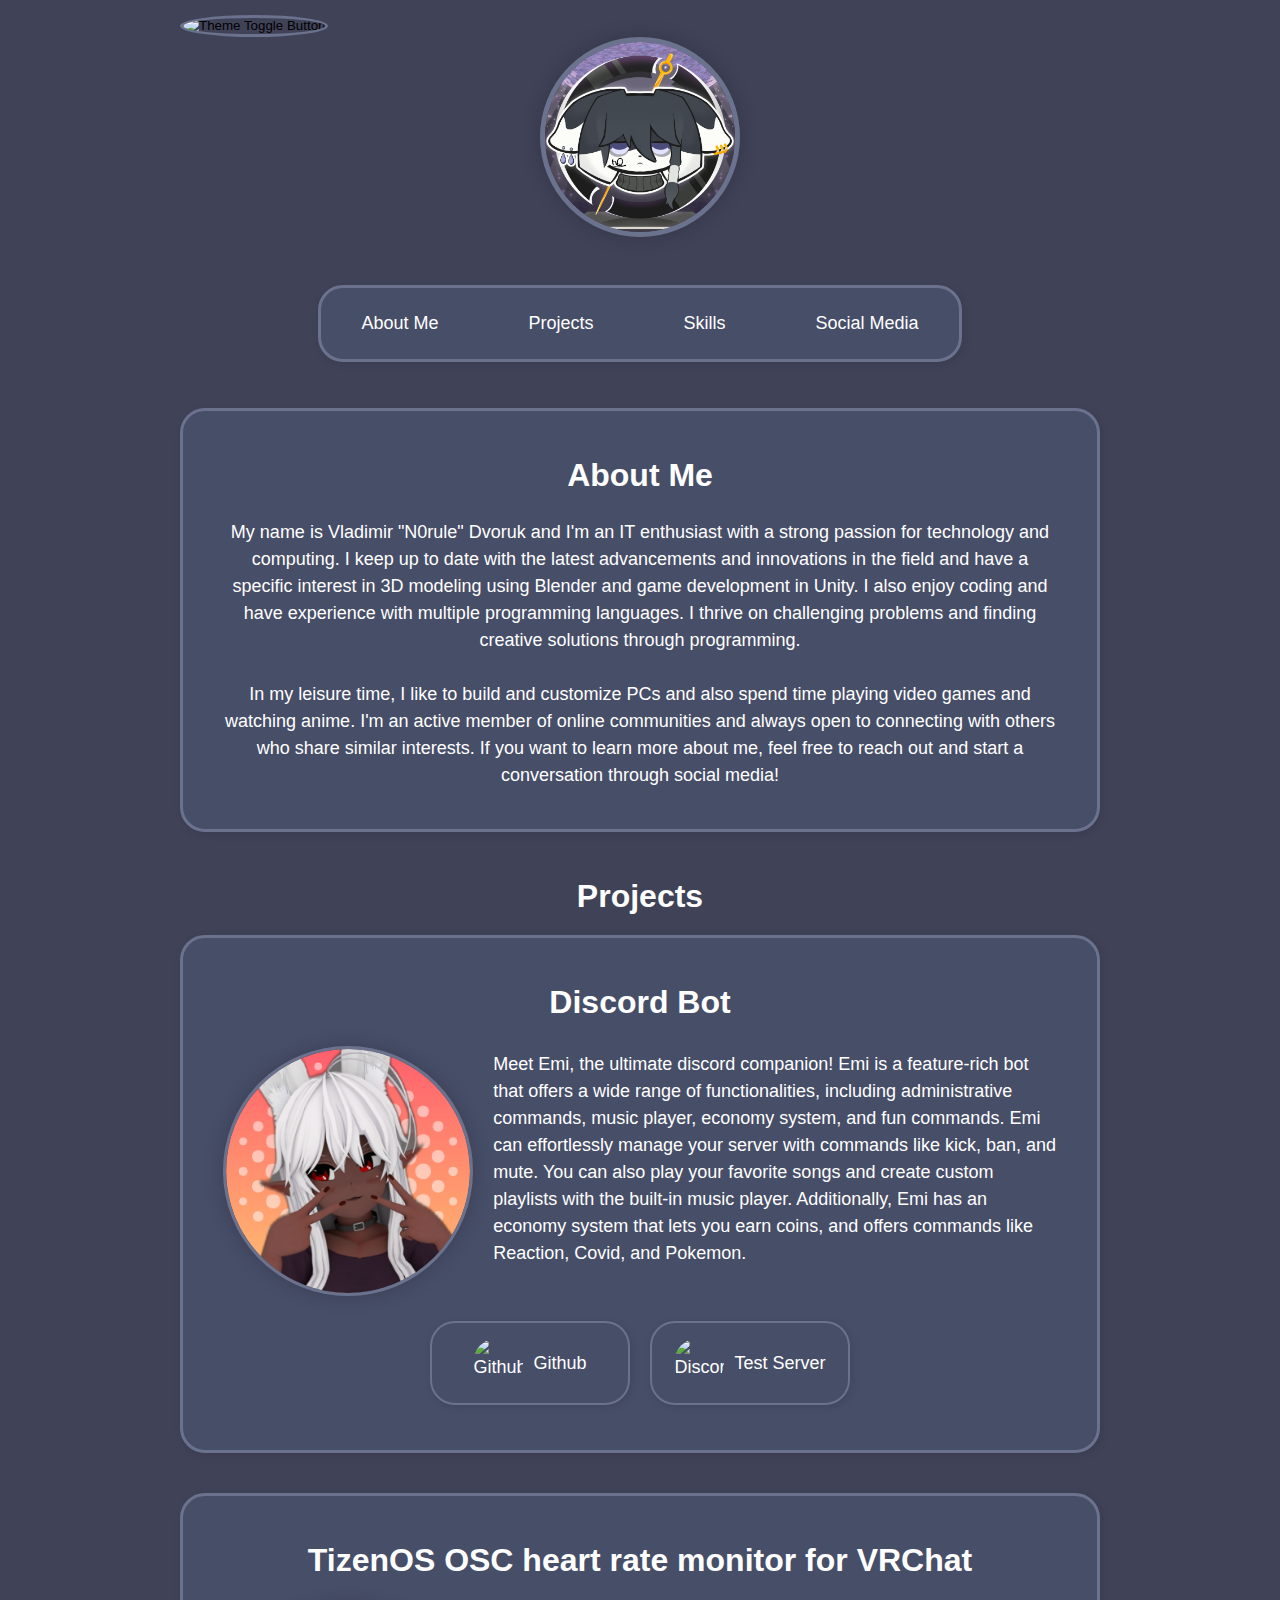
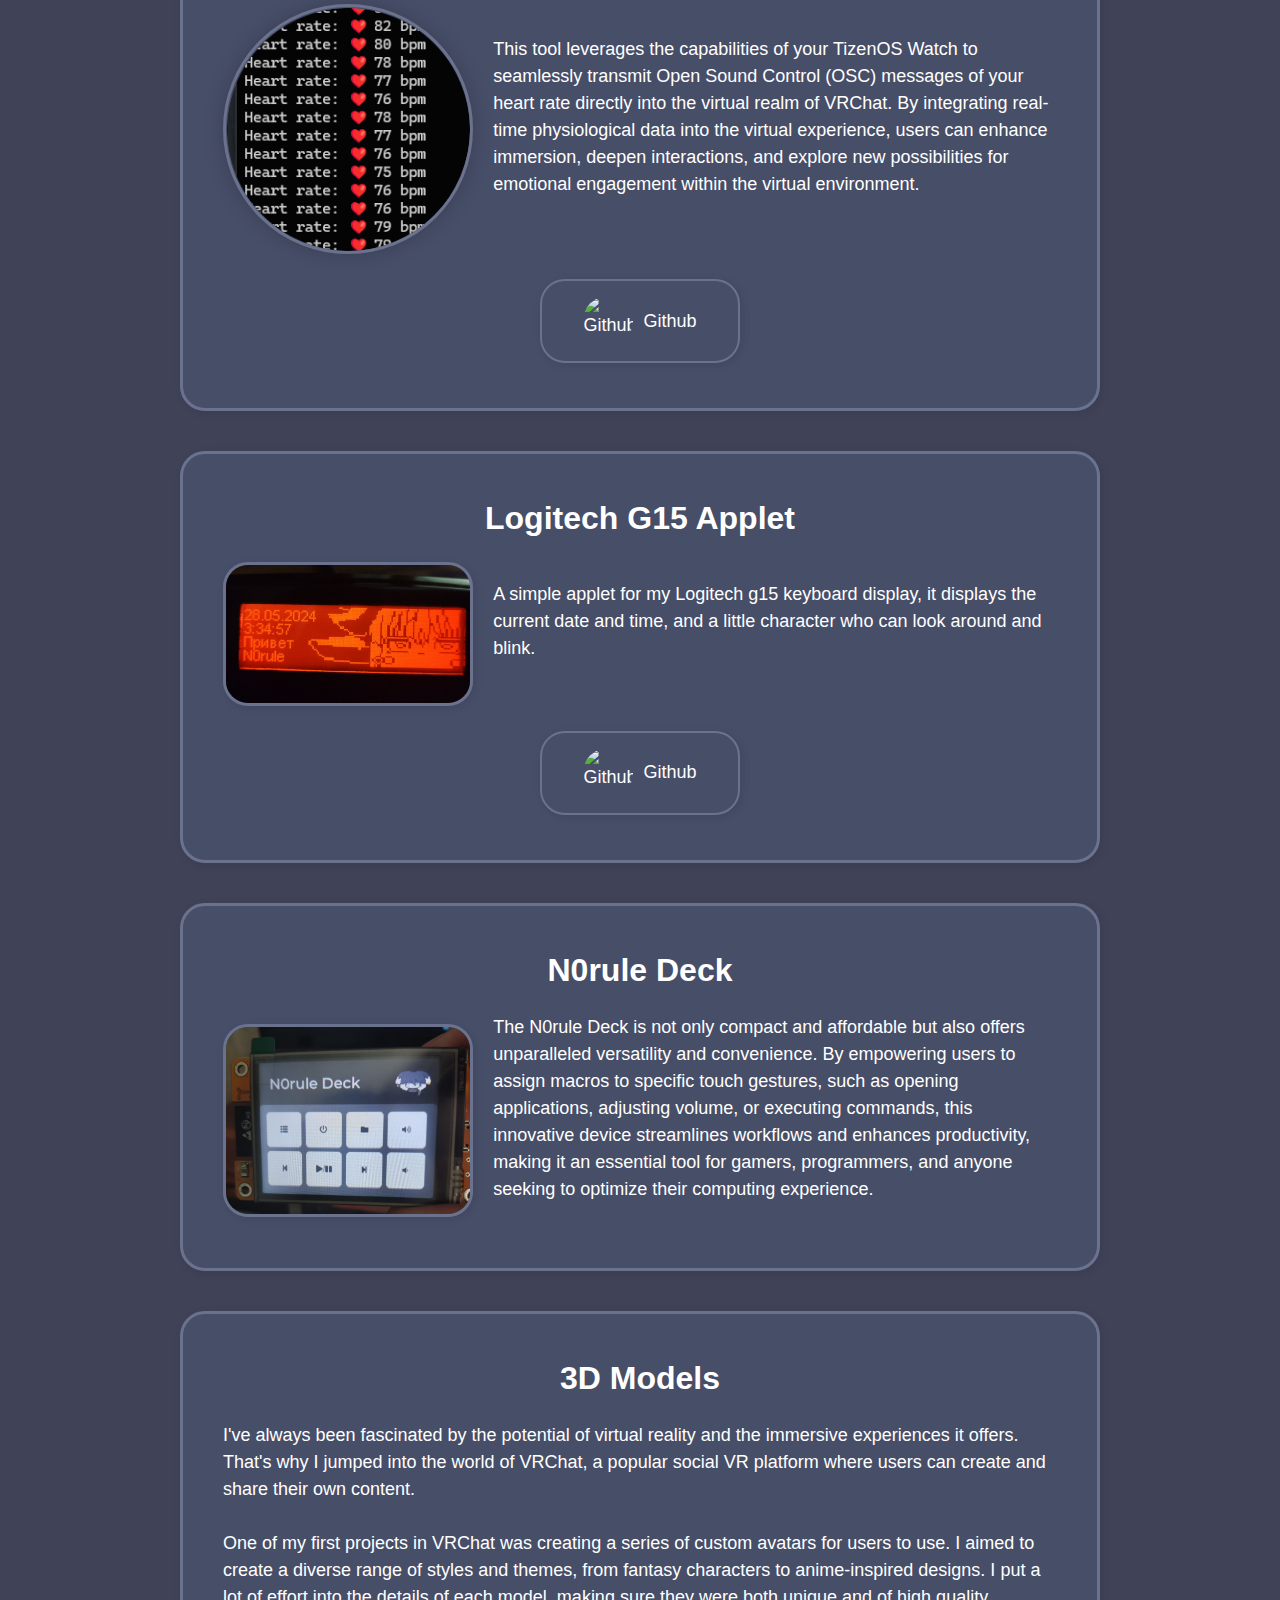
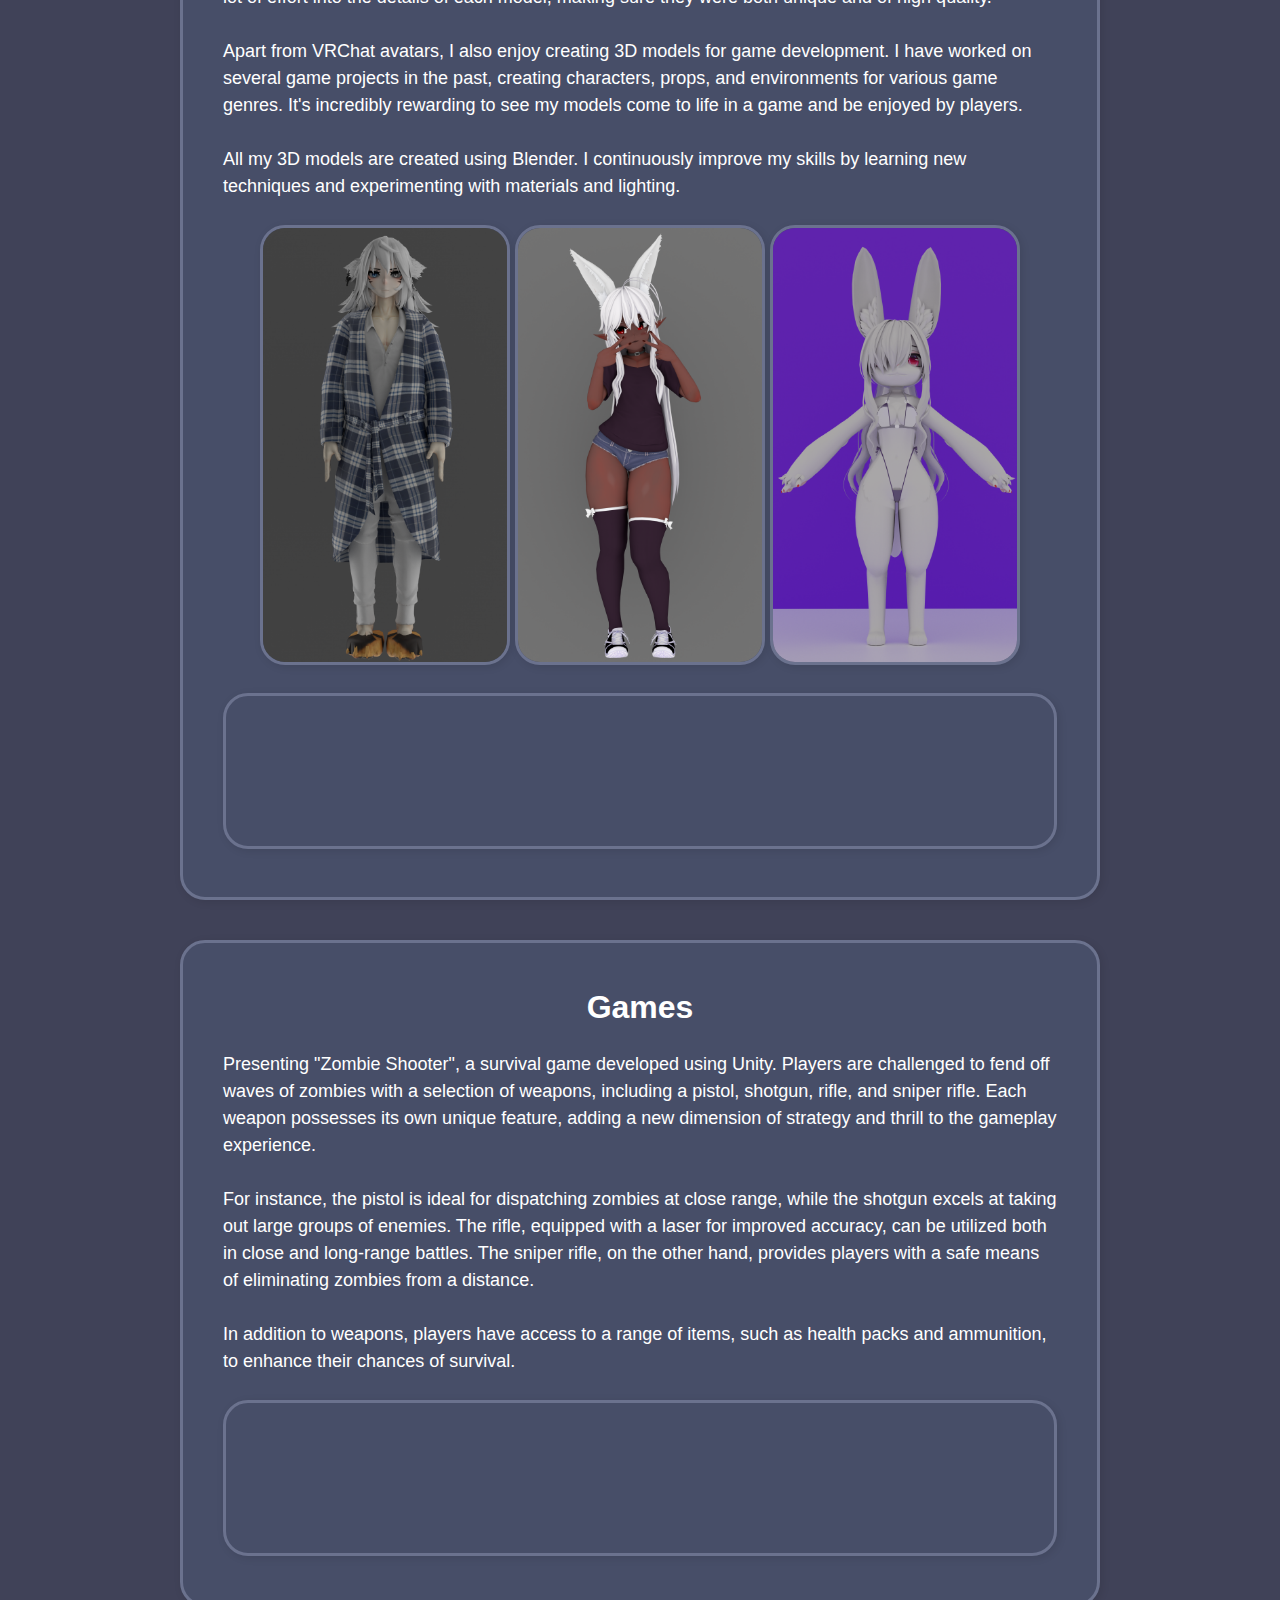
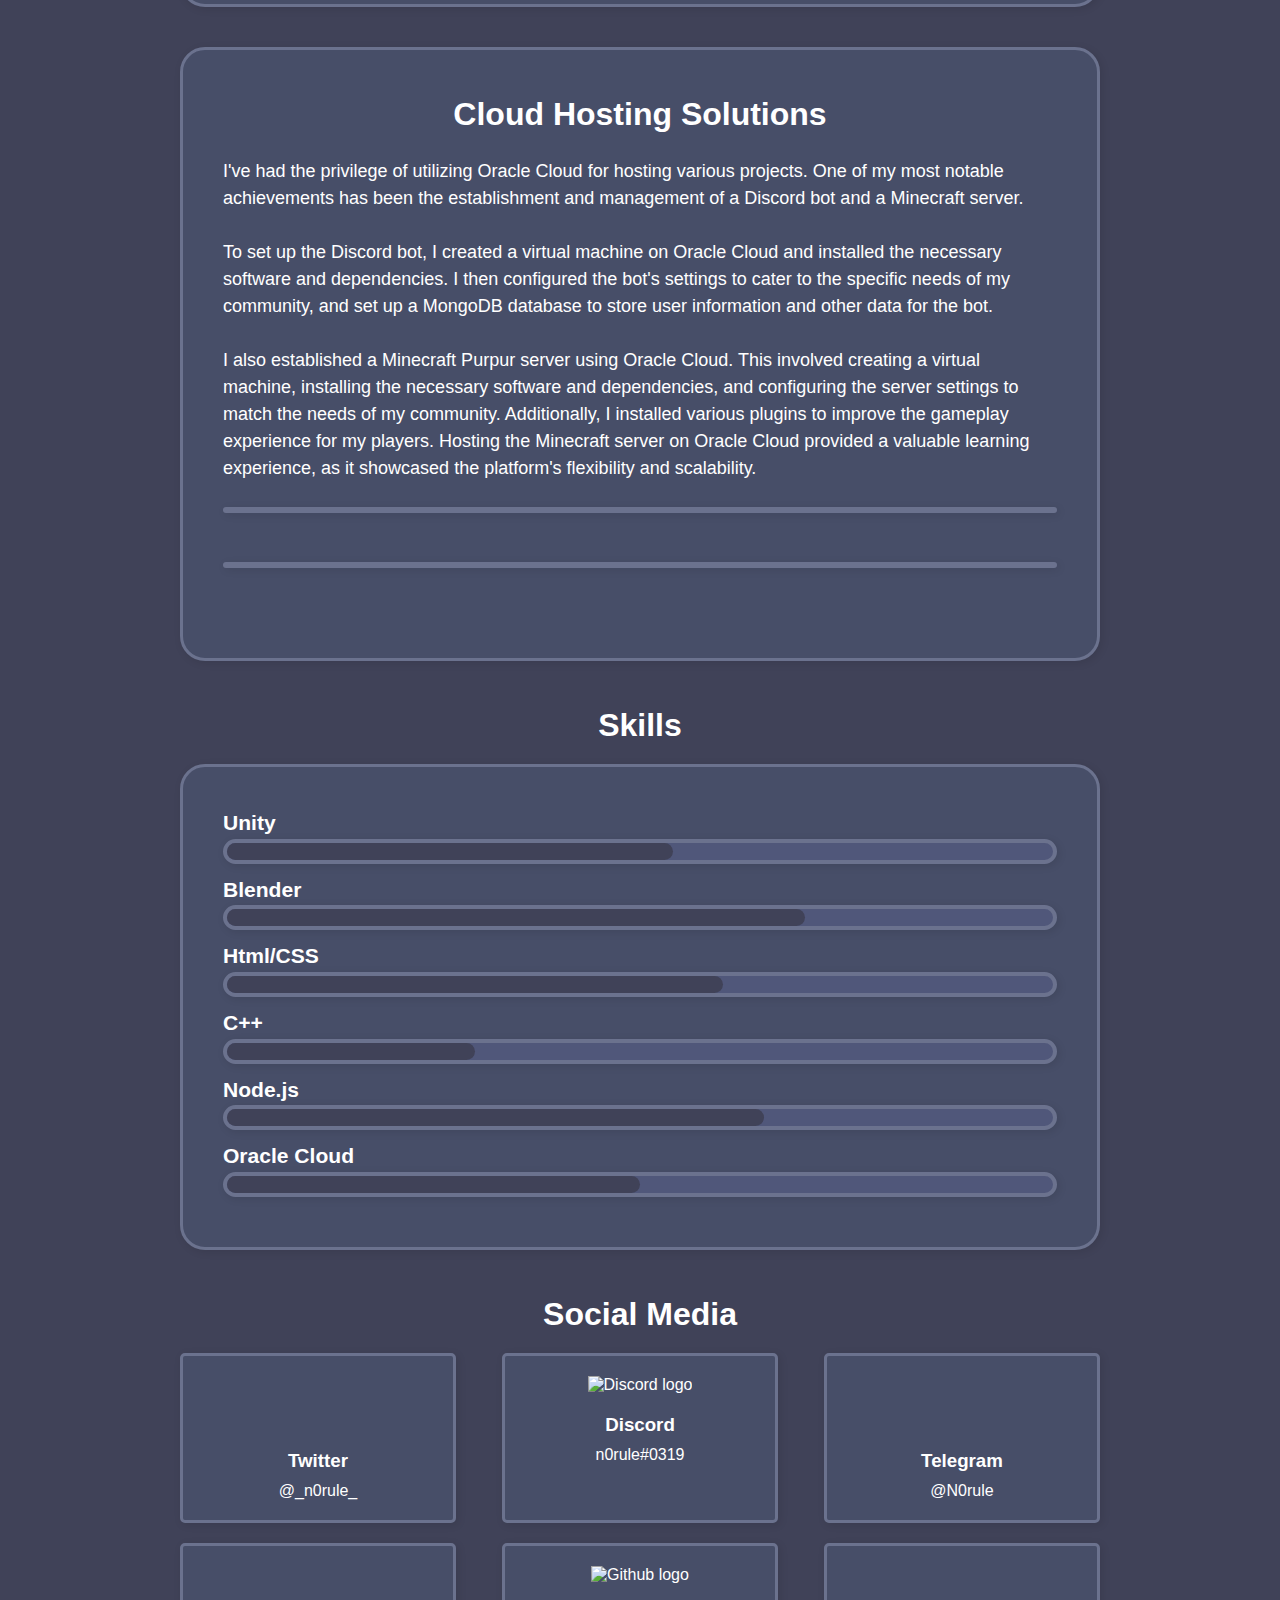
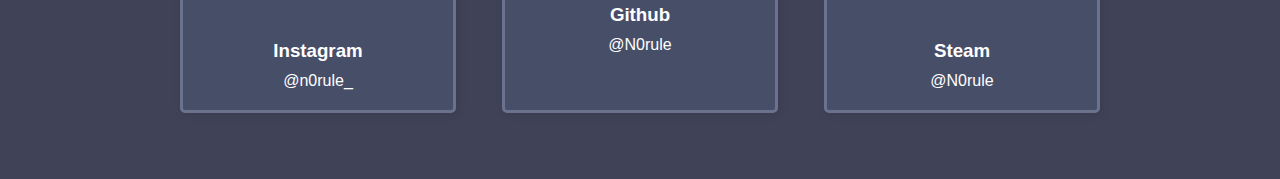
==== commit 2870f0f5: "Fixed Pading issues" ====
--- a/index.html
+++ b/index.html
@@ -103,7 +103,9 @@
                 can effortlessly manage your server with commands like kick, ban, and mute. You can also play your
                 favorite songs and create custom playlists with the built-in music player. Additionally, Emi has an
                 economy system that lets you earn coins, and offers commands like Reaction, Covid, and Pokemon.</p>
-              <div class="download-button">
+              </div>
+              <div class="download-buttons">
+                <div class="download-button">
                 <a href="https://github.com/N0rule/emi-discord-bot">
                   <img src="https://cdn-icons-png.flaticon.com/512/2111/2111432.png" alt="Github logo" loading="lazy">
                   Github
@@ -127,6 +129,8 @@
                 integrating real-time physiological data into the virtual experience, users can enhance immersion,
                 deepen
                 interactions, and explore new possibilities for emotional engagement within the virtual environment.</p>
+              </div>
+              <div class="download-buttons">
               <div class="download-button">
                 <a href="https://github.com/N0rule/vrc-osc-tizenos-hrm">
                   <img src="https://cdn-icons-png.flaticon.com/512/2111/2111432.png" alt="Github logo" loading="lazy">
@@ -141,6 +145,8 @@
               <img id="projects_img" src="/images/NanachiApplet.png" alt="Logi g15 NanachiApplet" loading="lazy">
               <p>A simple applet for my Logitech g15 keyboard display, it displays the current date and time, and a
                 little character who can look around and blink.</p>
+              </div>
+              <div class="download-buttons">
               <div class="download-button">
                 <a href="https://github.com/N0rule/NanachiApplet">
                   <img src="https://cdn-icons-png.flaticon.com/512/2111/2111432.png" alt="Github logo" loading="lazy">
--- a/style.css
+++ b/style.css
@@ -319,10 +319,6 @@
 #theme-button:hover{
   transform: scale(1.2);
 }
-
-
-
-
 
 #theme-button img {
   border-radius: 50%;
@@ -466,10 +462,7 @@
   box-shadow: 2px 2px 8px rgba(0, 0, 0, 0.1);
   padding: 40px;
   margin-bottom: 40px;
-  display: flex;
-  flex-wrap: wrap;
-  justify-content: space-between;
-  transition: background-color 1s,border 1s;
+  transition: background-color 1s, border 1s;
 }
 
 .projcard p {
@@ -479,22 +472,24 @@
 }
 
 .projcard_сontainer {
-  width: 100%;
-  
+  display: flex;
+  flex-wrap: wrap;
+  gap: 20px;
+  justify-content: center;
+  align-items: center;
+  transition: transform 0.5s;
 }
 
 .projcard_сontainer img {
-  float: left;
-  width: 50%;
-  display: block;
-  transition: background-color 1s,border 1s;
+  max-width: 100%;
+  height: auto;
+  border-radius: 25px;
+  transition: background-color 1s, border 1s, transform 0.5s;
 }
 
 .projcard_сontainer p {
-  float: right;
-  width: 64%;
-  display: block;
-  text-align: left;
+  flex: 1;
+  min-width: 200px;
 }
 
 
@@ -517,34 +512,48 @@
   z-index: 1;
 }
 
+.download-buttons {
+  width: 100%;
+  display: flex;
+  flex-wrap: wrap;
+  justify-content: center;
+  gap: 10px;
+  margin-top: 20px;
+}
+
 .download-button {
-  padding: 15px 15px;
+  flex: 1;
+  min-width: 150px;
+  max-width: 200px;
+  padding: 15px;
   margin: 5px;
   text-decoration: none;
   font-size: 18px;
   border-radius: 25px;
   box-shadow: 2px 2px 8px rgba(0, 0, 0, 0.1);
-  transition: background-color 0.5s,border 1s,font-size 0.5s,transform 0.5s;
+  transition: background-color 0.5s, border 1s, font-size 0.5s, transform 0.5s;
+  display: flex;
+  justify-content: center;
   align-items: center;
-  position: relative;
-  display: inline-block;
-  flex-wrap: wrap;
-  justify-content: space-between;
-}
-
-.download-button img{
+}
+
+.download-button img {
   border-radius: 50%;
   height: 50px;
   width: 50px;
-  margin-right: 10px;  
-  box-shadow: 0px 0px 0px;
-}
-
-.download-button a{
+  margin-right: 10px;
+  box-shadow: none;
+  flex-shrink: 0;
+}
+
+.download-button a {
   text-decoration: none;
   transition: color 1s;
-   display: flex;
+  display: flex;
   align-items: center;
+  justify-content: center;
+  width: 100%;
+  height: 100%;
 }
 
 .download-button:hover{
@@ -561,6 +570,19 @@
   margin-bottom: 5%;
 
 }
+
+@media (max-width: 768px) {
+  .projcard_сontainer {
+    flex-direction: column;
+  }
+
+  .projcard_сontainer img {
+    min-width: 45%;
+  }
+
+
+}
+
 
 
 .projcard video {
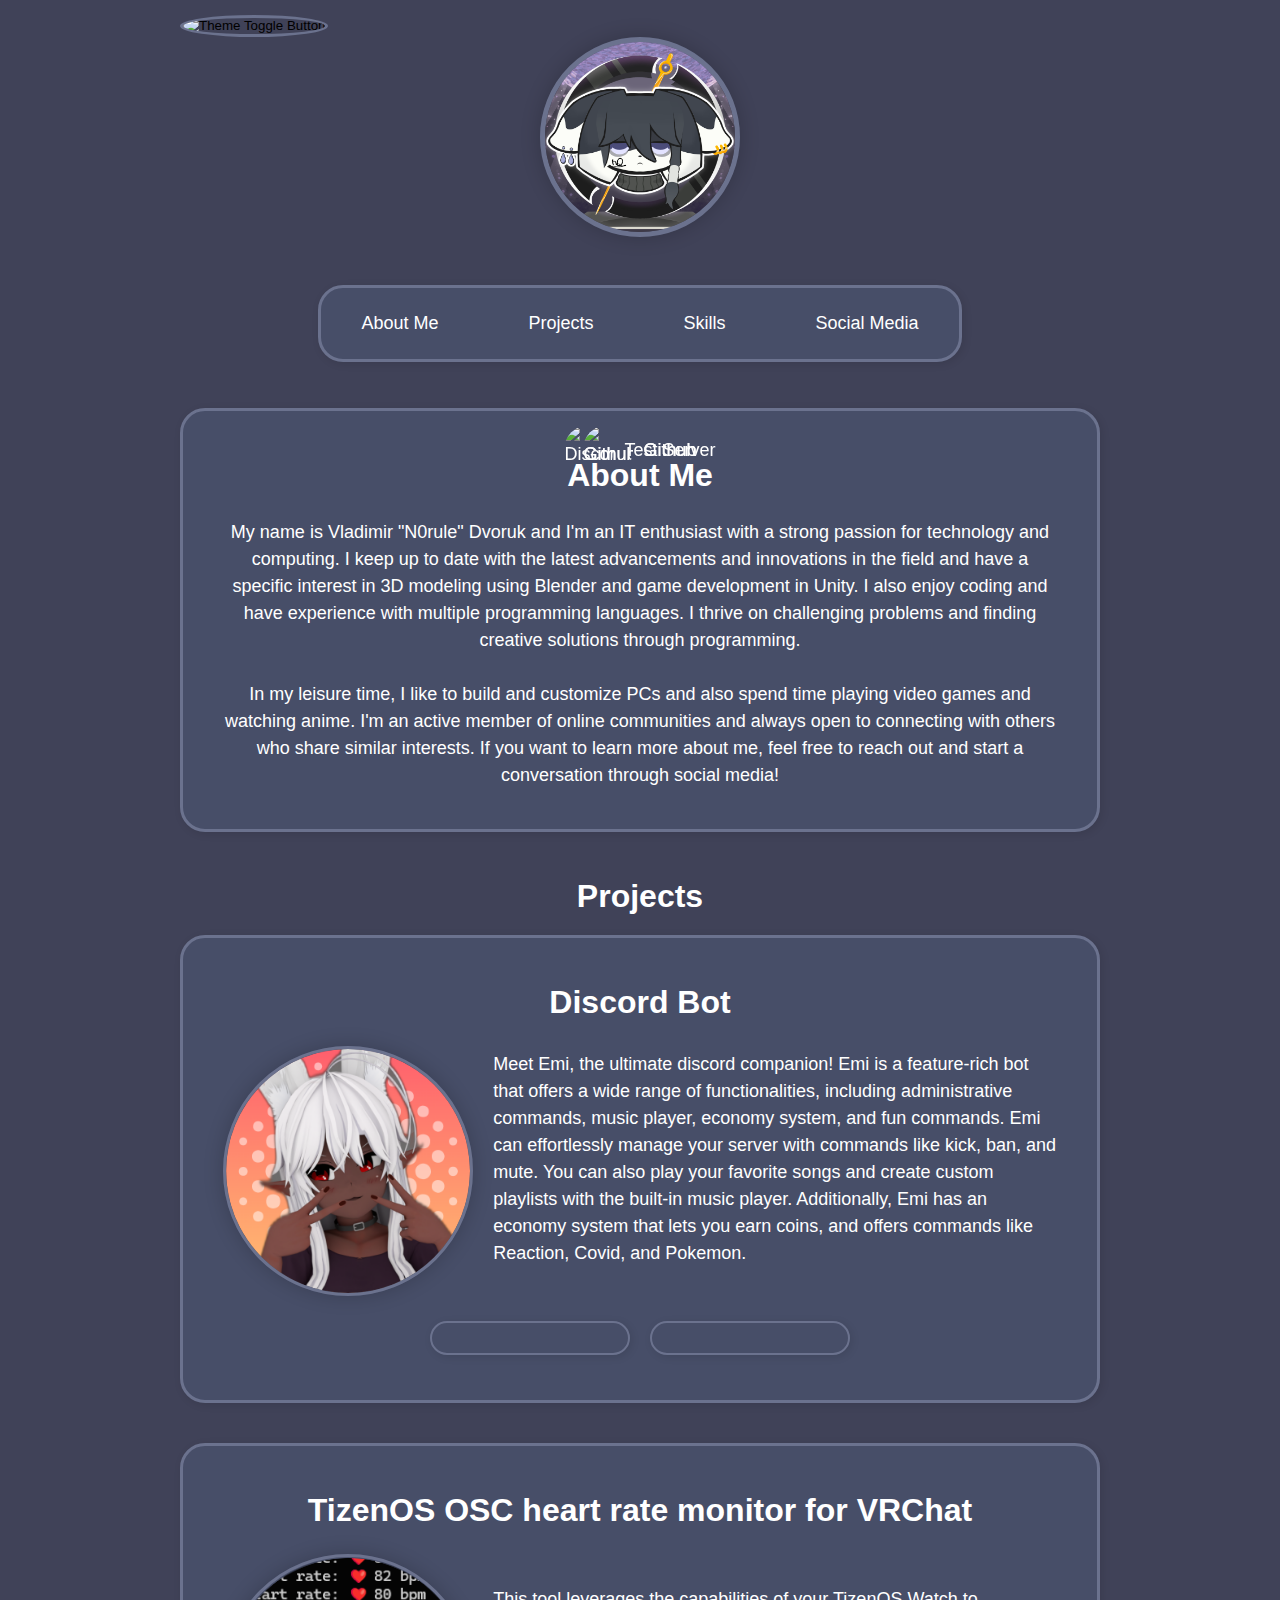
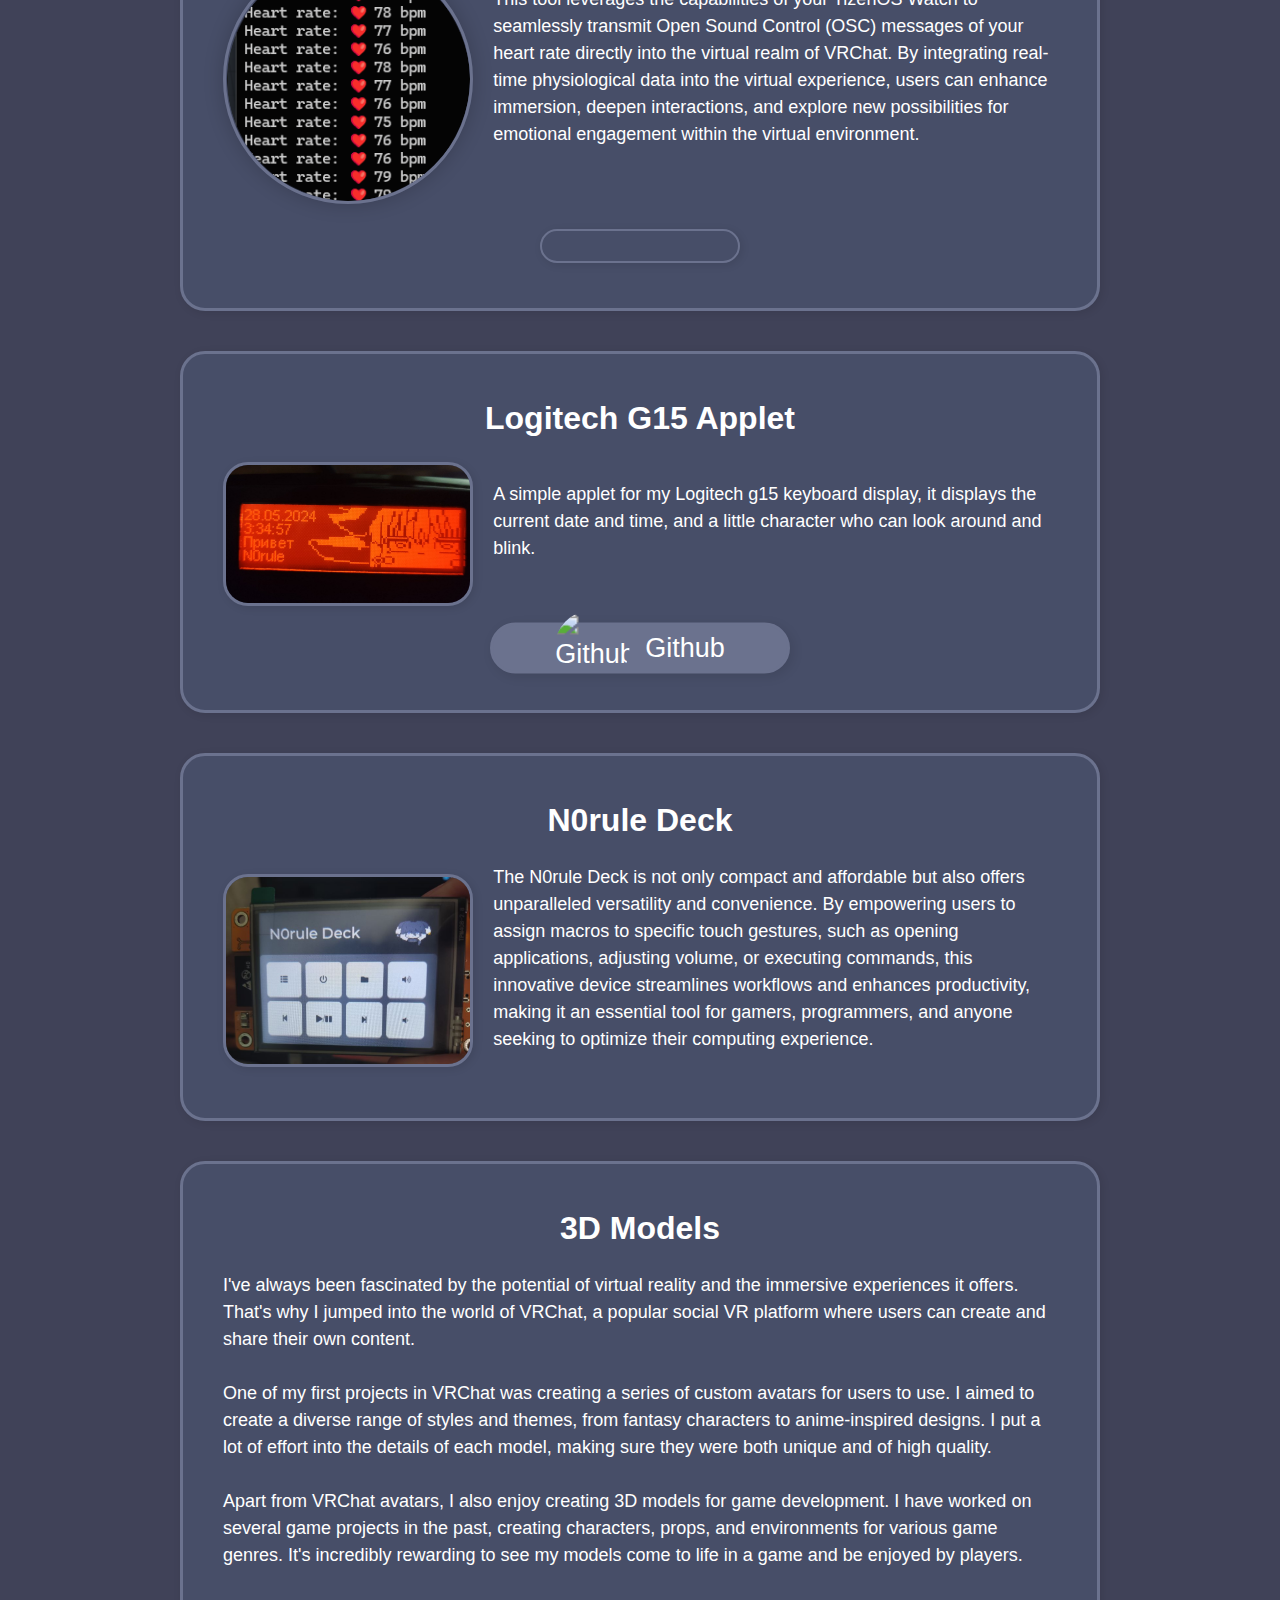
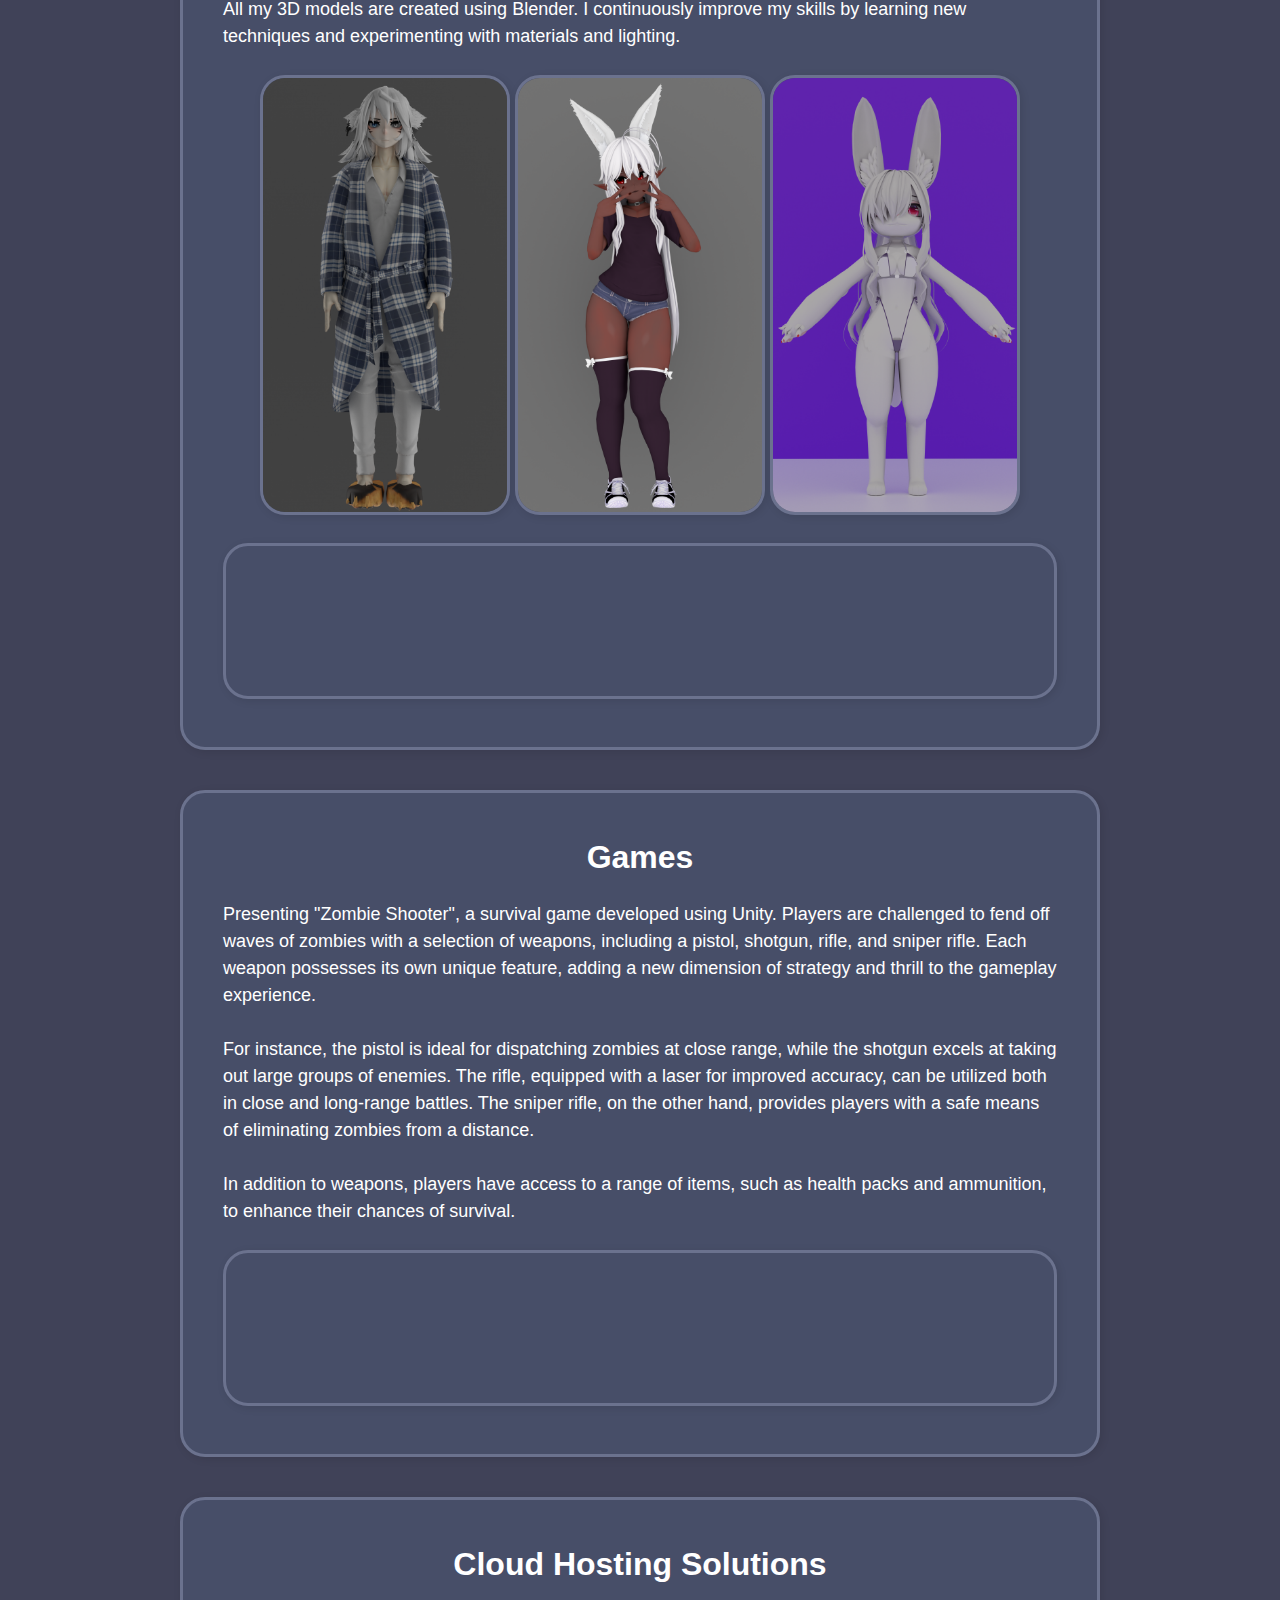
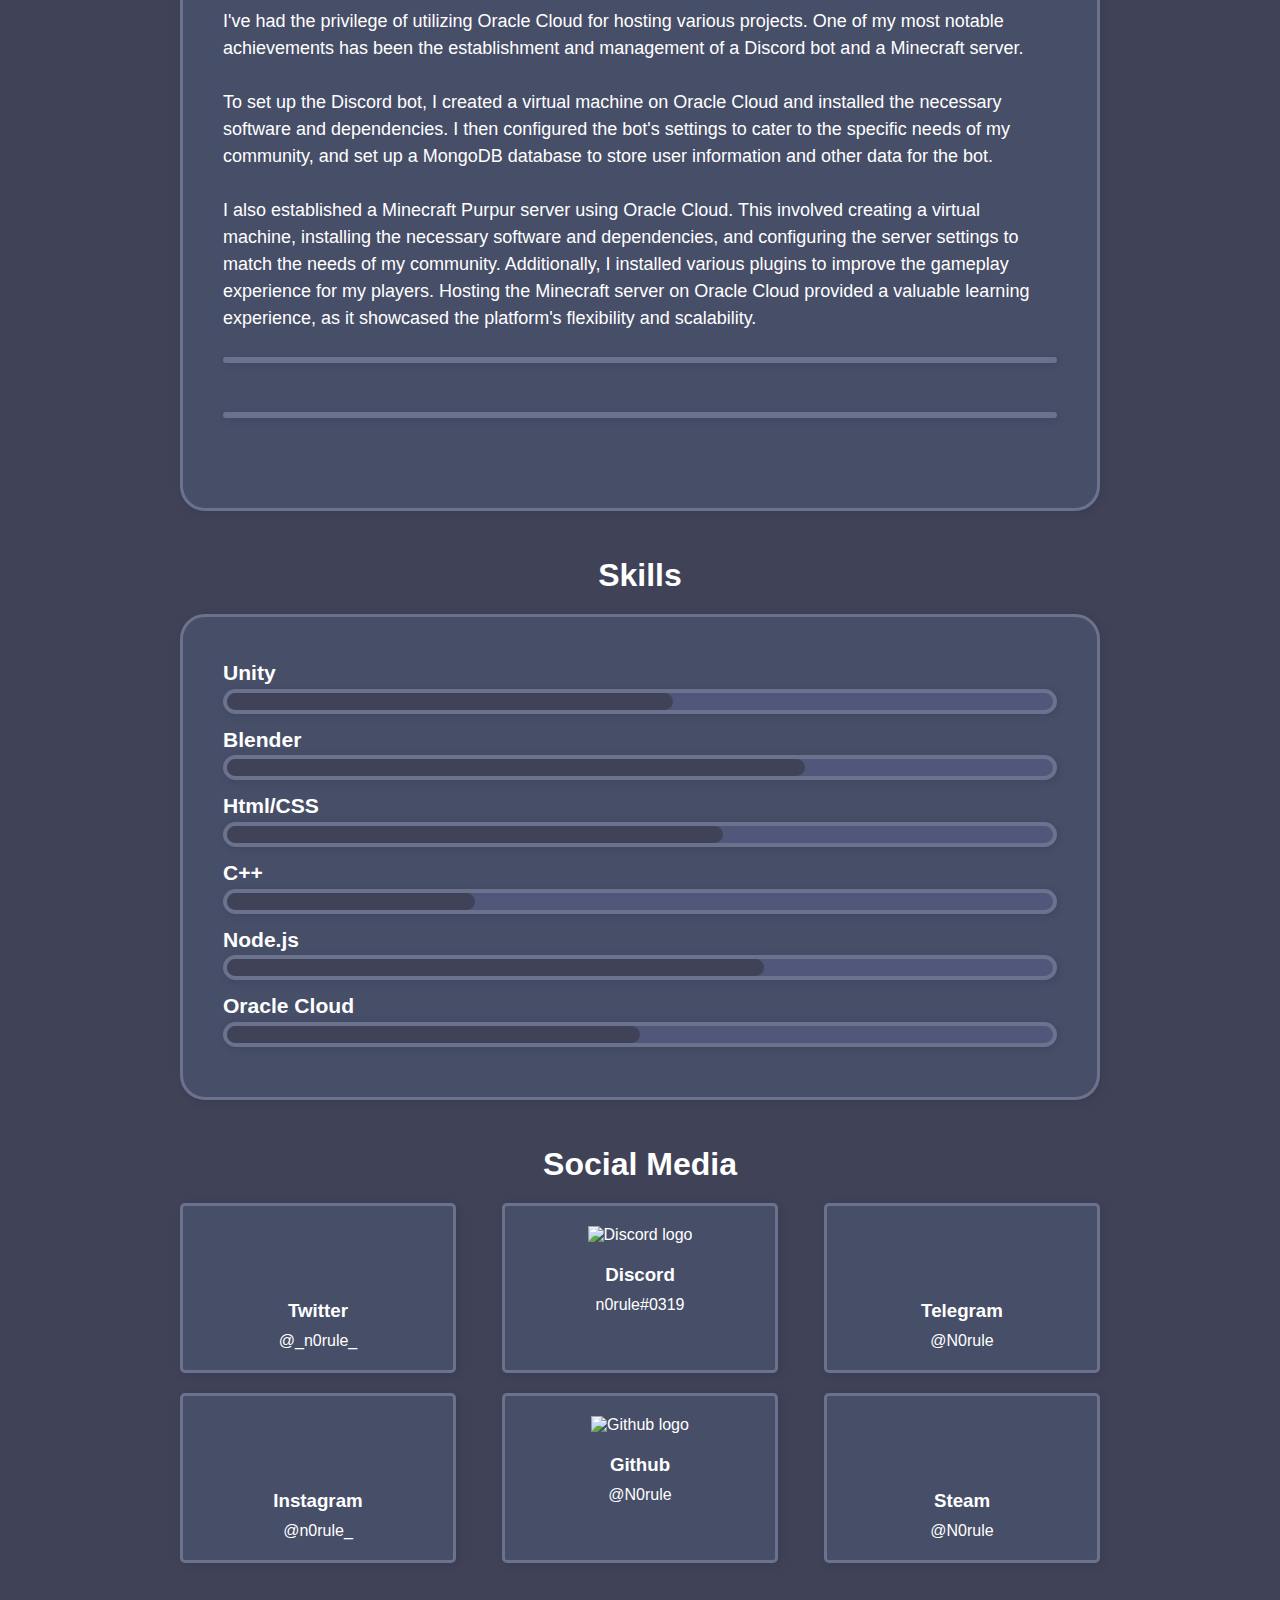
==== commit 430ddc15: "Styling" ====
--- a/index.html
+++ b/index.html
@@ -1,5 +1,6 @@
 <!DOCTYPE html>
 <html lang="en">
+
 <head>
   <title>N0rule Weebpage🫠</title>
   <!-- Favicon -->
@@ -103,9 +104,9 @@
                 can effortlessly manage your server with commands like kick, ban, and mute. You can also play your
                 favorite songs and create custom playlists with the built-in music player. Additionally, Emi has an
                 economy system that lets you earn coins, and offers commands like Reaction, Covid, and Pokemon.</p>
-              </div>
-              <div class="download-buttons">
-                <div class="download-button">
+            </div>
+            <div class="download-buttons">
+              <div class="download-button">
                 <a href="https://github.com/N0rule/emi-discord-bot">
                   <img src="https://cdn-icons-png.flaticon.com/512/2111/2111432.png" alt="Github logo" loading="lazy">
                   Github
@@ -129,8 +130,8 @@
                 integrating real-time physiological data into the virtual experience, users can enhance immersion,
                 deepen
                 interactions, and explore new possibilities for emotional engagement within the virtual environment.</p>
-              </div>
-              <div class="download-buttons">
+            </div>
+            <div class="download-buttons">
               <div class="download-button">
                 <a href="https://github.com/N0rule/vrc-osc-tizenos-hrm">
                   <img src="https://cdn-icons-png.flaticon.com/512/2111/2111432.png" alt="Github logo" loading="lazy">
@@ -145,8 +146,8 @@
               <img id="projects_img" src="/images/NanachiApplet.png" alt="Logi g15 NanachiApplet" loading="lazy">
               <p>A simple applet for my Logitech g15 keyboard display, it displays the current date and time, and a
                 little character who can look around and blink.</p>
-              </div>
-              <div class="download-buttons">
+            </div>
+            <div class="download-buttons">
               <div class="download-button">
                 <a href="https://github.com/N0rule/NanachiApplet">
                   <img src="https://cdn-icons-png.flaticon.com/512/2111/2111432.png" alt="Github logo" loading="lazy">
@@ -187,7 +188,8 @@
           <img src="/images/render2.png" alt="3D Model 2" loading="lazy">
           <img src="/images/render3.png" alt="3D Model 3" loading="lazy">
           <div style="margin-top: 20px;">
-            <video src="/video/Baphy_animation.mp4" autoplay loop muted playsinline alt="3D Model Animation" loading="lazy">
+            <video src="/video/Baphy_animation.mp4" autoplay loop muted playsinline alt="3D Model Animation"
+              loading="lazy">
           </div>
           <!-- <canvas id="model-viewer"></canvas> В Процессе.. -->
         </div>
--- a/style.css
+++ b/style.css
@@ -1,11 +1,10 @@
 :root {
   --dark-bg: #404258;
-  --dark-fill: #474E68;
-  --dark-1:#50577A;
-  --dark-border: #6B728E;
-  --dark-hover: #6B728E;
+  --dark-fill: #474e68;
+  --dark-1: #50577a;
+  --dark-border: #6b728e;
+  --dark-hover: #6b728e;
   --dark-text: #fff;
-
 
   /* ALTERNATIVE LIGHT THEME */
   /* --light-bg: #FEFCF3;
@@ -16,12 +15,11 @@
   /* --light-1:F5EBE0 */
   /* ---------------------- */
 
-
-  --light-bg: #7286D3;
-  --light-fill: #8EA7E9;
-  --light-1:#E5E0FF;
-  --light-border: #FFF2F2;
-  --light-hover: #FFF2F2;
+  --light-bg: #7286d3;
+  --light-fill: #8ea7e9;
+  --light-1: #e5e0ff;
+  --light-border: #fff2f2;
+  --light-hover: #fff2f2;
   --light-text: #000;
 
   --progress-bar: aqua;
@@ -104,14 +102,12 @@
   color: var(--dark-text);
   background-color: var(--dark-fill);
   border: 3px solid var(--dark-border);
-
 }
 
 .light .top {
   color: var(--light-text);
   background-color: var(--light-fill);
   border: 3px solid var(--light-border);
-
 }
 
 .dark .top::before {
@@ -185,8 +181,6 @@
   color: var(--light-text);
 }
 
-
-
 .dark .projcard img {
   border: 3px solid var(--dark-border);
 }
@@ -217,7 +211,6 @@
 .light #model-viewer {
   border: 3px solid var(--light-border);
 }
-
 
 /* SKILLS */
 
@@ -249,7 +242,6 @@
   background-color: var(--light-bg);
 }
 
-
 /* Social Media Card colors */
 .dark .mcard {
   background-color: var(--dark-fill);
@@ -280,24 +272,20 @@
 /* theme colors end */
 
 /* GLOBAL */
-
-
 
 * {
   box-sizing: border-box;
   margin: 0;
   padding: 0;
   scroll-behavior: smooth;
-
 }
 
 body {
-  font-family: 'Open Sans', sans-serif;
+  font-family: "Open Sans", sans-serif;
   display: grid;
   grid-template-columns: auto 0px;
-  transition: color 1s,background-color 1s;
-}
-
+  transition: color 1s, background-color 1s;
+}
 
 .container {
   max-width: 960px;
@@ -316,8 +304,9 @@
   transition: transform 0.5s;
 }
 
-#theme-button:hover{
+#theme-button:hover {
   transform: scale(1.2);
+  
 }
 
 #theme-button img {
@@ -330,13 +319,12 @@
 
 /* PROFILE PICTURE */
 
-
 #profile-picture {
   border-radius: 50%;
   width: 200px;
   height: 200px;
   box-shadow: 0 0 20px rgba(0, 0, 0, 0.2);
-  transition: transform 0.5s,background-color 1s,border 1s;
+  transition: transform 0.5s, background-color 1s, border 1s;
   margin-bottom: -10px;
 }
 
@@ -353,17 +341,16 @@
 .pphidden-text {
   font-size: 30px;
   opacity: 0;
-  transition: opacity .25s;
+  transition: opacity 0.25s;
   margin-bottom: 20px;
 }
 
-#profile-picture:hover+.pphidden-text {
+#profile-picture:hover + .pphidden-text {
   opacity: 1;
   animation: slide-text 1s;
 }
 
 /* NAVIGATION BAR */
-
 
 nav {
   margin: auto 15%;
@@ -373,9 +360,8 @@
   padding: 15px;
   display: flex;
   justify-content: center;
-  transition: background-color 1s,border 1s;
-}
-
+  transition: background-color 1s, border 1s;
+}
 
 nav ul {
   list-style: none;
@@ -401,8 +387,7 @@
   display: grid;
   grid-template-columns: repeat(auto-fit, minmax(100px, 1hr));
   white-space: nowrap;
-  transition: background-color 0.5s,font-size 0.5s,color 1s;
-  
+  transition: background-color 0.5s, font-size 0.5s, color 1s;
 }
 
 nav a:hover {
@@ -428,14 +413,12 @@
   }
 }
 
-
-
 /* ABOUT ME */
 
 section {
   margin-top: 5%;
   margin-bottom: 5%;
-  transition: background-color 1s,border 1s;
+  transition: background-color 1s, border 1s;
 }
 
 section#about-me {
@@ -449,7 +432,6 @@
 
 /* PROJECTS */
 
-
 section#projects,
 section#skills {
   text-align: center;
@@ -468,7 +450,6 @@
 .projcard p {
   margin-bottom: 25px;
   text-align: left;
-
 }
 
 .projcard_сontainer {
@@ -492,8 +473,6 @@
   min-width: 200px;
 }
 
-
-
 #emi_bot {
   border-radius: 50%;
   box-shadow: 0 0 20px rgba(0, 0, 0, 0.2);
@@ -503,11 +482,11 @@
   width: 30%;
   border-radius: 25px;
   box-shadow: 2px 2px 8px rgba(0, 0, 0, 0.1);
-  transition: background-color 1s,border 1s,transform 0.5s;
-    
-}
-
-.projcard img:hover,video:hover {
+  transition: background-color 1s, border 1s, transform 0.5s;
+}
+
+.projcard img:hover,
+video:hover {
   transform: scale(1.7);
   z-index: 1;
 }
@@ -554,21 +533,24 @@
   justify-content: center;
   width: 100%;
   height: 100%;
-}
-
-.download-button:hover{
-   z-index: 1;
+  position: absolute; /* Add this */
+  top: 0; /* Add this */
+  left: 0; /* Add this */
+  z-index: 1; /* Add this */
+}
+
+.download-button:hover {
+  z-index: 1;
   transform: scale(1.5);
 }
 
-.download-button img:hover{
+.download-button img:hover {
   transform: scale(1);
 }
 
 .projcard#hosting img {
   width: 100%;
   margin-bottom: 5%;
-
 }
 
 @media (max-width: 768px) {
@@ -579,11 +561,7 @@
   .projcard_сontainer img {
     min-width: 45%;
   }
-
-
-}
-
-
+}
 
 .projcard video {
   width: 100%;
@@ -591,7 +569,6 @@
   box-shadow: 2px 2px 8px rgba(0, 0, 0, 0.1);
   transition: transform 0.5s;
 }
-
 
 #model-viewer {
   height: 1px;
@@ -600,11 +577,10 @@
   left: 100px;
   box-shadow: 2px 2px 8px rgba(0, 0, 0, 0.1);
   display: block;
-  transition: background-color 1s,border 1s;
+  transition: background-color 1s, border 1s;
 }
 
 /* SKILLS */
-
 
 .skill {
   margin-bottom: 10px;
@@ -621,8 +597,7 @@
   border-radius: 25px;
   box-shadow: 2px 2px 8px rgba(0, 0, 0, 0.1);
   padding: 40px;
-  transition: background-color 1s,border 1s;
-
+  transition: background-color 1s, border 1s;
 }
 
 .progress-bar-back {
@@ -631,7 +606,7 @@
   position: relative;
   border-radius: 25px;
   box-shadow: 2px 2px 8px rgba(0, 0, 0, 0.1);
-  transition: background-color 1s,border 1s;
+  transition: background-color 1s, border 1s;
 }
 
 .progress-bar-front {
@@ -640,11 +615,10 @@
   position: absolute;
   top: 0;
   left: 0;
-  transition: background-color 1s,border 1s;
+  transition: background-color 1s, border 1s;
 }
 
 /* SOCIAL MEDIA */
-
 
 section#social-media {
   text-align: center;
@@ -664,7 +638,6 @@
   display: flex;
   flex-wrap: wrap;
   justify-content: space-between;
-  
 }
 
 .mcard {
@@ -674,7 +647,7 @@
   text-align: center;
   padding: 20px;
   margin-bottom: 20px;
-  transition: background-color 1s,border 1s,scale 1s;
+  transition: background-color 1s, border 1s, scale 1s;
 }
 
 .mcard img {
@@ -690,7 +663,6 @@
 
 .mcard h3 {
   margin: 0 0 10px 0;
-  
 }
 
 .mcard a {
@@ -700,7 +672,6 @@
 }
 
 /* TOP BUTTON */
-
 
 .container-top {
   display: flex;
@@ -708,11 +679,13 @@
   width: 60px;
   justify-self: end;
   justify-content: flex-end;
-  -webkit-mask: linear-gradient(#0000 calc(100vh + var(--offset)), #000 calc(100vh + var(--offset) + var(--fade)));
+  -webkit-mask: linear-gradient(
+    #0000 calc(100vh + var(--offset)),
+    #000 calc(100vh + var(--offset) + var(--fade))
+  );
 }
 
 .top {
-
   position: sticky;
   bottom: 20px;
   margin-right: 10px;
@@ -729,4 +702,4 @@
   transform: translateY(20%) rotate(-45deg);
   border-top: 5px solid #fff;
   border-right: 5px solid #fff;
-}+}
